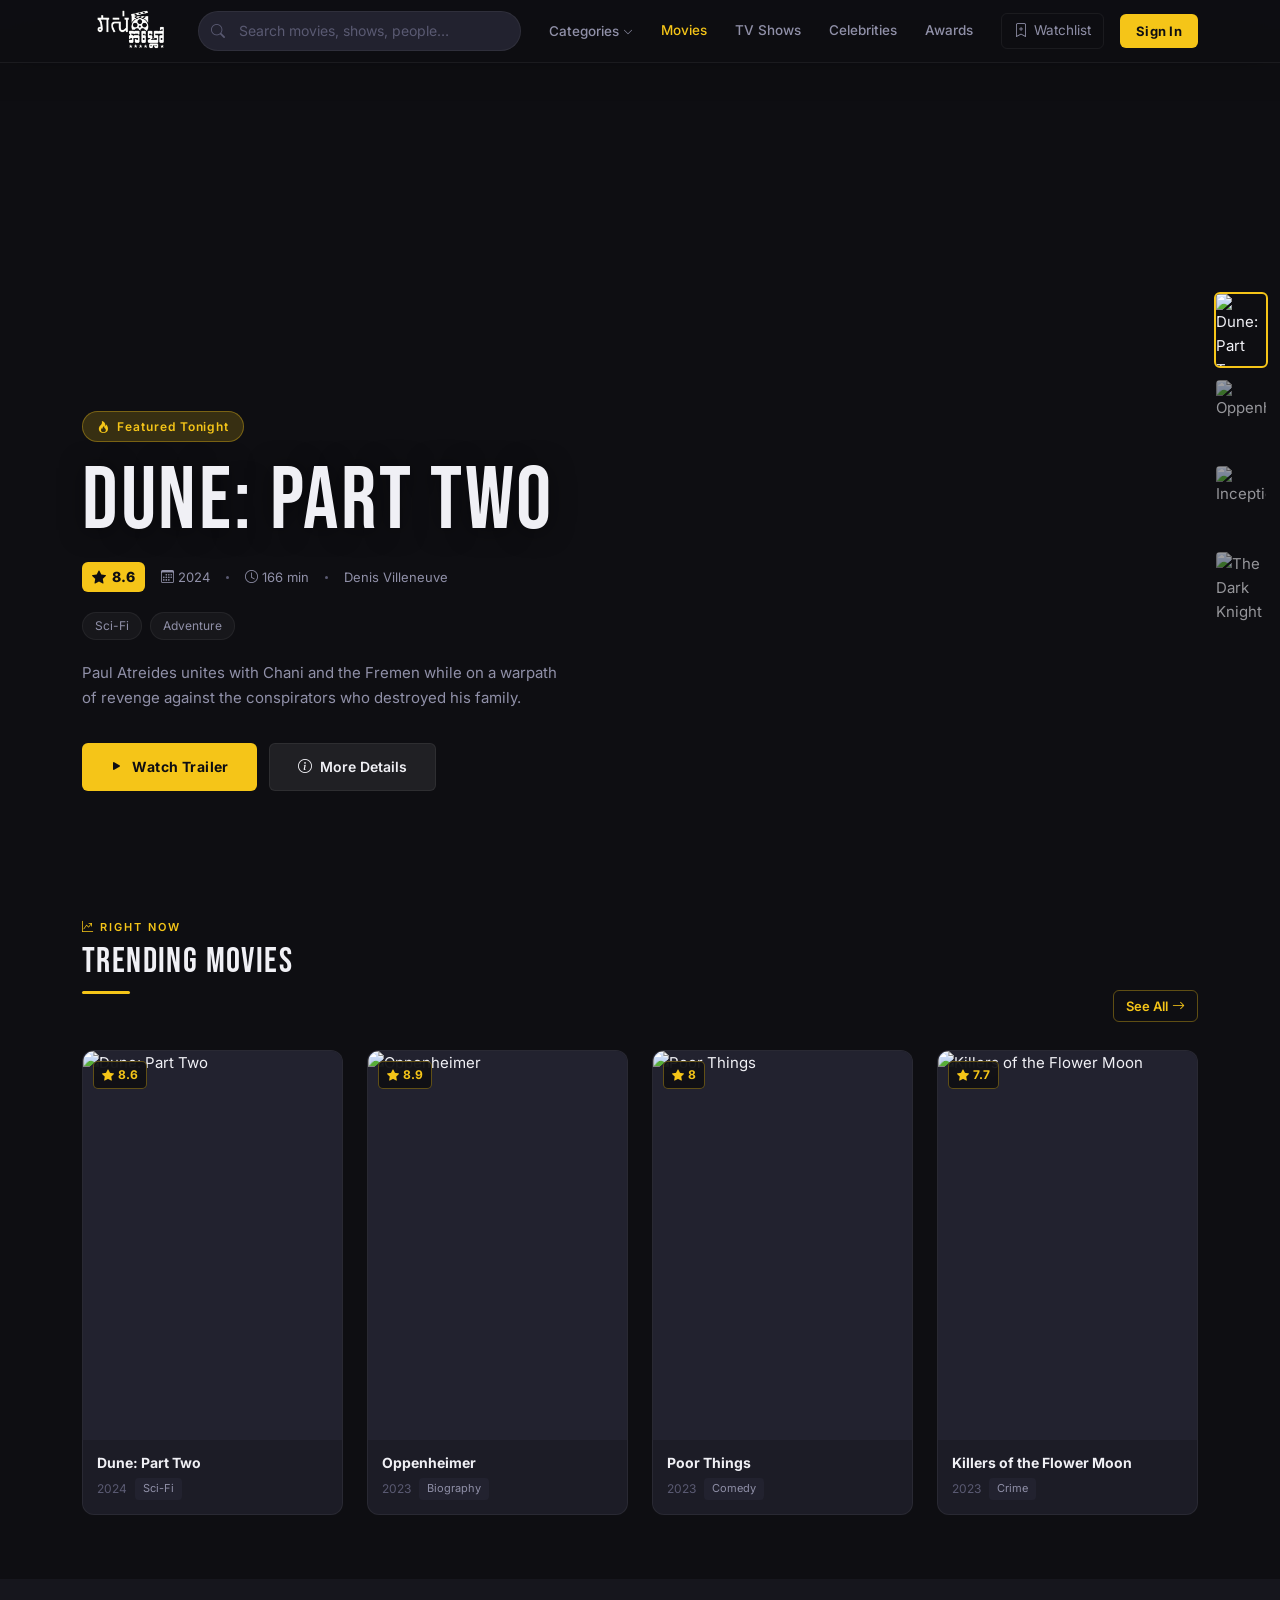
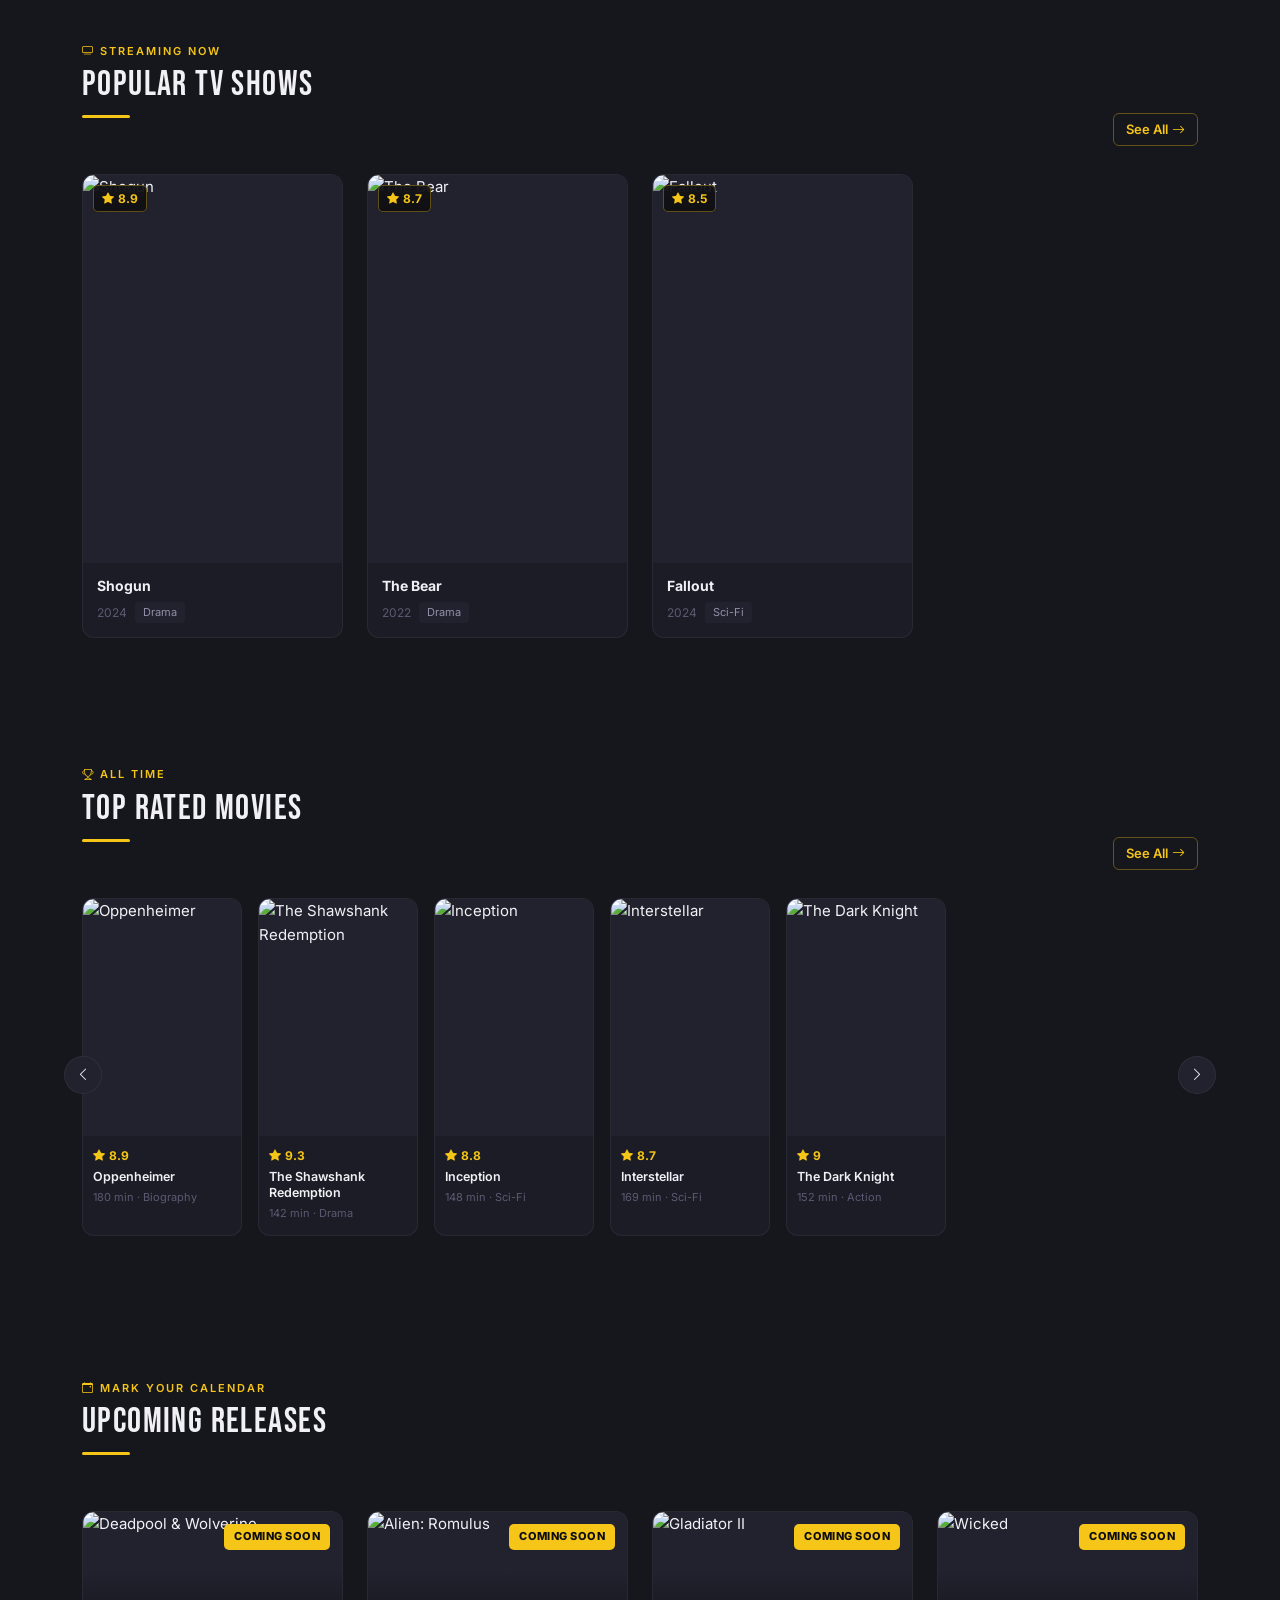
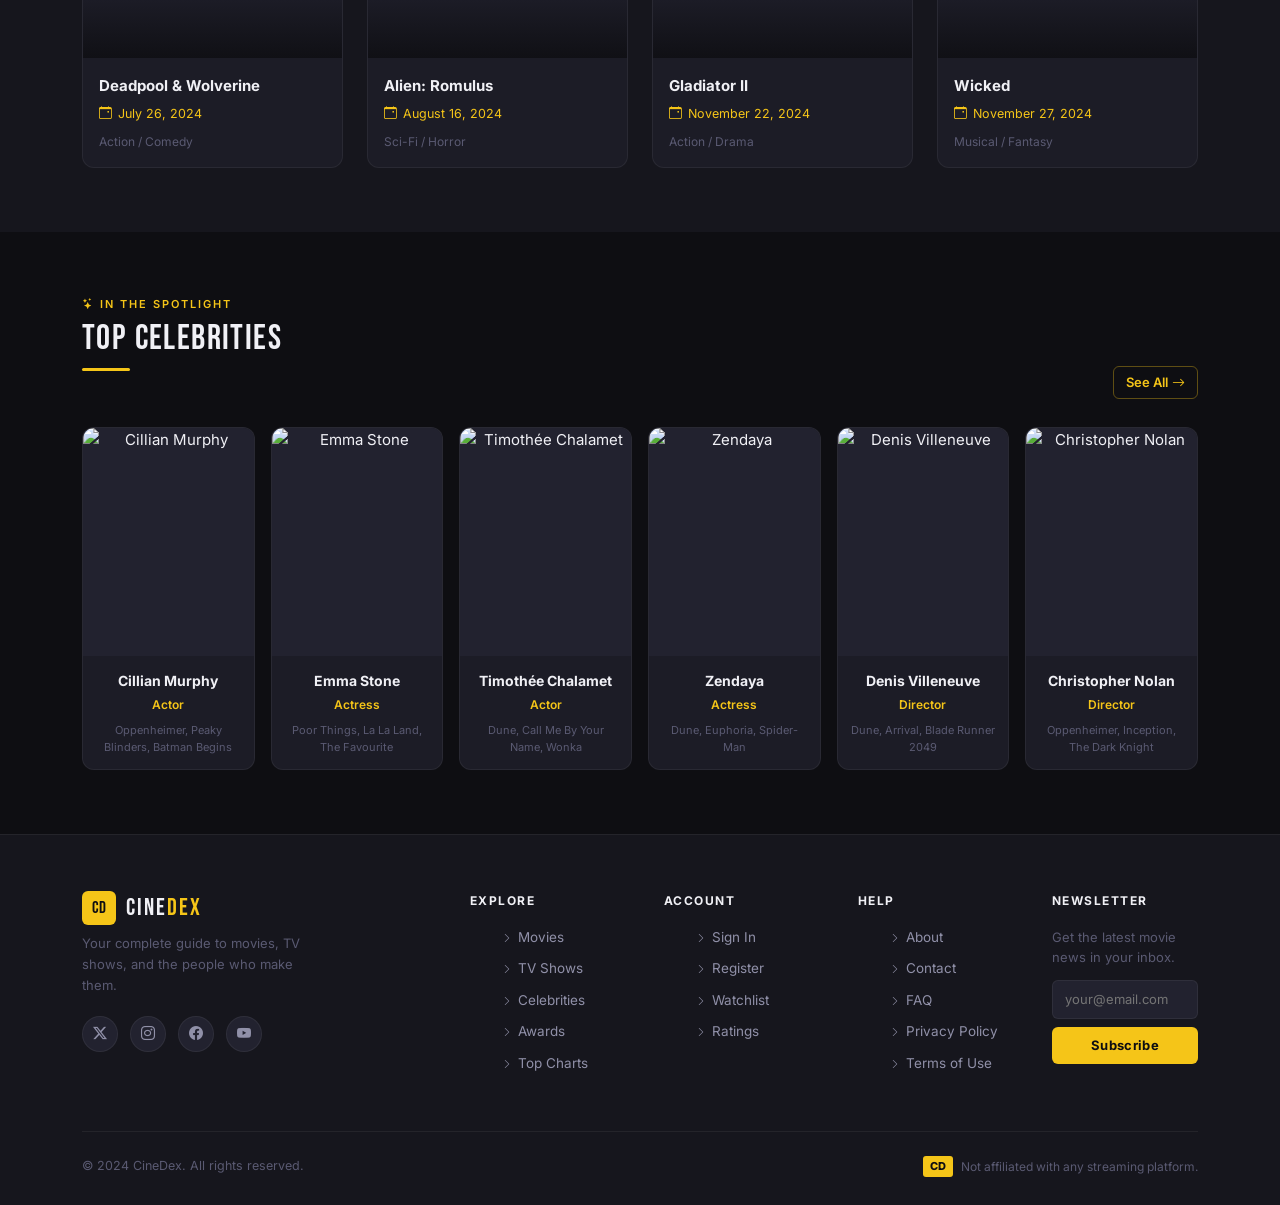
==== index.html @ daff3425 "Add files via upload" ====
<!DOCTYPE html>
<html lang="en">
<head>
  <meta charset="UTF-8" />
  <meta name="viewport" content="width=device-width, initial-scale=1.0" />
  <title>CineDex — Your Movie Universe</title>
  <meta name="description" content="CineDex: Discover movies, TV shows, ratings, and celebrities." />

  <!-- Bootstrap 5 -->
  <link rel="stylesheet" href="https://cdn.jsdelivr.net/npm/bootstrap@5.3.2/dist/css/bootstrap.min.css" />
  <!-- Bootstrap Icons -->
  <link rel="stylesheet" href="https://cdn.jsdelivr.net/npm/bootstrap-icons@1.11.3/font/bootstrap-icons.min.css" />
  <!-- Google Fonts -->
  <link rel="preconnect" href="https://fonts.googleapis.com" />
  <link rel="preconnect" href="https://fonts.gstatic.com" crossorigin />
  <link href="https://fonts.googleapis.com/css2?family=Bebas+Neue&family=Inter:wght@400;500;600;700;800&display=swap" rel="stylesheet" />
  <!-- Custom CSS -->
  <link rel="stylesheet" href="style.css" />
</head>
<body>

<!-- ══════════════════════════════════════════════
     PAGE LOADER
══════════════════════════════════════════════ -->
<div id="pageLoader" class="page-loader">
  <div class="loader-spinner"></div>
</div>

<!-- ══════════════════════════════════════════════
     NAVIGATION
══════════════════════════════════════════════ -->
<nav class="cinedex-nav" role="navigation" aria-label="Main navigation">
  <div class="container">
    <div class="nav-inner">

      <!-- Logo -->
      <a href="index.html" class="cinedex-logo" aria-label="CineDex Home">
        <img src="logo.jpeg" alt="" width="100">
      </a>

      <!-- Search -->
      <div class="nav-search" role="search">
        <i class="bi bi-search nav-search-icon" aria-hidden="true"></i>
        <input
          type="search"
          id="searchInput"
          placeholder="Search movies, shows, people…"
          autocomplete="off"
          aria-label="Search movies and shows"
        />
        <div id="searchDropdown" class="search-results-dropdown" role="listbox"></div>
      </div>

      <!-- Desktop Nav Links -->
      <div class="nav-links" role="menubar">

        <!-- Categories dropdown -->
        <div class="nav-dropdown" role="menuitem">
          <span class="nav-link-item">Categories <i class="bi bi-chevron-down" style="font-size:10px"></i></span>
          <div class="nav-dropdown-menu">
            <a href="#">Action</a>
            <a href="#">Drama</a>
            <a href="#">Sci-Fi</a>
            <a href="#">Comedy</a>
            <a href="#">Horror</a>
            <a href="#">Thriller</a>
            <a href="#">Animation</a>
          </div>
        </div>

        <span class="nav-link-item active">Movies</span>
        <span class="nav-link-item">TV Shows</span>
        <span class="nav-link-item">Celebrities</span>
        <span class="nav-link-item">Awards</span>
      </div>

      <!-- Watchlist -->
      <button class="nav-watchlist" data-watchlist aria-label="My Watchlist">
        <i class="bi bi-bookmark-plus"></i> Watchlist
      </button>

      <!-- Sign In -->
      <button class="btn-signin">Sign In</button>

      <!-- Hamburger (mobile) -->
      <button class="nav-hamburger" id="navHamburger" aria-label="Open menu" aria-expanded="false">
        <i class="bi bi-list"></i>
      </button>

    </div>
  </div>
</nav>

<!-- Mobile Drawer -->
<div class="mobile-nav-drawer" id="mobileDrawer" role="dialog" aria-label="Mobile navigation">
  <a href="#">Movies</a>
  <a href="#">TV Shows</a>
  <a href="#">Celebrities</a>
  <a href="#">Awards</a>
  <a href="#">Watchlist</a>
  <a href="#">Sign In</a>
</div>

<!-- ══════════════════════════════════════════════
     HERO SECTION
══════════════════════════════════════════════ -->
<section class="hero-section" aria-label="Featured movie">

  <!-- Background image (set by JS) -->
  <div class="hero-bg" id="heroBg"></div>

  <!-- Thumbnail sidebar -->
  <div class="hero-thumbs" id="heroThumbs" aria-label="Featured movie selector"></div>

  <div class="container position-relative" style="z-index:2">
    <div class="hero-content">
      <div class="hero-badge">
        <i class="bi bi-fire"></i> Featured Tonight
      </div>
      <h1 class="hero-title" id="heroTitle">Loading…</h1>
      <div class="hero-meta" id="heroMeta"></div>
      <div class="hero-genres" id="heroGenres"></div>
      <p class="hero-description" id="heroDesc"></p>
      <div class="hero-actions">
        <button class="btn-primary-cta" id="heroWatchBtn">
          <i class="bi bi-play-fill"></i> Watch Trailer
        </button>
        <button class="btn-secondary-cta" id="heroDetailBtn">
          <i class="bi bi-info-circle"></i> More Details
        </button>
      </div>
    </div>
  </div>
</section>

<!-- ══════════════════════════════════════════════
     TRENDING MOVIES
══════════════════════════════════════════════ -->
<section class="section-gap" aria-labelledby="trendingHeading">
  <div class="container">
    <div class="section-header">
      <div>
        <p class="section-label"><i class="bi bi-graph-up-arrow"></i> Right Now</p>
        <h2 class="section-title" id="trendingHeading">Trending Movies</h2>
        <div class="divider-line"></div>
      </div>
      <a href="#" class="see-all-link">See All <i class="bi bi-arrow-right"></i></a>
    </div>
    <div class="row g-3 g-md-4" id="trendingGrid">
      <!-- Skeleton placeholders while JS loads -->
      <div class="col-6 col-sm-4 col-lg-3"><div class="skeleton" style="aspect-ratio:2/3;border-radius:12px"></div></div>
      <div class="col-6 col-sm-4 col-lg-3"><div class="skeleton" style="aspect-ratio:2/3;border-radius:12px"></div></div>
      <div class="col-6 col-sm-4 col-lg-3 d-none d-sm-block"><div class="skeleton" style="aspect-ratio:2/3;border-radius:12px"></div></div>
      <div class="col-6 col-sm-4 col-lg-3 d-none d-lg-block"><div class="skeleton" style="aspect-ratio:2/3;border-radius:12px"></div></div>
    </div>
  </div>
</section>

<!-- ══════════════════════════════════════════════
     POPULAR TV SHOWS
══════════════════════════════════════════════ -->
<section class="section-gap" style="background:var(--bg-secondary)" aria-labelledby="tvHeading">
  <div class="container">
    <div class="section-header">
      <div>
        <p class="section-label"><i class="bi bi-tv"></i> Streaming Now</p>
        <h2 class="section-title" id="tvHeading">Popular TV Shows</h2>
        <div class="divider-line"></div>
      </div>
      <a href="#" class="see-all-link">See All <i class="bi bi-arrow-right"></i></a>
    </div>
    <div class="row g-3 g-md-4" id="tvGrid">
      <div class="col-6 col-sm-4 col-lg-3"><div class="skeleton" style="aspect-ratio:2/3;border-radius:12px"></div></div>
      <div class="col-6 col-sm-4 col-lg-3"><div class="skeleton" style="aspect-ratio:2/3;border-radius:12px"></div></div>
      <div class="col-6 col-sm-4 col-lg-3 d-none d-sm-block"><div class="skeleton" style="aspect-ratio:2/3;border-radius:12px"></div></div>
      <div class="col-6 col-sm-4 col-lg-3 d-none d-lg-block"><div class="skeleton" style="aspect-ratio:2/3;border-radius:12px"></div></div>
    </div>
  </div>
</section>

<!-- ══════════════════════════════════════════════
     TOP RATED — HORIZONTAL SCROLL
══════════════════════════════════════════════ -->
<section class="section-gap top-rated-section" aria-labelledby="topRatedHeading">
  <div class="container">
    <div class="section-header">
      <div>
        <p class="section-label"><i class="bi bi-trophy"></i> All Time</p>
        <h2 class="section-title" id="topRatedHeading">Top Rated Movies</h2>
        <div class="divider-line"></div>
      </div>
      <a href="#" class="see-all-link">See All <i class="bi bi-arrow-right"></i></a>
    </div>

    <div class="scroll-strip-wrapper">
      <button class="scroll-strip-arrow left" aria-label="Scroll left"><i class="bi bi-chevron-left"></i></button>
      <div class="scroll-strip" id="topRatedStrip" role="list"></div>
      <button class="scroll-strip-arrow right" aria-label="Scroll right"><i class="bi bi-chevron-right"></i></button>
    </div>
  </div>
</section>

<!-- ══════════════════════════════════════════════
     UPCOMING RELEASES
══════════════════════════════════════════════ -->
<section class="section-gap" style="background:var(--bg-secondary)" aria-labelledby="upcomingHeading">
  <div class="container">
    <div class="section-header">
      <div>
        <p class="section-label"><i class="bi bi-calendar-event"></i> Mark Your Calendar</p>
        <h2 class="section-title" id="upcomingHeading">Upcoming Releases</h2>
        <div class="divider-line"></div>
      </div>
    </div>
    <div class="row g-3 g-md-4" id="upcomingGrid"></div>
  </div>
</section>

<!-- ══════════════════════════════════════════════
     CELEBRITY SPOTLIGHT
══════════════════════════════════════════════ -->
<section class="section-gap" aria-labelledby="celebHeading">
  <div class="container">
    <div class="section-header">
      <div>
        <p class="section-label"><i class="bi bi-stars"></i> In the Spotlight</p>
        <h2 class="section-title" id="celebHeading">Top Celebrities</h2>
        <div class="divider-line"></div>
      </div>
      <a href="#" class="see-all-link">See All <i class="bi bi-arrow-right"></i></a>
    </div>
    <div class="row g-3" id="celebGrid"></div>
  </div>
</section>

<!-- ══════════════════════════════════════════════
     FOOTER
══════════════════════════════════════════════ -->
<footer class="site-footer" role="contentinfo">
  <div class="container">
    <div class="row g-5">

      <!-- Brand column -->
      <div class="col-12 col-md-4">
        <div class="footer-logo-block">
          <a href="index.html" class="cinedex-logo">
            <div class="logo-mark">CD</div>
            <span class="logo-text">CINE<span>DEX</span></span>
          </a>
          <p class="footer-tagline">Your complete guide to movies, TV shows, and the people who make them.</p>
        </div>
        <div class="footer-social">
          <a href="#" class="footer-social-icon" aria-label="Twitter"><i class="bi bi-twitter-x"></i></a>
          <a href="#" class="footer-social-icon" aria-label="Instagram"><i class="bi bi-instagram"></i></a>
          <a href="#" class="footer-social-icon" aria-label="Facebook"><i class="bi bi-facebook"></i></a>
          <a href="#" class="footer-social-icon" aria-label="YouTube"><i class="bi bi-youtube"></i></a>
        </div>
      </div>

      <!-- Explore -->
      <div class="col-6 col-md-2">
        <div class="footer-col-title">Explore</div>
        <ul class="footer-links">
          <li><a href="#"><i class="bi bi-chevron-right" style="font-size:10px"></i> Movies</a></li>
          <li><a href="#"><i class="bi bi-chevron-right" style="font-size:10px"></i> TV Shows</a></li>
          <li><a href="#"><i class="bi bi-chevron-right" style="font-size:10px"></i> Celebrities</a></li>
          <li><a href="#"><i class="bi bi-chevron-right" style="font-size:10px"></i> Awards</a></li>
          <li><a href="#"><i class="bi bi-chevron-right" style="font-size:10px"></i> Top Charts</a></li>
        </ul>
      </div>

      <!-- Account -->
      <div class="col-6 col-md-2">
        <div class="footer-col-title">Account</div>
        <ul class="footer-links">
          <li><a href="#"><i class="bi bi-chevron-right" style="font-size:10px"></i> Sign In</a></li>
          <li><a href="#"><i class="bi bi-chevron-right" style="font-size:10px"></i> Register</a></li>
          <li><a href="#"><i class="bi bi-chevron-right" style="font-size:10px"></i> Watchlist</a></li>
          <li><a href="#"><i class="bi bi-chevron-right" style="font-size:10px"></i> Ratings</a></li>
        </ul>
      </div>

      <!-- Help -->
      <div class="col-6 col-md-2">
        <div class="footer-col-title">Help</div>
        <ul class="footer-links">
          <li><a href="#"><i class="bi bi-chevron-right" style="font-size:10px"></i> About</a></li>
          <li><a href="#"><i class="bi bi-chevron-right" style="font-size:10px"></i> Contact</a></li>
          <li><a href="#"><i class="bi bi-chevron-right" style="font-size:10px"></i> FAQ</a></li>
          <li><a href="#"><i class="bi bi-chevron-right" style="font-size:10px"></i> Privacy Policy</a></li>
          <li><a href="#"><i class="bi bi-chevron-right" style="font-size:10px"></i> Terms of Use</a></li>
        </ul>
      </div>

      <!-- Newsletter -->
      <div class="col-6 col-md-2">
        <div class="footer-col-title">Newsletter</div>
        <p style="font-size:13px;color:var(--text-muted);margin-bottom:12px">Get the latest movie news in your inbox.</p>
        <div style="display:flex;flex-direction:column;gap:8px">
          <input type="email" placeholder="your@email.com" style="background:var(--bg-elevated);border:1px solid var(--border-subtle);border-radius:6px;padding:8px 12px;color:var(--text-primary);font-size:13px;outline:none;width:100%" aria-label="Email for newsletter" />
          <button class="btn-primary-cta" style="padding:8px 14px;font-size:13px;justify-content:center">Subscribe</button>
        </div>
      </div>

    </div>

    <!-- Bottom bar -->
    <div class="footer-bottom">
      <span class="footer-bottom-text">© 2024 CineDex. All rights reserved.</span>
      <div class="footer-rating-badge">
        <span class="footer-rating-mark">CD</span>
        <span>Not affiliated with any streaming platform.</span>
      </div>
    </div>
  </div>
</footer>

<!-- ══════════════════════════════════════════════
     SCROLL TO TOP
══════════════════════════════════════════════ -->
<button id="scrollTopBtn" aria-label="Scroll to top">
  <i class="bi bi-chevron-up"></i>
</button>

<!-- ══════════════════════════════════════════════
     TOAST NOTIFICATION
══════════════════════════════════════════════ -->
<div id="toastNotification" class="toast-custom" role="status" aria-live="polite"></div>

<!-- Bootstrap 5 JS -->
<script src="https://cdn.jsdelivr.net/npm/bootstrap@5.3.2/dist/js/bootstrap.bundle.min.js"></script>
<!-- CineDex Script -->
<script src="script.js"></script>
</body>
</html>
---- style.css ----
/* ============================================================
   CineDex — Movie Database Website
   style.css — Master Stylesheet
   ============================================================ */

/* ── 1. CSS Custom Properties (Design Tokens) ─────────────── */
:root {
  --bg-primary:     #0e0e12;
  --bg-secondary:   #16161d;
  --bg-card:        #1c1c26;
  --bg-elevated:    #22222f;
  --accent:         #f5c518;
  --accent-dim:     #c9a010;
  --accent-glow:    rgba(245, 197, 24, 0.18);
  --text-primary:   #f0f0f5;
  --text-secondary: #9090a8;
  --text-muted:     #5a5a72;
  --border-subtle:  rgba(255,255,255,0.06);
  --border-accent:  rgba(245, 197, 24, 0.35);
  --radius-sm:      6px;
  --radius-md:      12px;
  --radius-lg:      18px;
  --transition:     0.25s cubic-bezier(0.4, 0, 0.2, 1);
  --shadow-card:    0 4px 24px rgba(0,0,0,0.45);
  --shadow-hover:   0 12px 40px rgba(0,0,0,0.65);
  --font-display:   'Bebas Neue', 'Impact', sans-serif;
  --font-body:      'Inter', 'Segoe UI', sans-serif;
}

/* ── 2. Base Reset & Typography ───────────────────────────── */
*, *::before, *::after { box-sizing: border-box; margin: 0; padding: 0; }

html { scroll-behavior: smooth; }

body {
  background-color: var(--bg-primary);
  color: var(--text-primary);
  font-family: var(--font-body);
  font-size: 15px;
  line-height: 1.6;
  -webkit-font-smoothing: antialiased;
}

a { color: inherit; text-decoration: none; transition: color var(--transition); }
a:hover { color: var(--accent); }

img { max-width: 100%; display: block; }

/* ── 3. Scrollbar ─────────────────────────────────────────── */
::-webkit-scrollbar { width: 6px; height: 6px; }
::-webkit-scrollbar-track { background: var(--bg-primary); }
::-webkit-scrollbar-thumb { background: var(--bg-elevated); border-radius: 99px; }
::-webkit-scrollbar-thumb:hover { background: var(--accent-dim); }

/* ── 4. Utility Classes ───────────────────────────────────── */
.text-accent    { color: var(--accent); }
.text-muted-alt { color: var(--text-secondary); }
.bg-card-custom { background: var(--bg-card); }
.section-gap    { padding: 64px 0; }
.section-gap-sm { padding: 40px 0; }

.section-label {
  font-size: 11px;
  letter-spacing: 0.18em;
  text-transform: uppercase;
  color: var(--accent);
  font-weight: 600;
  margin-bottom: 6px;
}

.section-title {
  font-family: var(--font-display);
  font-size: clamp(1.6rem, 3vw, 2.2rem);
  letter-spacing: 0.04em;
  color: var(--text-primary);
  line-height: 1.1;
}

.divider-line {
  width: 48px; height: 3px;
  background: var(--accent);
  border-radius: 2px;
  margin: 10px 0 28px;
}

/* ── 5. Navigation ────────────────────────────────────────── */
.cinedex-nav {
  background: rgba(14, 14, 18, 0.96);
  backdrop-filter: blur(18px);
  -webkit-backdrop-filter: blur(18px);
  border-bottom: 1px solid var(--border-subtle);
  position: sticky;
  top: 0;
  z-index: 1000;
  padding: 0;
}

.nav-inner {
  display: flex;
  align-items: center;
  gap: 16px;
  height: 62px;
}

/* Logo */
.cinedex-logo {
  display: flex;
  align-items: center;
  gap: 10px;
  flex-shrink: 0;
  text-decoration: none;
}

.logo-mark {
  width: 34px; height: 34px;
  background: var(--accent);
  border-radius: var(--radius-sm);
  display: flex; align-items: center; justify-content: center;
  font-family: var(--font-display);
  font-size: 17px;
  color: #0e0e12;
  letter-spacing: 0.02em;
  flex-shrink: 0;
}

.logo-text {
  font-family: var(--font-display);
  font-size: 1.5rem;
  letter-spacing: 0.08em;
  color: var(--text-primary);
  line-height: 1;
}

.logo-text span { color: var(--accent); }

/* Search bar */
.nav-search {
  flex: 1;
  max-width: 380px;
  position: relative;
}

.nav-search input {
  width: 100%;
  background: var(--bg-elevated);
  border: 1px solid var(--border-subtle);
  border-radius: 40px;
  color: var(--text-primary);
  padding: 8px 16px 8px 40px;
  font-size: 14px;
  font-family: var(--font-body);
  transition: border-color var(--transition), box-shadow var(--transition);
  outline: none;
}

.nav-search input::placeholder { color: var(--text-muted); }
.nav-search input:focus {
  border-color: var(--border-accent);
  box-shadow: 0 0 0 3px var(--accent-glow);
}

.nav-search-icon {
  position: absolute;
  left: 13px; top: 50%;
  transform: translateY(-50%);
  color: var(--text-muted);
  font-size: 14px;
  pointer-events: none;
}

/* Search results dropdown */
.search-results-dropdown {
  position: absolute;
  top: calc(100% + 6px);
  left: 0; right: 0;
  background: var(--bg-elevated);
  border: 1px solid var(--border-subtle);
  border-radius: var(--radius-md);
  overflow: hidden;
  box-shadow: var(--shadow-hover);
  z-index: 2000;
  display: none;
  max-height: 420px;
  overflow-y: auto;
}

.search-results-dropdown.show { display: block; }

.search-result-item {
  display: flex;
  align-items: center;
  gap: 12px;
  padding: 10px 14px;
  cursor: pointer;
  transition: background var(--transition);
  border-bottom: 1px solid var(--border-subtle);
}

.search-result-item:last-child { border-bottom: none; }
.search-result-item:hover { background: var(--bg-card); }

.search-result-item img {
  width: 38px; height: 54px;
  object-fit: cover;
  border-radius: 4px;
  flex-shrink: 0;
}

.search-result-info strong { display: block; font-size: 13px; }
.search-result-info span   { font-size: 12px; color: var(--text-secondary); }

/* Nav links */
.nav-links {
  display: flex;
  align-items: center;
  gap: 4px;
  flex-shrink: 0;
}

.nav-link-item {
  padding: 6px 12px;
  border-radius: var(--radius-sm);
  font-size: 13.5px;
  font-weight: 500;
  color: var(--text-secondary);
  transition: color var(--transition), background var(--transition);
  white-space: nowrap;
  cursor: pointer;
}

.nav-link-item:hover { color: var(--text-primary); background: var(--bg-elevated); }
.nav-link-item.active { color: var(--accent); }

/* Nav dropdown */
.nav-dropdown { position: relative; }

.nav-dropdown-menu {
  position: absolute;
  top: calc(100% + 8px);
  left: 0;
  background: var(--bg-elevated);
  border: 1px solid var(--border-subtle);
  border-radius: var(--radius-md);
  min-width: 160px;
  box-shadow: var(--shadow-hover);
  opacity: 0;
  transform: translateY(-8px);
  pointer-events: none;
  transition: opacity var(--transition), transform var(--transition);
  z-index: 500;
}

.nav-dropdown:hover .nav-dropdown-menu {
  opacity: 1; transform: translateY(0); pointer-events: all;
}

.nav-dropdown-menu a {
  display: block;
  padding: 10px 16px;
  font-size: 13px;
  color: var(--text-secondary);
  transition: color var(--transition), background var(--transition);
}

.nav-dropdown-menu a:hover { color: var(--text-primary); background: var(--bg-card); }

/* Watchlist + Sign In */
.nav-watchlist {
  padding: 6px 12px;
  border: 1px solid var(--border-subtle);
  border-radius: var(--radius-sm);
  font-size: 13.5px;
  color: var(--text-secondary);
  cursor: pointer;
  transition: all var(--transition);
  display: flex; align-items: center; gap: 6px;
  white-space: nowrap;
  background: transparent;
}

.nav-watchlist:hover { border-color: var(--border-accent); color: var(--accent); }

.btn-signin {
  padding: 7px 16px;
  background: var(--accent);
  color: #0e0e12;
  border-radius: var(--radius-sm);
  font-size: 13px;
  font-weight: 700;
  cursor: pointer;
  border: none;
  transition: background var(--transition), transform var(--transition);
  white-space: nowrap;
  letter-spacing: 0.02em;
}

.btn-signin:hover { background: var(--accent-dim); transform: translateY(-1px); }

/* Mobile hamburger */
.nav-hamburger {
  display: none;
  background: none; border: none;
  color: var(--text-primary);
  font-size: 20px; cursor: pointer;
  padding: 4px;
  margin-left: auto;
}

/* ── 6. Hero Section ──────────────────────────────────────── */
.hero-section {
  position: relative;
  min-height: 88vh;
  display: flex;
  align-items: flex-end;
  overflow: hidden;
}

.hero-bg {
  position: absolute;
  inset: 0;
  background-size: cover;
  background-position: center 20%;
  transition: background-image 0.8s ease;
}

.hero-bg::after {
  content: '';
  position: absolute;
  inset: 0;
  background: linear-gradient(
    105deg,
    rgba(14,14,18,0.97) 0%,
    rgba(14,14,18,0.82) 40%,
    rgba(14,14,18,0.25) 70%,
    transparent 100%
  ),
  linear-gradient(to top, rgba(14,14,18,1) 0%, transparent 40%);
}

.hero-content {
  position: relative;
  z-index: 2;
  padding: 80px 0 64px;
  max-width: 600px;
}

.hero-badge {
  display: inline-flex; align-items: center; gap: 7px;
  background: var(--accent-glow);
  border: 1px solid var(--border-accent);
  border-radius: 40px;
  padding: 5px 14px;
  font-size: 12px;
  color: var(--accent);
  font-weight: 600;
  letter-spacing: 0.08em;
  margin-bottom: 18px;
}

.hero-title {
  font-family: var(--font-display);
  font-size: clamp(3rem, 7vw, 5.5rem);
  line-height: 0.95;
  letter-spacing: 0.03em;
  color: var(--text-primary);
  margin-bottom: 18px;
  text-shadow: 0 2px 24px rgba(0,0,0,0.5);
}

.hero-meta {
  display: flex;
  align-items: center;
  gap: 16px;
  flex-wrap: wrap;
  margin-bottom: 20px;
}

.hero-rating {
  display: flex; align-items: center; gap: 6px;
  background: var(--accent);
  color: #0e0e12;
  padding: 4px 10px;
  border-radius: var(--radius-sm);
  font-weight: 800;
  font-size: 14px;
}

.hero-meta-tag {
  font-size: 13px;
  color: var(--text-secondary);
  display: flex; align-items: center; gap: 4px;
}

.hero-meta-dot {
  width: 3px; height: 3px;
  background: var(--text-muted);
  border-radius: 50%;
}

.hero-genres {
  display: flex; gap: 8px; flex-wrap: wrap;
  margin-bottom: 20px;
}

.genre-pill {
  padding: 3px 12px;
  border: 1px solid var(--border-subtle);
  border-radius: 40px;
  font-size: 12px;
  color: var(--text-secondary);
  background: rgba(255,255,255,0.04);
}

.hero-description {
  font-size: 15px;
  color: var(--text-secondary);
  line-height: 1.7;
  max-width: 480px;
  margin-bottom: 32px;
}

.hero-actions { display: flex; gap: 12px; flex-wrap: wrap; }

.btn-primary-cta {
  display: inline-flex; align-items: center; gap: 8px;
  padding: 12px 28px;
  background: var(--accent);
  color: #0e0e12;
  border-radius: var(--radius-sm);
  font-weight: 700; font-size: 14px;
  border: none; cursor: pointer;
  transition: background var(--transition), transform var(--transition), box-shadow var(--transition);
  letter-spacing: 0.03em;
}

.btn-primary-cta:hover {
  background: var(--accent-dim);
  transform: translateY(-2px);
  box-shadow: 0 8px 24px rgba(245,197,24,0.3);
  color: #0e0e12;
}

.btn-secondary-cta {
  display: inline-flex; align-items: center; gap: 8px;
  padding: 12px 28px;
  background: rgba(255,255,255,0.08);
  color: var(--text-primary);
  border-radius: var(--radius-sm);
  font-weight: 600; font-size: 14px;
  border: 1px solid var(--border-subtle);
  cursor: pointer;
  transition: background var(--transition), border-color var(--transition), transform var(--transition);
}

.btn-secondary-cta:hover {
  background: rgba(255,255,255,0.13);
  border-color: rgba(255,255,255,0.2);
  transform: translateY(-2px);
  color: var(--text-primary);
}

/* Hero thumbnails */
.hero-thumbs {
  position: absolute;
  right: 0; top: 50%;
  transform: translateY(-50%);
  display: flex; flex-direction: column; gap: 10px;
  padding-right: 12px;
  z-index: 3;
}

.hero-thumb {
  width: 54px; height: 76px;
  border-radius: 6px;
  overflow: hidden;
  cursor: pointer;
  border: 2px solid transparent;
  transition: border-color var(--transition), transform var(--transition);
  flex-shrink: 0;
}

.hero-thumb.active { border-color: var(--accent); }
.hero-thumb:hover   { transform: scale(1.06); }

.hero-thumb img {
  width: 100%; height: 100%;
  object-fit: cover;
  opacity: 0.6;
  transition: opacity var(--transition);
}

.hero-thumb.active img,
.hero-thumb:hover  img { opacity: 1; }

/* ── 7. Movie Cards ───────────────────────────────────────── */
.movie-card {
  background: var(--bg-card);
  border-radius: var(--radius-md);
  overflow: hidden;
  transition: transform var(--transition), box-shadow var(--transition);
  cursor: pointer;
  border: 1px solid var(--border-subtle);
  height: 100%;
  display: flex; flex-direction: column;
}

.movie-card:hover {
  transform: translateY(-6px);
  box-shadow: var(--shadow-hover);
  border-color: rgba(245,197,24,0.2);
}

.movie-card-poster {
  position: relative;
  aspect-ratio: 2/3;
  overflow: hidden;
  background: var(--bg-elevated);
}

.movie-card-poster img {
  width: 100%; height: 100%;
  object-fit: cover;
  transition: transform 0.4s ease;
}

.movie-card:hover .movie-card-poster img { transform: scale(1.05); }

.movie-card-rating {
  position: absolute;
  top: 10px; left: 10px;
  background: rgba(14,14,18,0.88);
  border: 1px solid var(--border-accent);
  border-radius: 5px;
  padding: 3px 8px;
  display: flex; align-items: center; gap: 4px;
  font-size: 12px; font-weight: 700;
  color: var(--accent);
  backdrop-filter: blur(8px);
}

.movie-card-overlay {
  position: absolute;
  inset: 0;
  background: linear-gradient(to top, rgba(14,14,18,0.95) 0%, transparent 55%);
  opacity: 0;
  transition: opacity var(--transition);
  display: flex; align-items: flex-end; justify-content: center;
  padding: 16px;
}

.movie-card:hover .movie-card-overlay { opacity: 1; }

.movie-card-overlay-btn {
  width: 100%;
  padding: 9px;
  background: var(--accent);
  color: #0e0e12;
  border: none;
  border-radius: var(--radius-sm);
  font-weight: 700; font-size: 13px;
  cursor: pointer;
  transition: background var(--transition);
  display: flex; align-items: center; justify-content: center; gap: 6px;
}

.movie-card-overlay-btn:hover { background: var(--accent-dim); }

.movie-card-body {
  padding: 14px;
  flex: 1;
  display: flex; flex-direction: column; gap: 6px;
}

.movie-card-title {
  font-size: 14px; font-weight: 700;
  color: var(--text-primary);
  line-height: 1.3;
  display: -webkit-box;
  -webkit-line-clamp: 2;
  -webkit-box-orient: vertical;
  overflow: hidden;
}

.movie-card-sub {
  display: flex; align-items: center; gap: 8px; flex-wrap: wrap;
  font-size: 12px; color: var(--text-secondary);
  margin-top: auto;
}

.movie-card-year { color: var(--text-muted); }
.movie-card-genre {
  background: var(--bg-elevated);
  padding: 2px 8px;
  border-radius: 4px;
  font-size: 11px;
  color: var(--text-secondary);
}

/* ── 8. Section Header row ────────────────────────────────── */
.section-header {
  display: flex;
  align-items: flex-end;
  justify-content: space-between;
  margin-bottom: 28px;
}

.see-all-link {
  font-size: 13px;
  color: var(--accent);
  font-weight: 600;
  display: flex; align-items: center; gap: 4px;
  padding: 5px 12px;
  border: 1px solid var(--border-accent);
  border-radius: var(--radius-sm);
  transition: background var(--transition), transform var(--transition);
  white-space: nowrap;
}

.see-all-link:hover { background: var(--accent-glow); transform: translateX(2px); color: var(--accent); }

/* ── 9. Horizontal Scroll Strip (Top Rated) ───────────────── */
.scroll-strip-wrapper {
  position: relative;
}

.scroll-strip {
  display: flex;
  gap: 16px;
  overflow-x: auto;
  padding-bottom: 16px;
  scroll-snap-type: x mandatory;
  -ms-overflow-style: none;
  scrollbar-width: none;
}

.scroll-strip::-webkit-scrollbar { display: none; }

.scroll-strip-arrow {
  position: absolute;
  top: 50%; transform: translateY(-50%);
  width: 38px; height: 38px;
  background: var(--bg-elevated);
  border: 1px solid var(--border-subtle);
  border-radius: 50%;
  display: flex; align-items: center; justify-content: center;
  cursor: pointer;
  z-index: 10;
  transition: background var(--transition), border-color var(--transition);
  color: var(--text-primary);
  font-size: 14px;
}

.scroll-strip-arrow:hover { background: var(--accent); color: #0e0e12; border-color: var(--accent); }
.scroll-strip-arrow.left  { left: -18px; }
.scroll-strip-arrow.right { right: -18px; }

/* Horizontal card (Top Rated) */
.h-movie-card {
  flex-shrink: 0;
  width: 160px;
  scroll-snap-align: start;
  background: var(--bg-card);
  border-radius: var(--radius-md);
  overflow: hidden;
  border: 1px solid var(--border-subtle);
  cursor: pointer;
  transition: transform var(--transition), box-shadow var(--transition);
}

.h-movie-card:hover {
  transform: translateY(-4px);
  box-shadow: var(--shadow-hover);
  border-color: rgba(245,197,24,0.2);
}

.h-movie-poster {
  width: 100%;
  aspect-ratio: 2/3;
  object-fit: cover;
  background: var(--bg-elevated);
}

.h-movie-info {
  padding: 10px 10px 12px;
}

.h-movie-rating {
  display: flex; align-items: center; gap: 4px;
  color: var(--accent);
  font-size: 12px; font-weight: 700;
  margin-bottom: 4px;
}

.h-movie-title {
  font-size: 12.5px; font-weight: 600;
  color: var(--text-primary);
  line-height: 1.3;
  display: -webkit-box;
  -webkit-line-clamp: 2;
  -webkit-box-orient: vertical;
  overflow: hidden;
  margin-bottom: 4px;
}

.h-movie-meta { font-size: 11px; color: var(--text-muted); }

/* ── 10. Upcoming Releases ────────────────────────────────── */
.upcoming-card {
  background: var(--bg-card);
  border-radius: var(--radius-md);
  overflow: hidden;
  border: 1px solid var(--border-subtle);
  transition: transform var(--transition), box-shadow var(--transition);
  cursor: pointer;
  height: 100%;
}

.upcoming-card:hover {
  transform: translateY(-5px);
  box-shadow: var(--shadow-hover);
  border-color: rgba(245,197,24,0.2);
}

.upcoming-poster {
  position: relative;
  aspect-ratio: 16/9;
  overflow: hidden;
  background: var(--bg-elevated);
}

.upcoming-poster img {
  width: 100%; height: 100%;
  object-fit: cover;
  transition: transform 0.4s ease;
}

.upcoming-card:hover .upcoming-poster img { transform: scale(1.04); }

.upcoming-poster-overlay {
  position: absolute; inset: 0;
  background: linear-gradient(to top, rgba(14,14,18,0.9) 0%, transparent 60%);
}

.upcoming-badge {
  position: absolute;
  top: 12px; right: 12px;
  background: var(--accent);
  color: #0e0e12;
  padding: 4px 10px;
  border-radius: 5px;
  font-size: 11px; font-weight: 800;
  letter-spacing: 0.04em;
}

.upcoming-play-btn {
  position: absolute;
  bottom: 16px; left: 50%;
  transform: translateX(-50%);
  width: 44px; height: 44px;
  background: rgba(245,197,24,0.9);
  border-radius: 50%;
  display: flex; align-items: center; justify-content: center;
  color: #0e0e12;
  font-size: 16px;
  opacity: 0;
  transition: opacity var(--transition), transform var(--transition);
}

.upcoming-card:hover .upcoming-play-btn { opacity: 1; transform: translateX(-50%) scale(1.1); }

.upcoming-body { padding: 16px; }

.upcoming-title {
  font-size: 15px; font-weight: 700;
  color: var(--text-primary);
  margin-bottom: 6px;
}

.upcoming-date {
  font-size: 12.5px;
  color: var(--accent);
  display: flex; align-items: center; gap: 6px;
  margin-bottom: 8px;
}

.upcoming-genre { font-size: 12px; color: var(--text-muted); }

/* ── 11. Celebrity Cards ──────────────────────────────────── */
.celeb-card {
  background: var(--bg-card);
  border-radius: var(--radius-md);
  overflow: hidden;
  border: 1px solid var(--border-subtle);
  transition: transform var(--transition), box-shadow var(--transition);
  cursor: pointer;
  text-align: center;
  height: 100%;
}

.celeb-card:hover {
  transform: translateY(-5px);
  box-shadow: var(--shadow-hover);
  border-color: rgba(245,197,24,0.2);
}

.celeb-photo {
  aspect-ratio: 3/4;
  overflow: hidden;
  background: var(--bg-elevated);
}

.celeb-photo img {
  width: 100%; height: 100%;
  object-fit: cover;
  transition: transform 0.4s ease;
}

.celeb-card:hover .celeb-photo img { transform: scale(1.05); }

.celeb-body { padding: 14px 12px; }

.celeb-name {
  font-size: 14px; font-weight: 700;
  color: var(--text-primary);
  margin-bottom: 3px;
}

.celeb-role {
  font-size: 12px;
  color: var(--accent);
  margin-bottom: 8px;
  font-weight: 600;
}

.celeb-films {
  font-size: 11px;
  color: var(--text-muted);
  line-height: 1.5;
}

/* ── 12. Top Rated Banner Strip ───────────────────────────── */
.top-rated-section { background: var(--bg-secondary); }

/* ── 13. Footer ───────────────────────────────────────────── */
.site-footer {
  background: var(--bg-secondary);
  border-top: 1px solid var(--border-subtle);
  padding: 56px 0 28px;
}

.footer-logo-block { margin-bottom: 20px; }

.footer-tagline {
  font-size: 13px;
  color: var(--text-muted);
  max-width: 240px;
  line-height: 1.6;
  margin-top: 8px;
}

.footer-social { display: flex; gap: 12px; margin-top: 18px; }

.footer-social-icon {
  width: 36px; height: 36px;
  background: var(--bg-elevated);
  border: 1px solid var(--border-subtle);
  border-radius: 50%;
  display: flex; align-items: center; justify-content: center;
  color: var(--text-secondary);
  font-size: 14px;
  transition: background var(--transition), color var(--transition), border-color var(--transition);
}

.footer-social-icon:hover {
  background: var(--accent);
  color: #0e0e12;
  border-color: var(--accent);
}

.footer-col-title {
  font-size: 12px;
  font-weight: 700;
  letter-spacing: 0.12em;
  text-transform: uppercase;
  color: var(--text-primary);
  margin-bottom: 16px;
}

.footer-links { list-style: none; display: flex; flex-direction: column; gap: 10px; }

.footer-links li a {
  font-size: 13.5px;
  color: var(--text-secondary);
  transition: color var(--transition);
  display: flex; align-items: center; gap: 6px;
}

.footer-links li a:hover { color: var(--accent); }

.footer-bottom {
  border-top: 1px solid var(--border-subtle);
  padding-top: 24px;
  margin-top: 40px;
  display: flex;
  align-items: center;
  justify-content: space-between;
  flex-wrap: wrap;
  gap: 12px;
}

.footer-bottom-text {
  font-size: 12.5px;
  color: var(--text-muted);
}

.footer-rating-badge {
  display: flex; align-items: center; gap: 8px;
  font-size: 12px; color: var(--text-muted);
}

.footer-rating-mark {
  background: var(--accent);
  color: #0e0e12;
  padding: 2px 7px;
  border-radius: 3px;
  font-size: 11px; font-weight: 800;
}

/* ── 14. Movie Detail Page ────────────────────────────────── */
.detail-hero {
  position: relative;
  min-height: 60vh;
  display: flex;
  align-items: flex-end;
  overflow: hidden;
}

.detail-hero-bg {
  position: absolute; inset: 0;
  background-size: cover;
  background-position: center 25%;
  filter: blur(3px) brightness(0.35);
  transform: scale(1.06);
}

.detail-hero-content {
  position: relative; z-index: 2;
  padding: 60px 0 48px;
  display: flex; gap: 36px; align-items: flex-end;
}

.detail-poster {
  width: 200px; flex-shrink: 0;
  border-radius: var(--radius-md);
  overflow: hidden;
  box-shadow: 0 16px 48px rgba(0,0,0,0.7);
  border: 2px solid var(--border-subtle);
}

.detail-poster img { width: 100%; display: block; }

.detail-info { flex: 1; }

.detail-title {
  font-family: var(--font-display);
  font-size: clamp(2rem, 5vw, 3.5rem);
  letter-spacing: 0.04em;
  line-height: 1;
  color: var(--text-primary);
  margin-bottom: 14px;
}

.detail-rating-row {
  display: flex; align-items: center; gap: 16px;
  flex-wrap: wrap;
  margin-bottom: 16px;
}

.detail-imdb-rating {
  display: flex; align-items: center; gap: 8px;
  background: var(--accent);
  color: #0e0e12;
  padding: 6px 14px;
  border-radius: var(--radius-sm);
  font-weight: 800; font-size: 18px;
  line-height: 1;
}

.detail-imdb-rating small { font-size: 12px; opacity: 0.7; font-weight: 500; }

.detail-stat {
  font-size: 13px; color: var(--text-secondary);
  display: flex; align-items: center; gap: 5px;
}

.detail-body { padding: 48px 0; }

.detail-section-title {
  font-family: var(--font-display);
  font-size: 1.3rem;
  letter-spacing: 0.05em;
  color: var(--text-primary);
  margin-bottom: 14px;
  display: flex; align-items: center; gap: 10px;
}

.detail-section-title::after {
  content: '';
  flex: 1;
  height: 1px;
  background: var(--border-subtle);
}

.detail-storyline {
  font-size: 15px;
  color: var(--text-secondary);
  line-height: 1.8;
  margin-bottom: 32px;
}

.detail-meta-grid {
  display: grid;
  grid-template-columns: repeat(auto-fill, minmax(200px, 1fr));
  gap: 16px;
  margin-bottom: 36px;
}

.detail-meta-item { background: var(--bg-card); border-radius: var(--radius-sm); padding: 14px 16px; }
.detail-meta-label { font-size: 11px; letter-spacing: 0.1em; text-transform: uppercase; color: var(--text-muted); margin-bottom: 5px; }
.detail-meta-value { font-size: 14px; font-weight: 600; color: var(--text-primary); }

/* Cast row */
.cast-row { display: flex; gap: 14px; overflow-x: auto; padding-bottom: 12px; scrollbar-width: none; }
.cast-row::-webkit-scrollbar { display: none; }

.cast-item {
  flex-shrink: 0;
  width: 100px;
  text-align: center;
}

.cast-photo {
  width: 80px; height: 80px;
  border-radius: 50%;
  overflow: hidden;
  margin: 0 auto 8px;
  background: var(--bg-elevated);
  border: 2px solid var(--border-subtle);
}

.cast-photo img { width: 100%; height: 100%; object-fit: cover; }
.cast-actor { font-size: 12px; font-weight: 600; color: var(--text-primary); }
.cast-char  { font-size: 11px; color: var(--text-muted); }

/* Gallery */
.gallery-grid {
  display: grid;
  grid-template-columns: repeat(auto-fill, minmax(180px, 1fr));
  gap: 10px;
  margin-bottom: 36px;
}

.gallery-item {
  aspect-ratio: 16/9;
  border-radius: var(--radius-sm);
  overflow: hidden;
  cursor: pointer;
  background: var(--bg-elevated);
}

.gallery-item img {
  width: 100%; height: 100%;
  object-fit: cover;
  transition: transform 0.4s ease, opacity 0.3s ease;
}

.gallery-item:hover img { transform: scale(1.06); opacity: 0.85; }

/* Trailer embed */
.trailer-wrapper {
  aspect-ratio: 16/9;
  border-radius: var(--radius-md);
  overflow: hidden;
  background: var(--bg-card);
  margin-bottom: 36px;
}

.trailer-wrapper iframe { width: 100%; height: 100%; border: none; }

/* ── 15. Skeleton loaders ─────────────────────────────────── */
.skeleton {
  background: linear-gradient(90deg, var(--bg-elevated) 25%, var(--bg-card) 50%, var(--bg-elevated) 75%);
  background-size: 200% 100%;
  animation: shimmer 1.6s infinite;
  border-radius: var(--radius-sm);
}

@keyframes shimmer {
  0%   { background-position: -200% 0; }
  100% { background-position:  200% 0; }
}

/* ── 16. Modal ────────────────────────────────────────────── */
.modal-content {
  background: var(--bg-secondary);
  border: 1px solid var(--border-subtle);
  border-radius: var(--radius-lg);
  color: var(--text-primary);
}

.modal-header { border-bottom: 1px solid var(--border-subtle); padding: 20px 24px; }
.modal-footer { border-top: 1px solid var(--border-subtle); padding: 16px 24px; }
.modal-title  { font-family: var(--font-display); letter-spacing: 0.06em; }
.btn-close-white { filter: invert(1); }

/* ── 17. Toast Notification ───────────────────────────────── */
.toast-custom {
  position: fixed;
  bottom: 24px; right: 24px;
  background: var(--bg-elevated);
  border: 1px solid var(--border-accent);
  border-radius: var(--radius-md);
  padding: 14px 20px;
  display: flex; align-items: center; gap: 10px;
  color: var(--text-primary);
  font-size: 14px;
  z-index: 9999;
  transform: translateY(20px);
  opacity: 0;
  transition: opacity 0.3s, transform 0.3s;
  box-shadow: var(--shadow-hover);
  max-width: 320px;
}

.toast-custom.show { opacity: 1; transform: translateY(0); }
.toast-custom i { color: var(--accent); font-size: 18px; }

/* ── 18. Scroll to top ────────────────────────────────────── */
#scrollTopBtn {
  position: fixed;
  bottom: 24px; left: 24px;
  width: 42px; height: 42px;
  background: var(--accent);
  color: #0e0e12;
  border: none;
  border-radius: 50%;
  display: flex; align-items: center; justify-content: center;
  font-size: 16px;
  cursor: pointer;
  z-index: 999;
  opacity: 0; transform: translateY(20px);
  transition: opacity 0.3s, transform 0.3s, background 0.2s;
  box-shadow: 0 4px 16px rgba(245,197,24,0.3);
}

#scrollTopBtn.visible { opacity: 1; transform: translateY(0); }
#scrollTopBtn:hover   { background: var(--accent-dim); }

/* ── 19. Back to top / page transition ───────────────────── */
.page-loader {
  position: fixed; inset: 0;
  background: var(--bg-primary);
  z-index: 99999;
  display: flex; align-items: center; justify-content: center;
  transition: opacity 0.4s ease, visibility 0.4s ease;
}

.page-loader.hidden { opacity: 0; visibility: hidden; }

.loader-spinner {
  width: 48px; height: 48px;
  border: 3px solid var(--bg-elevated);
  border-top-color: var(--accent);
  border-radius: 50%;
  animation: spin 0.8s linear infinite;
}

@keyframes spin { to { transform: rotate(360deg); } }

/* ── 20. Responsive ───────────────────────────────────────── */
@media (max-width: 991px) {
  .hero-thumbs { display: none; }
  .detail-hero-content { flex-direction: column; align-items: flex-start; gap: 20px; }
  .detail-poster { width: 140px; }
  .nav-links, .nav-watchlist, .btn-signin { display: none; }
  .nav-hamburger { display: flex; }
  .nav-search { max-width: 220px; }
}

@media (max-width: 767px) {
  .hero-content { padding: 60px 0 48px; }
  .hero-title { font-size: clamp(2.2rem, 8vw, 3.2rem); }
  .section-gap { padding: 44px 0; }
  .detail-hero-content { padding: 40px 0 32px; }
  .footer-bottom { flex-direction: column; text-align: center; }
  .nav-search { max-width: 160px; }
}

/* Mobile nav drawer */
.mobile-nav-drawer {
  position: fixed;
  top: 62px; left: 0; right: 0;
  background: var(--bg-secondary);
  border-bottom: 1px solid var(--border-subtle);
  padding: 16px 20px;
  z-index: 999;
  transform: translateY(-110%);
  transition: transform var(--transition);
  box-shadow: var(--shadow-hover);
}

.mobile-nav-drawer.open { transform: translateY(0); }

.mobile-nav-drawer a {
  display: block;
  padding: 12px 0;
  border-bottom: 1px solid var(--border-subtle);
  color: var(--text-secondary);
  font-size: 15px;
  transition: color var(--transition);
}

.mobile-nav-drawer a:last-child { border-bottom: none; }
.mobile-nav-drawer a:hover { color: var(--accent); }
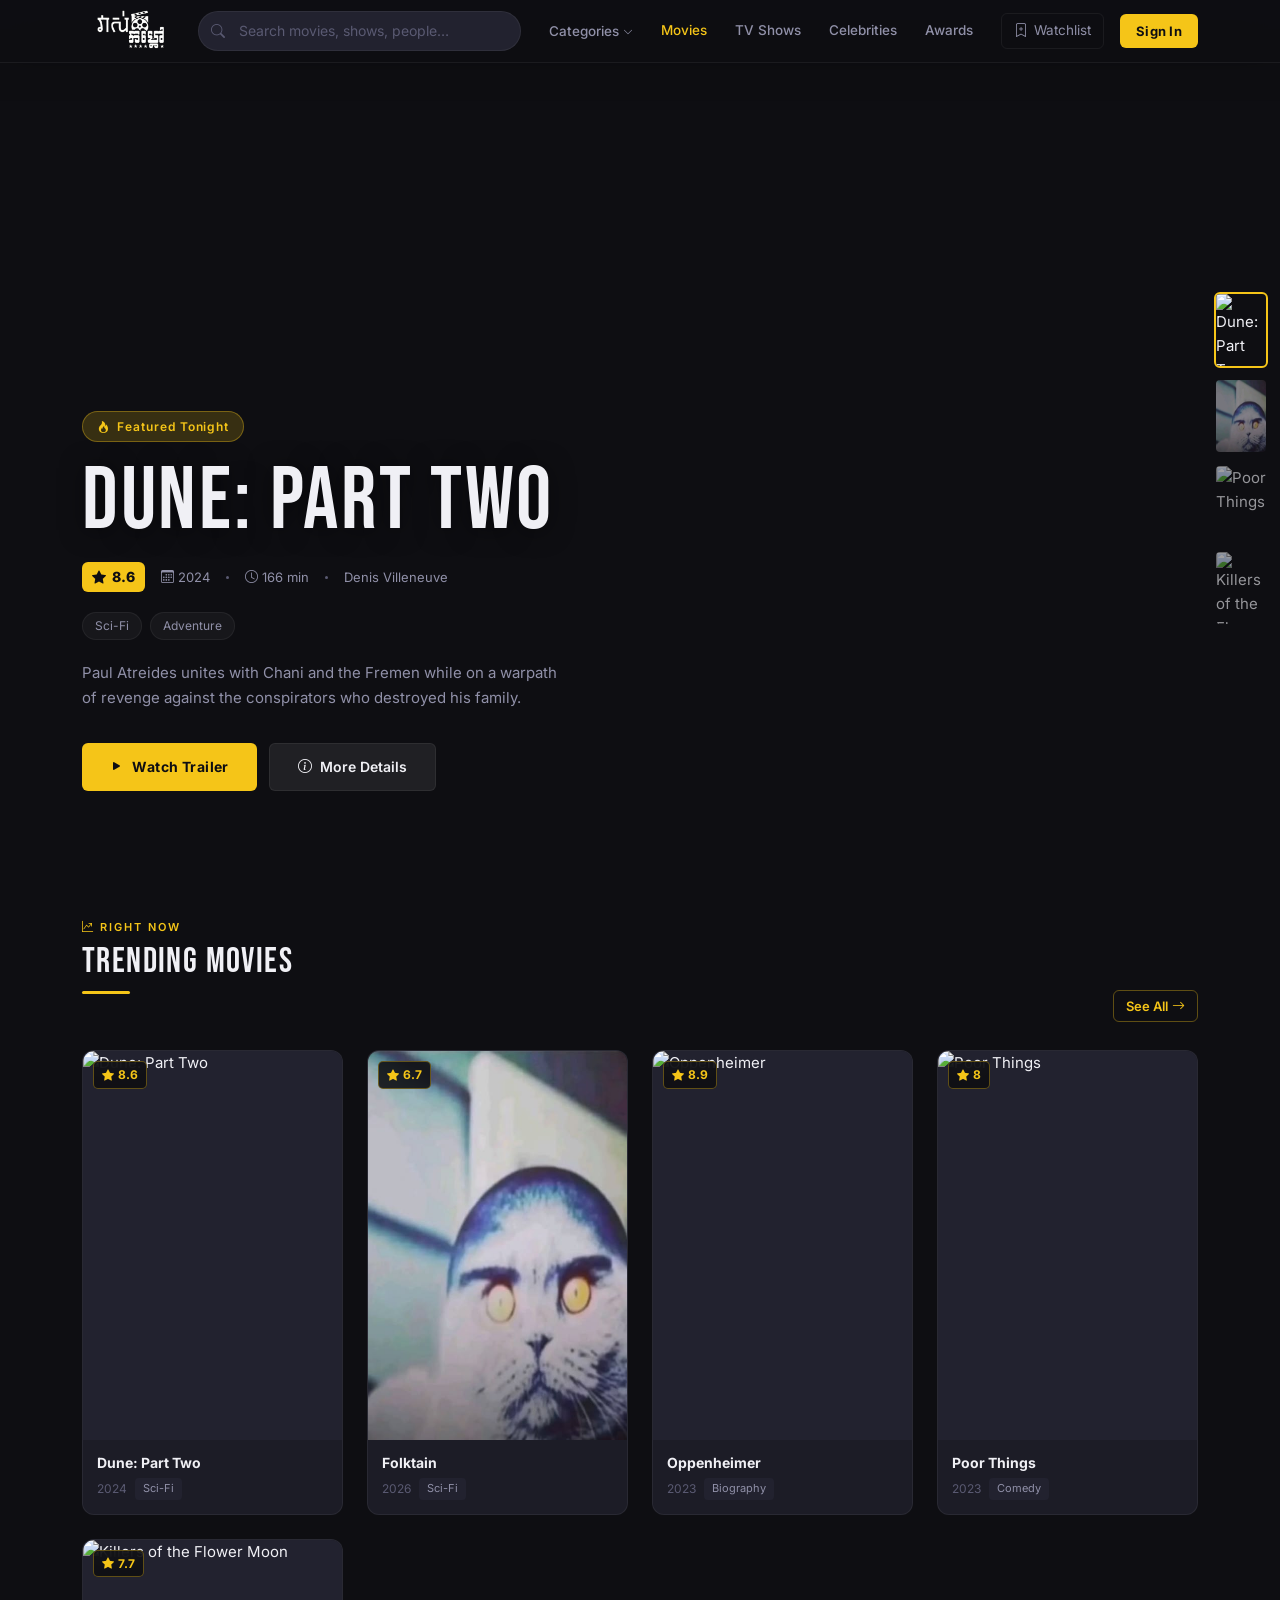
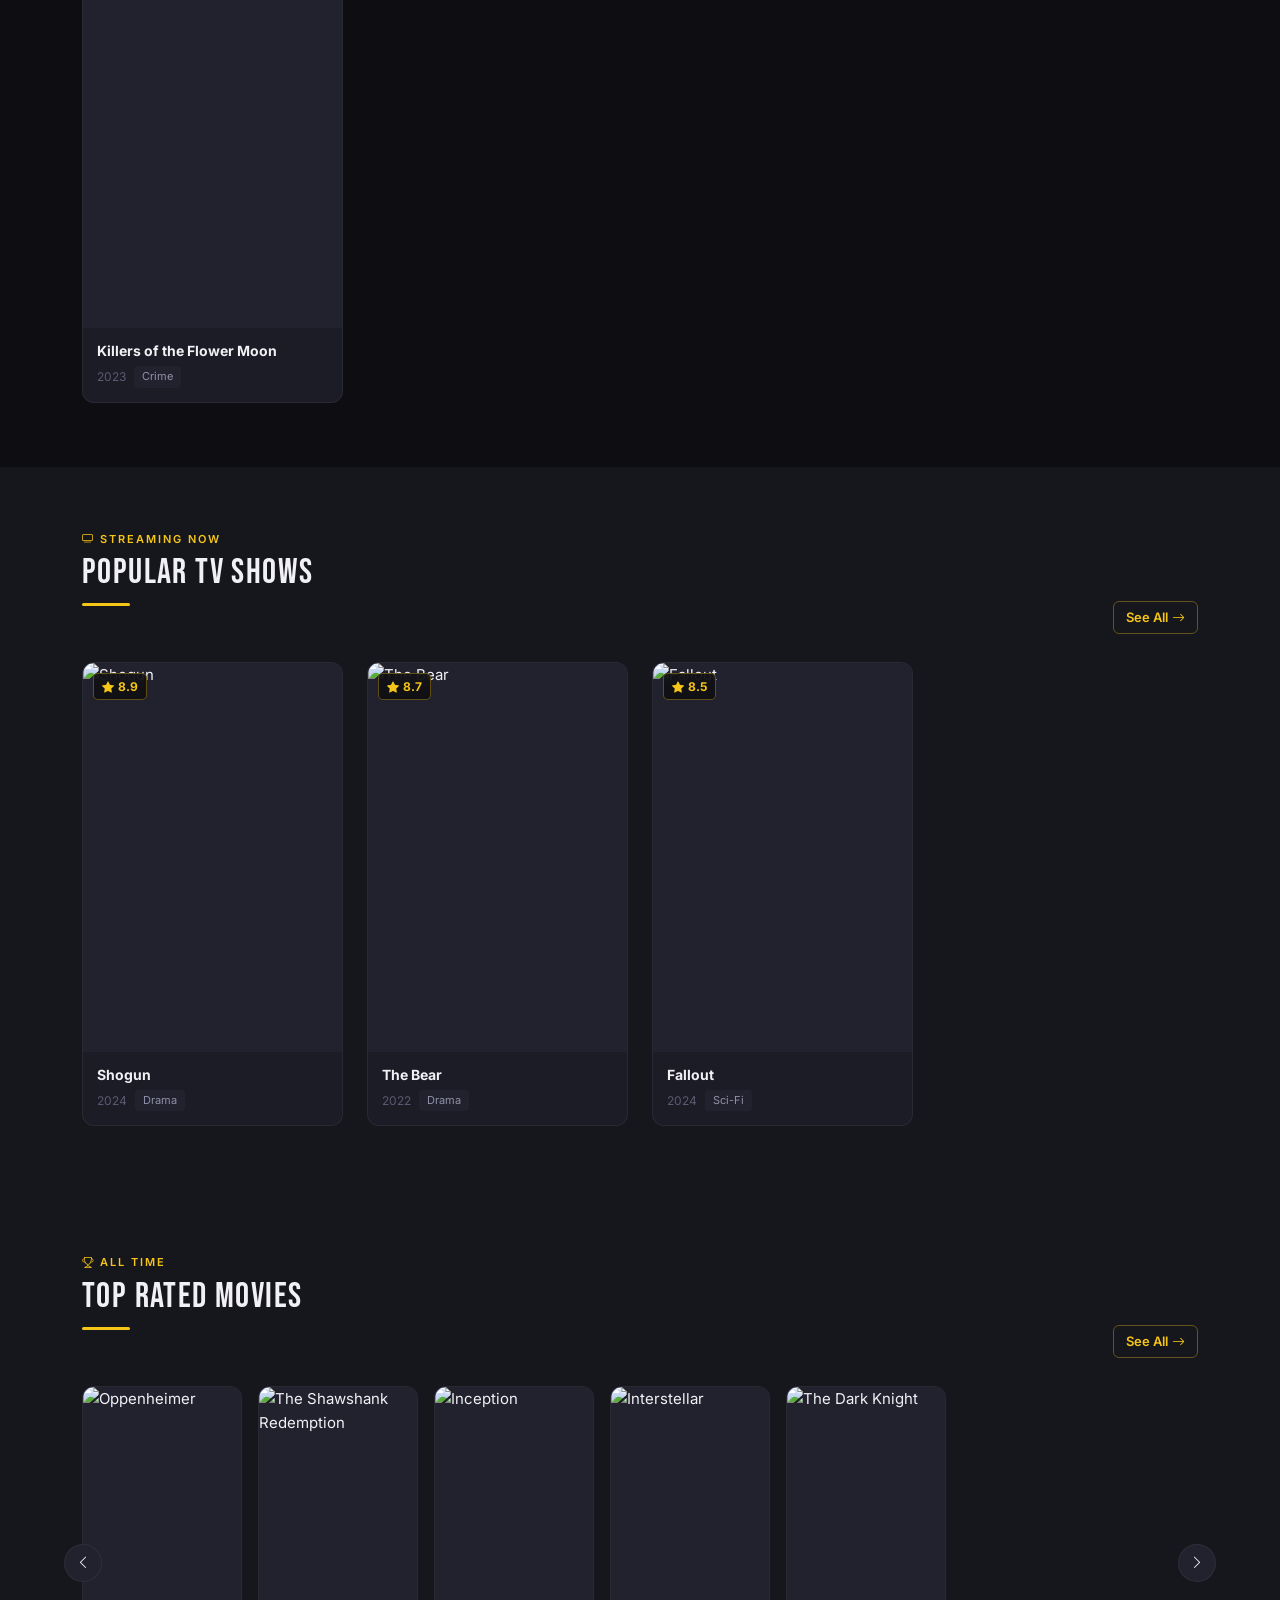
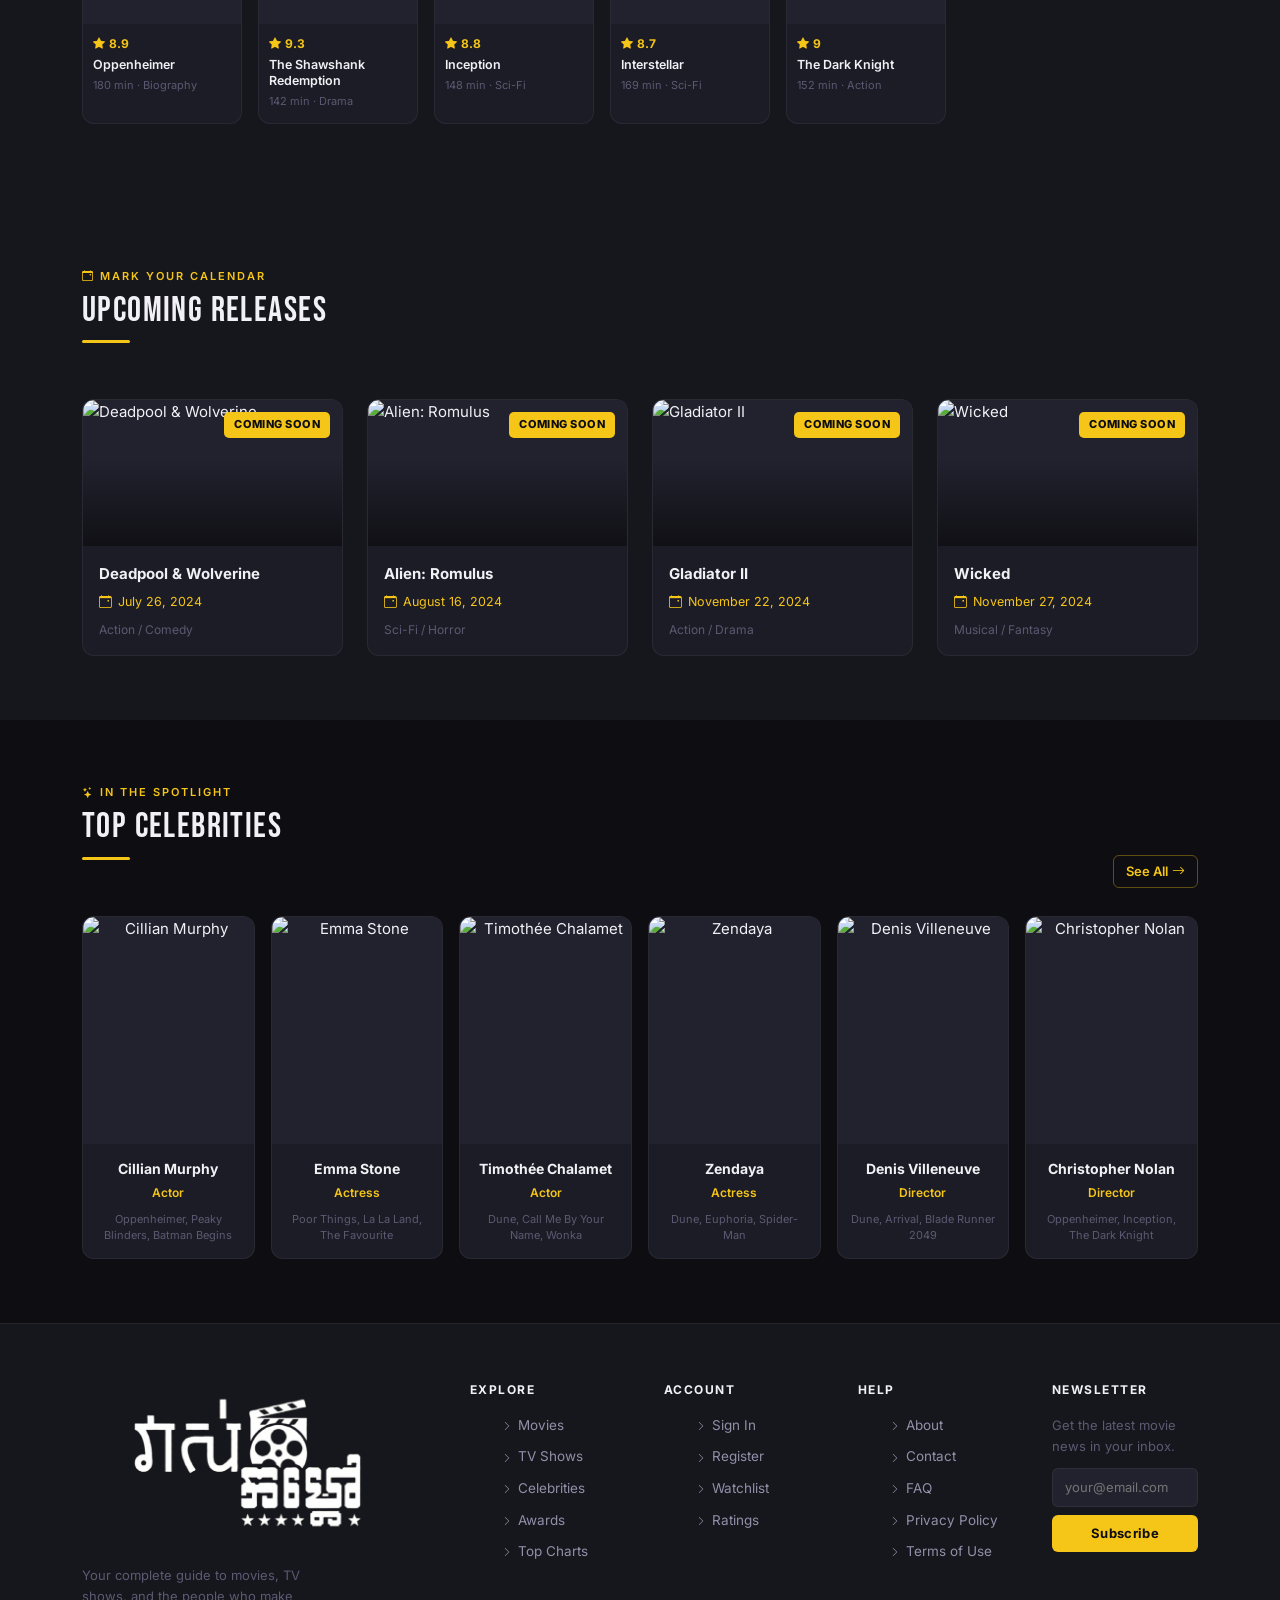
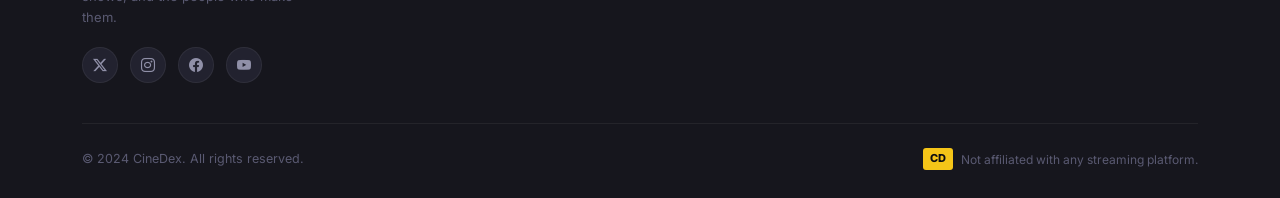
==== commit 17571396: "Add files via upload" ====
--- a/index.html
+++ b/index.html
@@ -80,7 +80,9 @@
       </button>
 
       <!-- Sign In -->
-      <button class="btn-signin">Sign In</button>
+      <button class="btn-signin">Sign In
+        <a href=""></a>
+      </button>
 
       <!-- Hamburger (mobile) -->
       <button class="nav-hamburger" id="navHamburger" aria-label="Open menu" aria-expanded="false">
@@ -244,8 +246,8 @@
       <div class="col-12 col-md-4">
         <div class="footer-logo-block">
           <a href="index.html" class="cinedex-logo">
-            <div class="logo-mark">CD</div>
-            <span class="logo-text">CINE<span>DEX</span></span>
+            <img src="logo.jpeg" alt="" >
+            
           </a>
           <p class="footer-tagline">Your complete guide to movies, TV shows, and the people who make them.</p>
         </div>
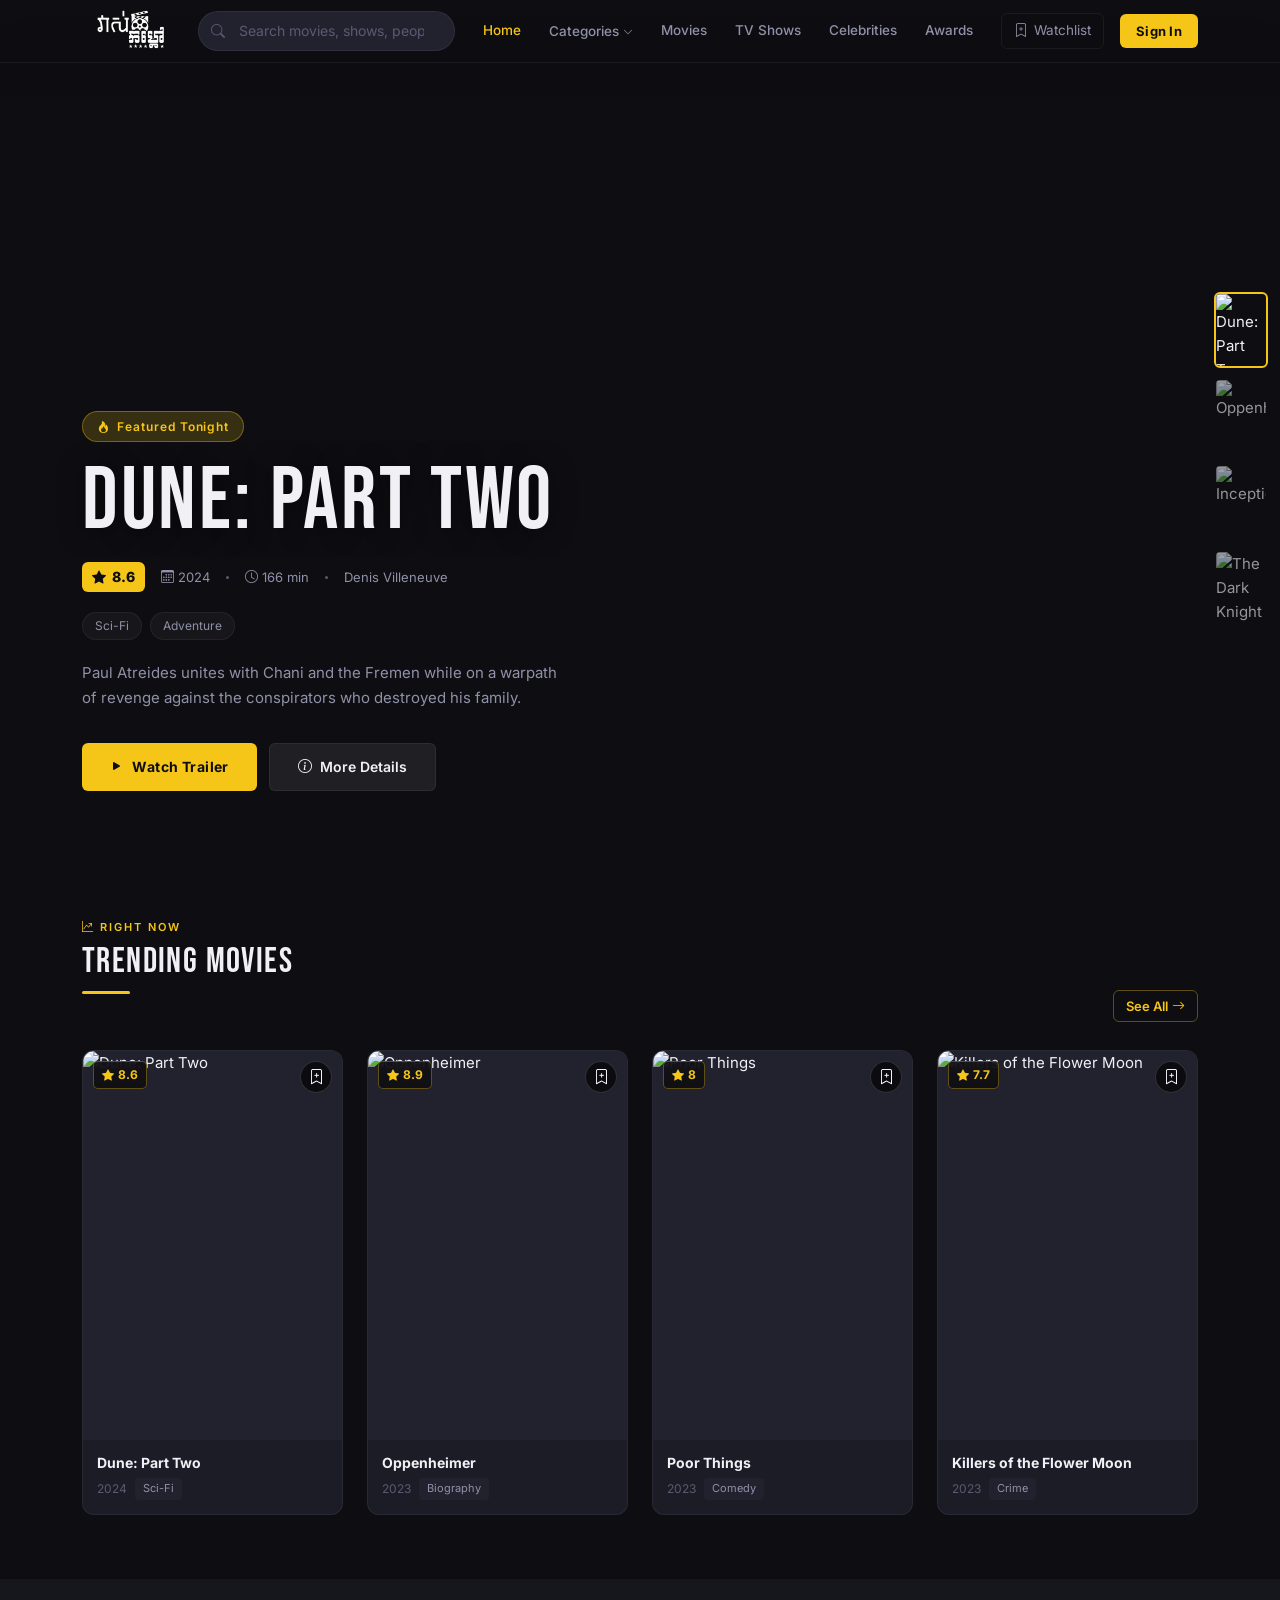
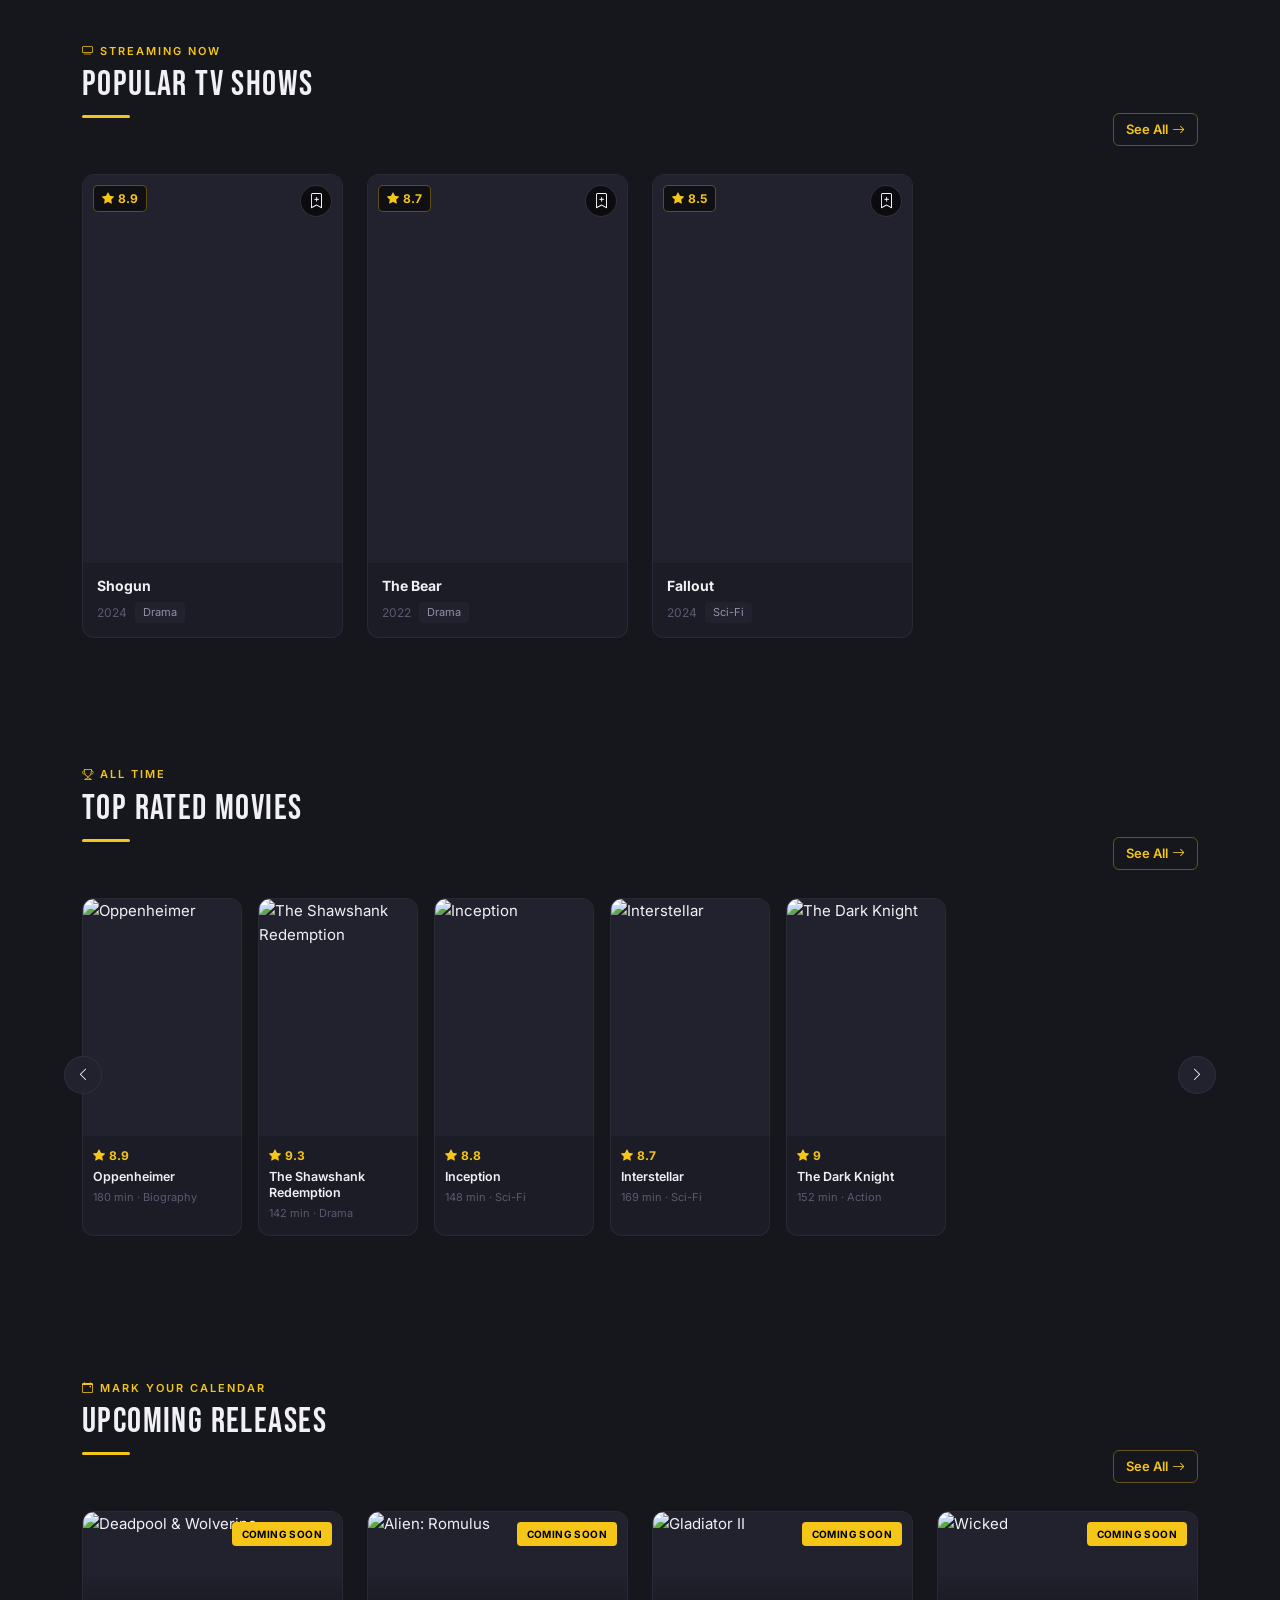
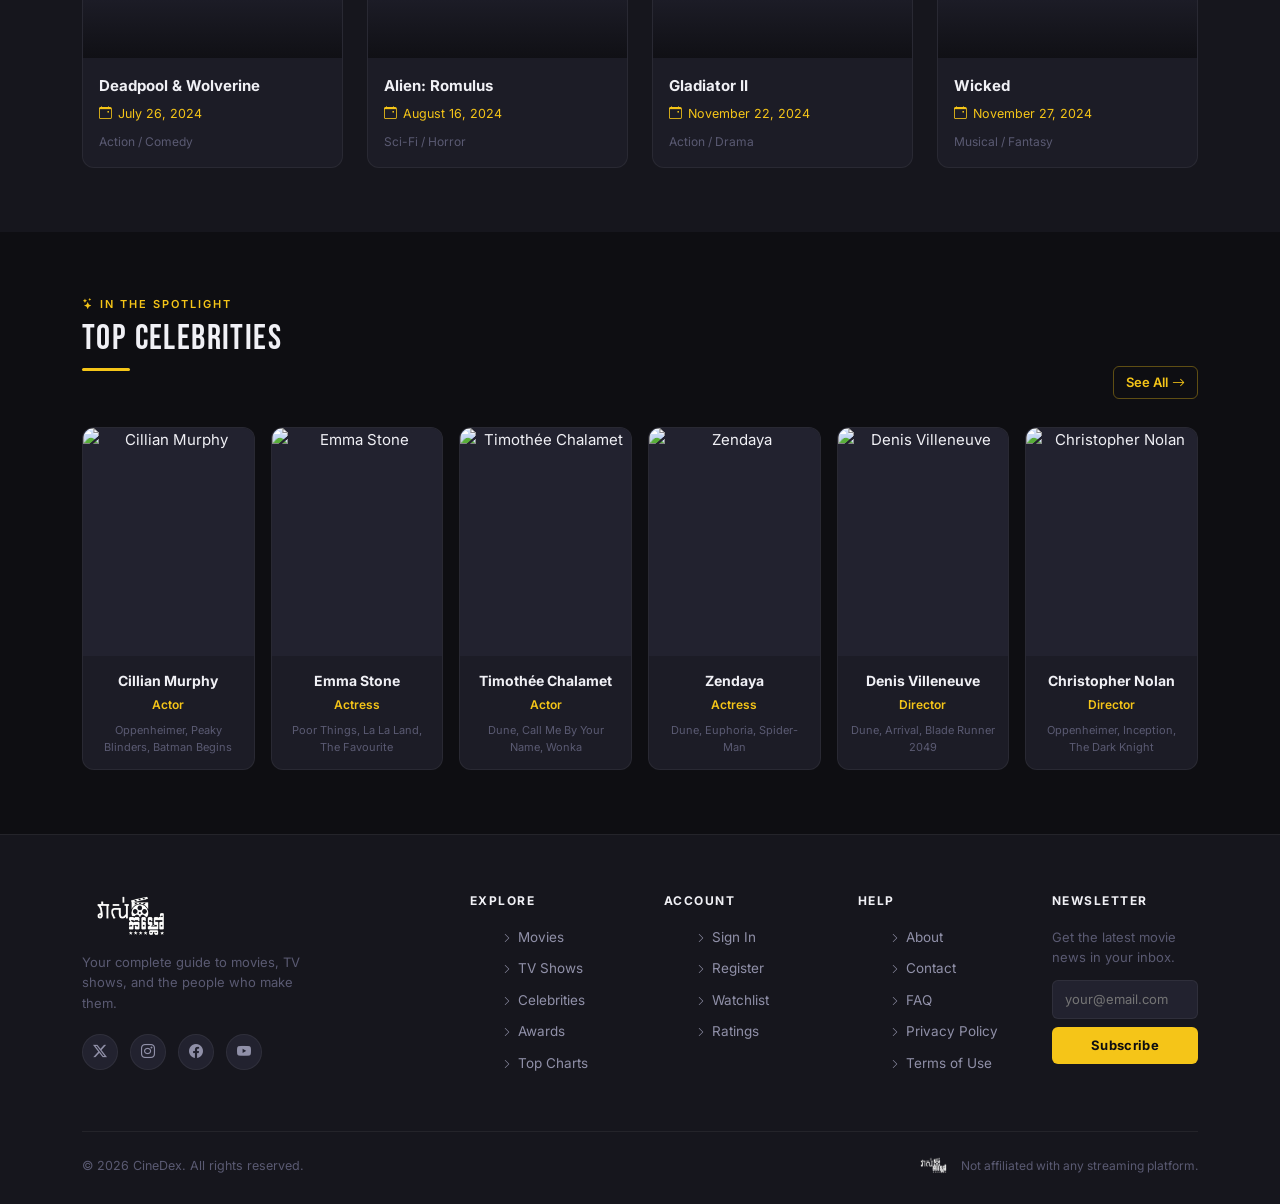
==== commit ed70208c: "Add files via upload it's already bru just add  image or more movie for anything else  just do it  ." ====
--- a/index.html
+++ b/index.html
@@ -54,35 +54,38 @@
       <!-- Desktop Nav Links -->
       <div class="nav-links" role="menubar">
 
+        <span class="nav-link-item active" onclick="window.location.href='index.html'">Home</span>
+
         <!-- Categories dropdown -->
-        <div class="nav-dropdown" role="menuitem">
-          <span class="nav-link-item">Categories <i class="bi bi-chevron-down" style="font-size:10px"></i></span>
+        <div class="nav-dropdown" role="menuitem" id="categoriesDropdown">
+          <span class="nav-link-item" onclick="toggleCategoriesDropdown(event)">Categories <i class="bi bi-chevron-down" style="font-size:10px"></i></span>
           <div class="nav-dropdown-menu">
-            <a href="#">Action</a>
-            <a href="#">Drama</a>
-            <a href="#">Sci-Fi</a>
-            <a href="#">Comedy</a>
-            <a href="#">Horror</a>
-            <a href="#">Thriller</a>
-            <a href="#">Animation</a>
+            <div class="nav-dropdown-menu-inner">
+              <a href="viewall.html?genre=Action">Action</a>
+              <a href="viewall.html?genre=Drama">Drama</a>
+              <a href="viewall.html?genre=Sci-Fi">Sci-Fi</a>
+              <a href="viewall.html?genre=Comedy">Comedy</a>
+              <a href="viewall.html?genre=Horror">Horror</a>
+              <a href="viewall.html?genre=Thriller">Thriller</a>
+              <a href="viewall.html?genre=Animation">Animation</a>
+            </div>
           </div>
         </div>
 
-        <span class="nav-link-item active">Movies</span>
-        <span class="nav-link-item">TV Shows</span>
-        <span class="nav-link-item">Celebrities</span>
-        <span class="nav-link-item">Awards</span>
+        <span class="nav-link-item" onclick="window.location.href='viewall.html?section=allmovies'">Movies</span>
+        <span class="nav-link-item" onclick="window.location.href='viewall.html?section=alltv'">TV Shows</span>
+        <span class="nav-link-item" onclick="window.location.href='viewall.html?section=celebs'">Celebrities</span>
+        <span class="nav-link-item" onclick="window.location.href='viewall.html?section=awards'">Awards</span>
       </div>
 
       <!-- Watchlist -->
       <button class="nav-watchlist" data-watchlist aria-label="My Watchlist">
         <i class="bi bi-bookmark-plus"></i> Watchlist
+        <span data-watchlist-count style="display:none;background:var(--accent);color:#000;font-size:11px;font-weight:700;padding:1px 6px;border-radius:50px;margin-left:6px;">0</span>
       </button>
 
       <!-- Sign In -->
-      <button class="btn-signin">Sign In
-        <a href=""></a>
-      </button>
+      <button class="btn-signin">Sign In</button>
 
       <!-- Hamburger (mobile) -->
       <button class="nav-hamburger" id="navHamburger" aria-label="Open menu" aria-expanded="false">
@@ -95,11 +98,12 @@
 
 <!-- Mobile Drawer -->
 <div class="mobile-nav-drawer" id="mobileDrawer" role="dialog" aria-label="Mobile navigation">
-  <a href="#">Movies</a>
-  <a href="#">TV Shows</a>
-  <a href="#">Celebrities</a>
-  <a href="#">Awards</a>
-  <a href="#">Watchlist</a>
+  <a href="index.html">Home</a>
+  <a href="viewall.html?section=allmovies">Movies</a>
+  <a href="viewall.html?section=alltv">TV Shows</a>
+  <a href="viewall.html?section=celebs">Celebrities</a>
+  <a href="viewall.html?section=awards">Awards</a>
+  <a href="viewall.html?section=watchlist">Watchlist</a>
   <a href="#">Sign In</a>
 </div>
 
@@ -146,7 +150,7 @@
         <h2 class="section-title" id="trendingHeading">Trending Movies</h2>
         <div class="divider-line"></div>
       </div>
-      <a href="#" class="see-all-link">See All <i class="bi bi-arrow-right"></i></a>
+      <a href="viewall.html?section=trending" class="see-all-link">See All <i class="bi bi-arrow-right"></i></a>
     </div>
     <div class="row g-3 g-md-4" id="trendingGrid">
       <!-- Skeleton placeholders while JS loads -->
@@ -169,7 +173,7 @@
         <h2 class="section-title" id="tvHeading">Popular TV Shows</h2>
         <div class="divider-line"></div>
       </div>
-      <a href="#" class="see-all-link">See All <i class="bi bi-arrow-right"></i></a>
+      <a href="viewall.html?section=tv" class="see-all-link">See All <i class="bi bi-arrow-right"></i></a>
     </div>
     <div class="row g-3 g-md-4" id="tvGrid">
       <div class="col-6 col-sm-4 col-lg-3"><div class="skeleton" style="aspect-ratio:2/3;border-radius:12px"></div></div>
@@ -191,7 +195,7 @@
         <h2 class="section-title" id="topRatedHeading">Top Rated Movies</h2>
         <div class="divider-line"></div>
       </div>
-      <a href="#" class="see-all-link">See All <i class="bi bi-arrow-right"></i></a>
+      <a href="viewall.html?section=toprated" class="see-all-link">See All <i class="bi bi-arrow-right"></i></a>
     </div>
 
     <div class="scroll-strip-wrapper">
@@ -213,6 +217,7 @@
         <h2 class="section-title" id="upcomingHeading">Upcoming Releases</h2>
         <div class="divider-line"></div>
       </div>
+      <a href="viewall.html?section=upcoming" class="see-all-link">See All <i class="bi bi-arrow-right"></i></a>
     </div>
     <div class="row g-3 g-md-4" id="upcomingGrid"></div>
   </div>
@@ -229,7 +234,7 @@
         <h2 class="section-title" id="celebHeading">Top Celebrities</h2>
         <div class="divider-line"></div>
       </div>
-      <a href="#" class="see-all-link">See All <i class="bi bi-arrow-right"></i></a>
+      <a href="viewall.html?section=celebs" class="see-all-link">See All <i class="bi bi-arrow-right"></i></a>
     </div>
     <div class="row g-3" id="celebGrid"></div>
   </div>
@@ -246,8 +251,7 @@
       <div class="col-12 col-md-4">
         <div class="footer-logo-block">
           <a href="index.html" class="cinedex-logo">
-            <img src="logo.jpeg" alt="" >
-            
+            <img src="logo.jpeg" alt="CineDex" width="100">
           </a>
           <p class="footer-tagline">Your complete guide to movies, TV shows, and the people who make them.</p>
         </div>
@@ -308,9 +312,9 @@
 
     <!-- Bottom bar -->
     <div class="footer-bottom">
-      <span class="footer-bottom-text">© 2024 CineDex. All rights reserved.</span>
+      <span class="footer-bottom-text">© 2026 CineDex. All rights reserved.</span>
       <div class="footer-rating-badge">
-        <span class="footer-rating-mark">CD</span>
+        <img src="logo.jpeg" alt="CineDex" style="height:20px;width:auto;border-radius:4px;">
         <span>Not affiliated with any streaming platform.</span>
       </div>
     </div>
@@ -323,6 +327,46 @@
 <button id="scrollTopBtn" aria-label="Scroll to top">
   <i class="bi bi-chevron-up"></i>
 </button>
+
+<!-- ══════════════════════════════════════════════
+     SIGN IN MODAL
+══════════════════════════════════════════════ -->
+<div class="modal fade" id="signInModal" tabindex="-1" aria-labelledby="signInModalLabel" aria-hidden="true">
+  <div class="modal-dialog modal-dialog-centered">
+    <div class="modal-content">
+      <div class="modal-header border-0 pb-0">
+        <button type="button" class="btn-close btn-close-white" data-bs-dismiss="modal" aria-label="Close"></button>
+      </div>
+      <div class="modal-body text-center px-5 pb-5">
+        <h2 class="modal-title mb-3" id="signInModalLabel" style="color:white; display:flex; align-items:center; justify-content:center; gap:10px;">
+          Welcome to <img src="logo.jpeg" alt="CineDex Logo" width="140" style="vertical-align:middle;">
+        </h2>
+        <p class="text-muted mb-4" style="font-size:14px; color:white;">
+          Sign in to save your watchlist and ratings
+        </p>
+
+        <button class="signin-social-btn mb-3">
+          <img src="https://www.svgrepo.com/show/475656/google-color.svg" width="20" alt="Google"> Continue with Google
+        </button>
+        <button class="signin-social-btn mb-3">
+          <img src="https://www.svgrepo.com/show/475647/facebook-color.svg" width="20" alt="Facebook"> Continue with Facebook
+        </button>
+        <button class="signin-social-btn mb-4">
+          <svg width="20" height="20" viewBox="0 0 24 24" fill="white"><path d="M12 2C6.48 2 2 6.48 2 12s4.48 10 10 10 10-4.48 10-10S17.52 2 12 2zm-1 14H9V8h2v8zm4 0h-2V8h2v8z"/></svg> Continue with Apple
+        </button>
+
+        <div class="signin-divider mb-3"><span>Or</span></div>
+
+        <p style="font-size:14px; color:white;">
+          <a href="#" class="text-accent">Sign up</a> or <a href="#" class="text-accent">log in</a> with email
+        </p>
+        <p class="text-muted mt-3" style="font-size:12px; color:white;">
+          By continuing, you agree to our <a href="#" class="text-accent">Terms</a> and <a href="#" class="text-accent">Privacy Policy</a>.
+        </p>
+      </div>
+    </div>
+  </div>
+</div>
 
 <!-- ══════════════════════════════════════════════
      TOAST NOTIFICATION
--- a/style.css
+++ b/style.css
@@ -236,13 +236,11 @@
 
 .nav-dropdown-menu {
   position: absolute;
-  top: calc(100% + 8px);
+  top: 100%;
   left: 0;
-  background: var(--bg-elevated);
-  border: 1px solid var(--border-subtle);
-  border-radius: var(--radius-md);
-  min-width: 160px;
-  box-shadow: var(--shadow-hover);
+  padding-top: 10px; /* keeps the visual gap without creating a hover dead-zone */
+  margin-top: -2px;
+  background: transparent;
   opacity: 0;
   transform: translateY(-8px);
   pointer-events: none;
@@ -250,19 +248,41 @@
   z-index: 500;
 }
 
-.nav-dropdown:hover .nav-dropdown-menu {
+.nav-dropdown-menu-inner {
+  background: var(--bg-elevated);
+  border: 1px solid var(--border-subtle);
+  border-radius: var(--radius-md);
+  min-width: 160px;
+  box-shadow: var(--shadow-hover);
+  overflow: hidden;
+}
+
+.nav-dropdown:hover .nav-dropdown-menu,
+.nav-dropdown.open .nav-dropdown-menu {
   opacity: 1; transform: translateY(0); pointer-events: all;
+}
+
+.nav-dropdown:hover > .nav-link-item,
+.nav-dropdown.open > .nav-link-item {
+  color: var(--accent);
 }
 
 .nav-dropdown-menu a {
   display: block;
-  padding: 10px 16px;
+  padding: 10px 16px 10px 14px;
   font-size: 13px;
   color: var(--text-secondary);
-  transition: color var(--transition), background var(--transition);
-}
-
-.nav-dropdown-menu a:hover { color: var(--text-primary); background: var(--bg-card); }
+  border-left: 3px solid transparent;
+  transition: color 0.15s, background 0.15s, border-color 0.15s, padding-left 0.15s;
+}
+
+.nav-dropdown-menu a:hover {
+  color: var(--accent);
+  background: var(--bg-card);
+  border-left-color: var(--accent);
+  padding-left: 20px;
+  font-weight: 600;
+}
 
 /* Watchlist + Sign In */
 .nav-watchlist {
@@ -1221,4 +1241,105 @@
 }
 
 .mobile-nav-drawer a:last-child { border-bottom: none; }
-.mobile-nav-drawer a:hover { color: var(--accent); }+.mobile-nav-drawer a:hover { color: var(--accent); }
+/* Watchlist Bookmark Button on Cards */
+.card-bookmark-btn {
+  position: absolute;
+  top: 10px;
+  right: 10px;
+  width: 32px;
+  height: 32px;
+  border-radius: 50%;
+  background: rgba(0,0,0,0.65);
+  border: 1px solid rgba(255,255,255,0.15);
+  color: #fff;
+  font-size: 15px;
+  display: flex;
+  align-items: center;
+  justify-content: center;
+  cursor: pointer;
+  backdrop-filter: blur(4px);
+  transition: background 0.2s, transform 0.2s, color 0.2s;
+  z-index: 5;
+}
+.card-bookmark-btn:hover { transform: scale(1.1); background: rgba(0,0,0,0.85); }
+.card-bookmark-btn.active { color: var(--accent); border-color: var(--accent); }
+
+/* Detail page bookmark button */
+.detail-bookmark-btn {
+  display: inline-flex;
+  align-items: center;
+  gap: 8px;
+  background: transparent;
+  border: 1px solid var(--border-subtle);
+  color: var(--text-primary);
+  padding: 10px 20px;
+  border-radius: 50px;
+  font-size: 14px;
+  font-weight: 600;
+  cursor: pointer;
+  transition: all 0.2s;
+}
+.detail-bookmark-btn:hover { border-color: var(--accent); color: var(--accent); }
+.detail-bookmark-btn.active { background: var(--accent); color: #000; border-color: var(--accent); }
+
+/* Reposition TV type badge so it doesn't collide with bookmark button */
+.va-card-type { top: 48px !important; }
+
+/* ══════════════════════════════════════════════
+   SIGN IN MODAL
+══════════════════════════════════════════════ */
+.signin-social-btn {
+  display: flex;
+  align-items: center;
+  justify-content: center;
+  gap: 12px;
+  width: 100%;
+  padding: 12px;
+  background: transparent;
+  border: 1px solid var(--border-subtle);
+  border-radius: 50px;
+  color: var(--text-primary);
+  font-size: 15px;
+  font-weight: 500;
+  cursor: pointer;
+  transition: background 0.2s;
+}
+.signin-social-btn:hover { background: rgba(255,255,255,0.07); }
+
+.signin-divider {
+  display: flex;
+  align-items: center;
+  gap: 12px;
+  color: var(--text-muted);
+  font-size: 13px;
+}
+.signin-divider::before,
+.signin-divider::after {
+  content: '';
+  flex: 1;
+  height: 1px;
+  background: var(--border-subtle);
+}
+
+#signInModal .modal-content {
+  background: var(--bg-elevated);
+  border: 1px solid var(--border-subtle);
+}
+
+#signInModal .text-muted { color: #fff !important; }
+
+/* Upcoming Releases badge in viewall.html */
+.upcoming-badge {
+  position: absolute;
+  top: 10px;
+  right: 10px;
+  background: var(--accent);
+  color: #000;
+  font-size: 10px;
+  font-weight: 700;
+  padding: 4px 10px;
+  border-radius: 4px;
+  text-transform: uppercase;
+  letter-spacing: 0.04em;
+}
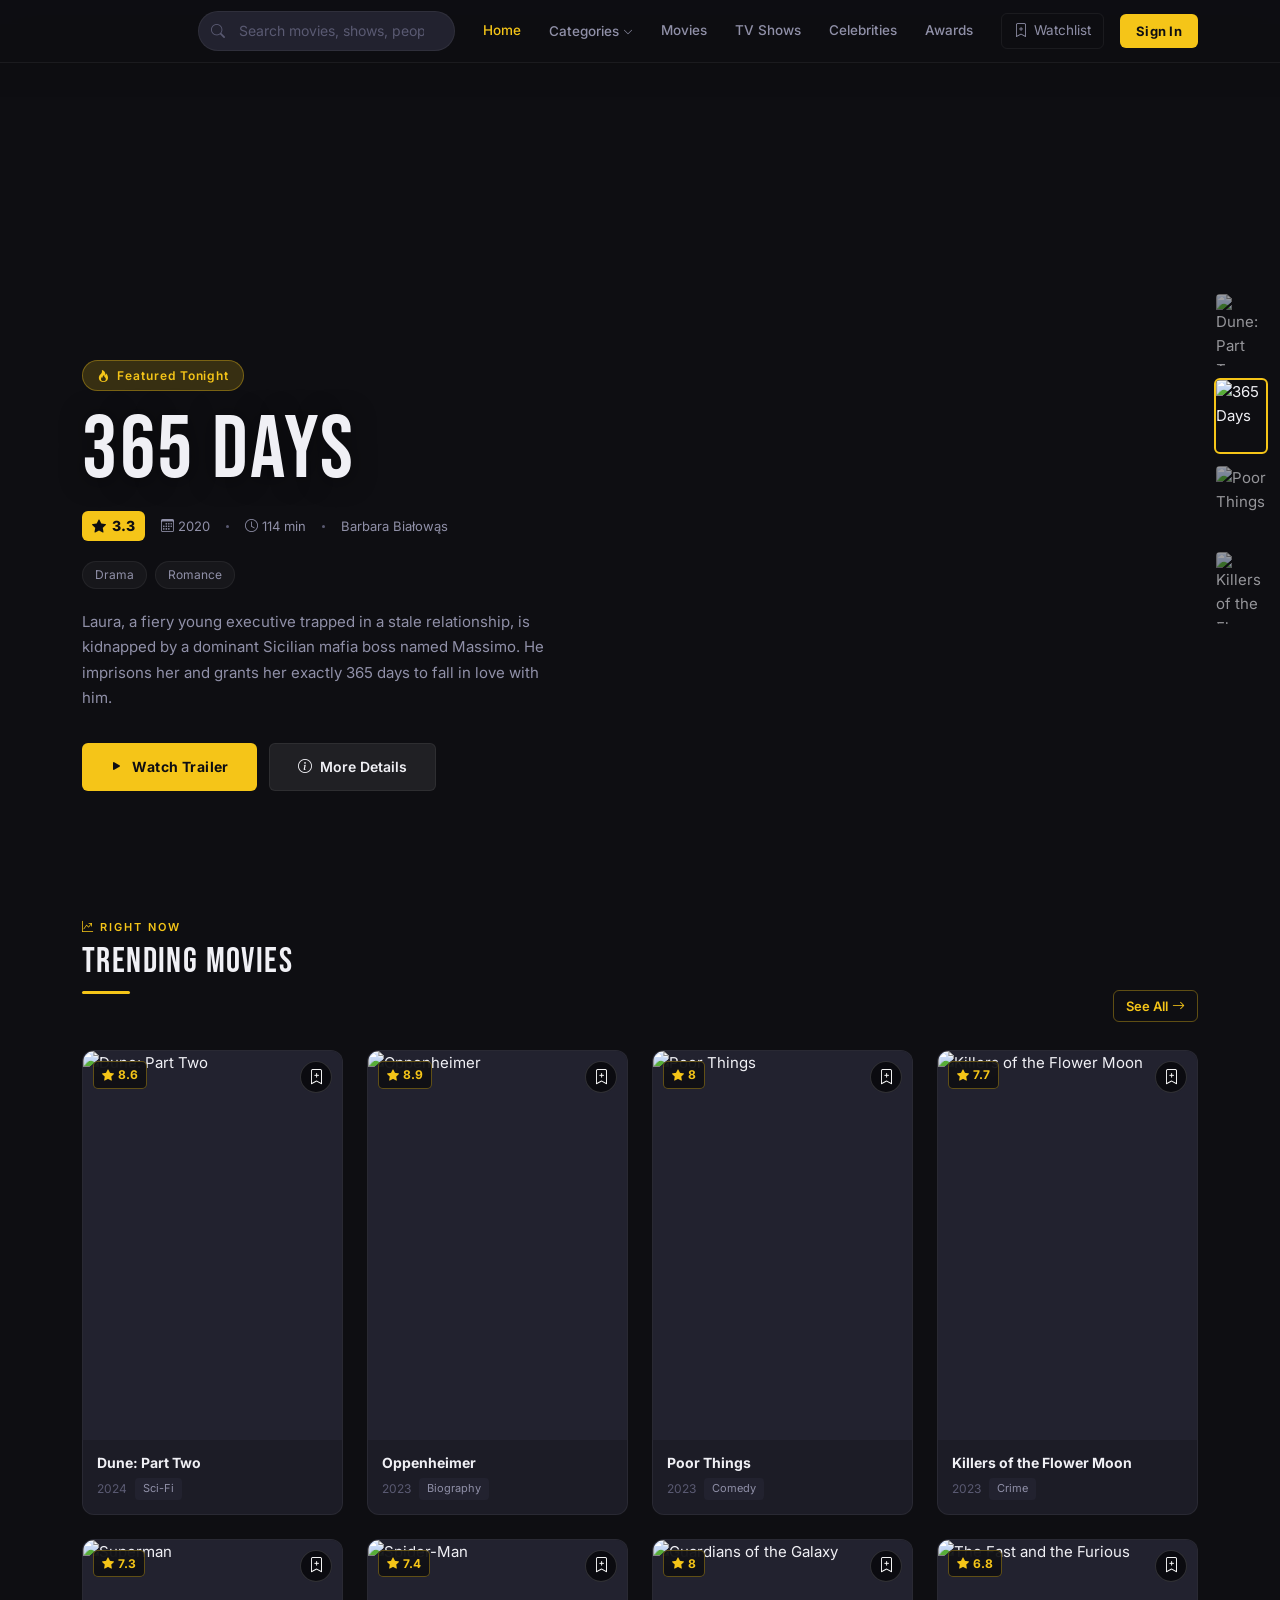
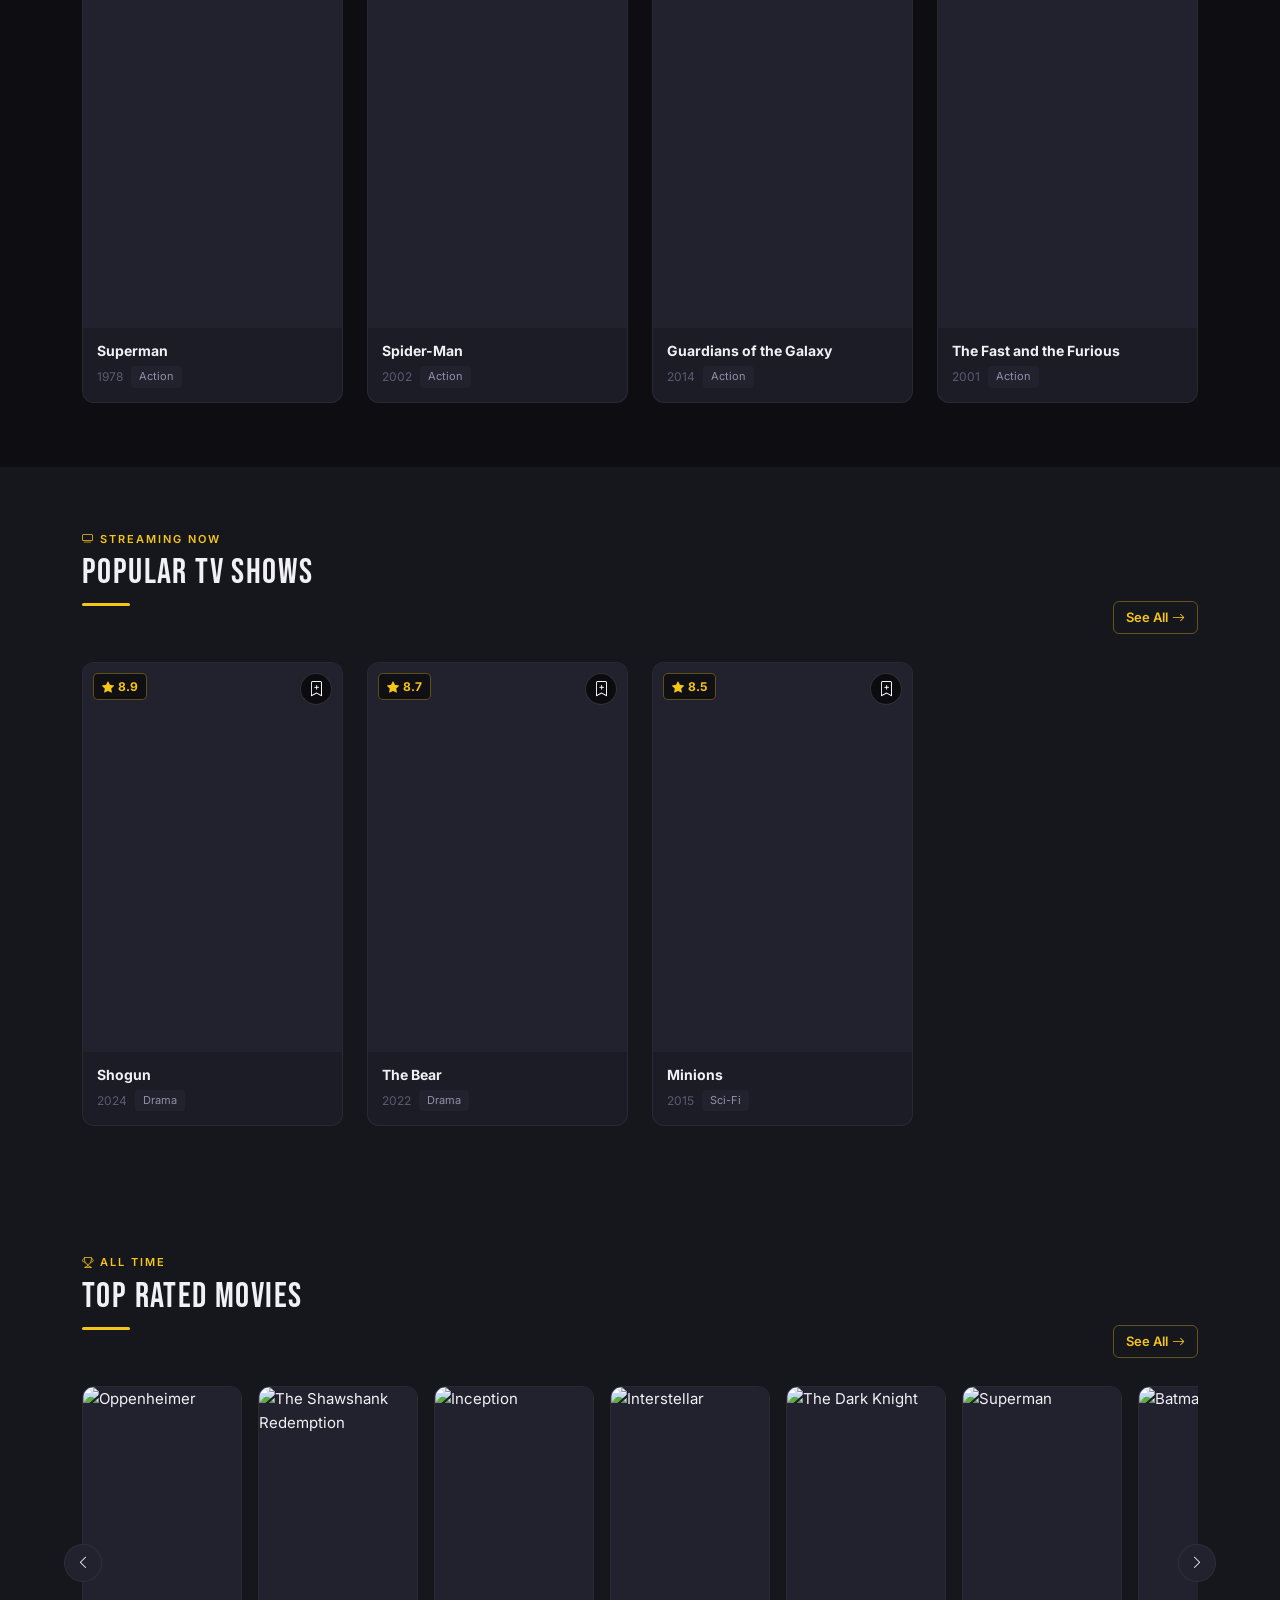
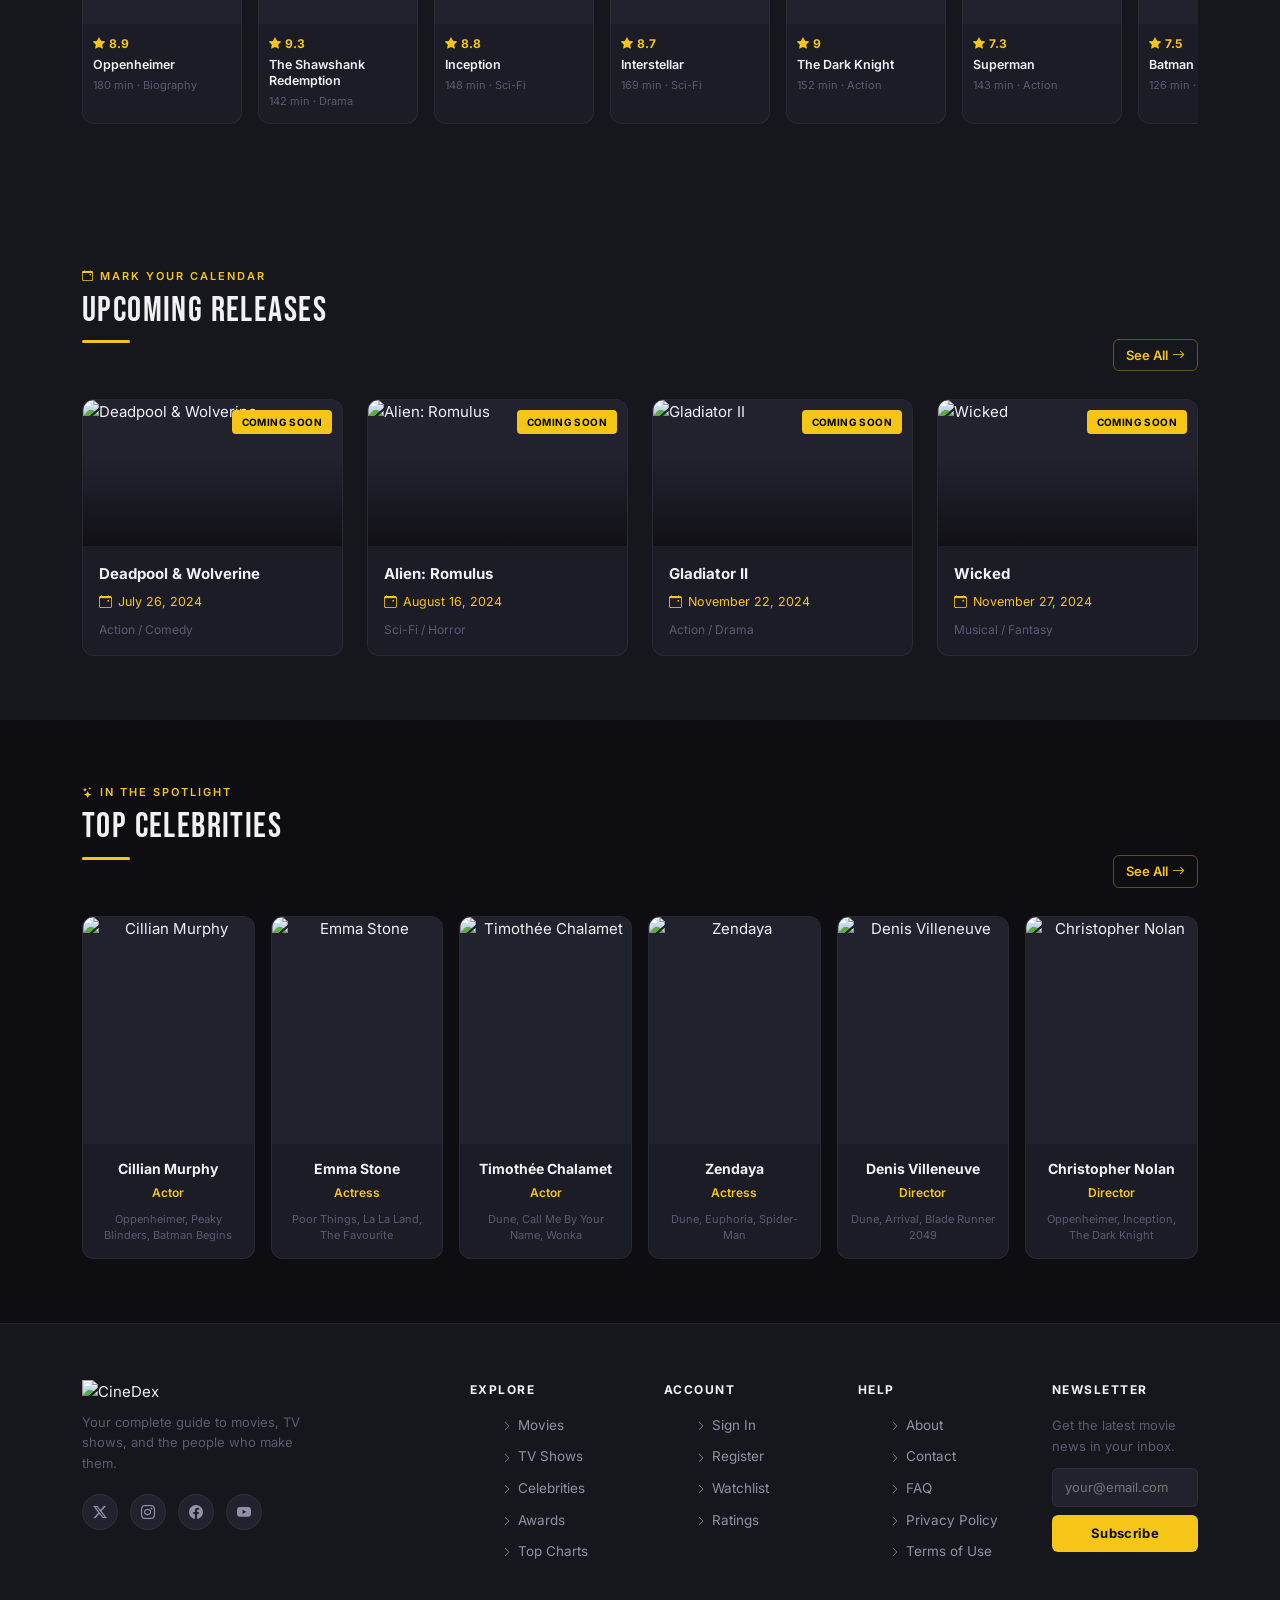
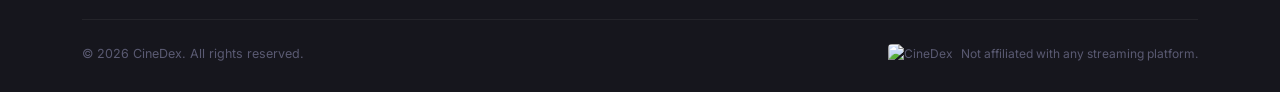
==== commit bd81d73d: "Add files via upload" ====
--- a/index.html
+++ b/index.html
@@ -1,381 +1,381 @@
-<!DOCTYPE html>
-<html lang="en">
-<head>
-  <meta charset="UTF-8" />
-  <meta name="viewport" content="width=device-width, initial-scale=1.0" />
-  <title>CineDex — Your Movie Universe</title>
-  <meta name="description" content="CineDex: Discover movies, TV shows, ratings, and celebrities." />
-
-  <!-- Bootstrap 5 -->
-  <link rel="stylesheet" href="https://cdn.jsdelivr.net/npm/bootstrap@5.3.2/dist/css/bootstrap.min.css" />
-  <!-- Bootstrap Icons -->
-  <link rel="stylesheet" href="https://cdn.jsdelivr.net/npm/bootstrap-icons@1.11.3/font/bootstrap-icons.min.css" />
-  <!-- Google Fonts -->
-  <link rel="preconnect" href="https://fonts.googleapis.com" />
-  <link rel="preconnect" href="https://fonts.gstatic.com" crossorigin />
-  <link href="https://fonts.googleapis.com/css2?family=Bebas+Neue&family=Inter:wght@400;500;600;700;800&display=swap" rel="stylesheet" />
-  <!-- Custom CSS -->
-  <link rel="stylesheet" href="style.css" />
-</head>
-<body>
-
-<!-- ══════════════════════════════════════════════
-     PAGE LOADER
-══════════════════════════════════════════════ -->
-<div id="pageLoader" class="page-loader">
-  <div class="loader-spinner"></div>
-</div>
-
-<!-- ══════════════════════════════════════════════
-     NAVIGATION
-══════════════════════════════════════════════ -->
-<nav class="cinedex-nav" role="navigation" aria-label="Main navigation">
-  <div class="container">
-    <div class="nav-inner">
-
-      <!-- Logo -->
-      <a href="index.html" class="cinedex-logo" aria-label="CineDex Home">
-        <img src="logo.jpeg" alt="" width="100">
-      </a>
-
-      <!-- Search -->
-      <div class="nav-search" role="search">
-        <i class="bi bi-search nav-search-icon" aria-hidden="true"></i>
-        <input
-          type="search"
-          id="searchInput"
-          placeholder="Search movies, shows, people…"
-          autocomplete="off"
-          aria-label="Search movies and shows"
-        />
-        <div id="searchDropdown" class="search-results-dropdown" role="listbox"></div>
-      </div>
-
-      <!-- Desktop Nav Links -->
-      <div class="nav-links" role="menubar">
-
-        <span class="nav-link-item active" onclick="window.location.href='index.html'">Home</span>
-
-        <!-- Categories dropdown -->
-        <div class="nav-dropdown" role="menuitem" id="categoriesDropdown">
-          <span class="nav-link-item" onclick="toggleCategoriesDropdown(event)">Categories <i class="bi bi-chevron-down" style="font-size:10px"></i></span>
-          <div class="nav-dropdown-menu">
-            <div class="nav-dropdown-menu-inner">
-              <a href="viewall.html?genre=Action">Action</a>
-              <a href="viewall.html?genre=Drama">Drama</a>
-              <a href="viewall.html?genre=Sci-Fi">Sci-Fi</a>
-              <a href="viewall.html?genre=Comedy">Comedy</a>
-              <a href="viewall.html?genre=Horror">Horror</a>
-              <a href="viewall.html?genre=Thriller">Thriller</a>
-              <a href="viewall.html?genre=Animation">Animation</a>
-            </div>
-          </div>
-        </div>
-
-        <span class="nav-link-item" onclick="window.location.href='viewall.html?section=allmovies'">Movies</span>
-        <span class="nav-link-item" onclick="window.location.href='viewall.html?section=alltv'">TV Shows</span>
-        <span class="nav-link-item" onclick="window.location.href='viewall.html?section=celebs'">Celebrities</span>
-        <span class="nav-link-item" onclick="window.location.href='viewall.html?section=awards'">Awards</span>
-      </div>
-
-      <!-- Watchlist -->
-      <button class="nav-watchlist" data-watchlist aria-label="My Watchlist">
-        <i class="bi bi-bookmark-plus"></i> Watchlist
-        <span data-watchlist-count style="display:none;background:var(--accent);color:#000;font-size:11px;font-weight:700;padding:1px 6px;border-radius:50px;margin-left:6px;">0</span>
-      </button>
-
-      <!-- Sign In -->
-      <button class="btn-signin">Sign In</button>
-
-      <!-- Hamburger (mobile) -->
-      <button class="nav-hamburger" id="navHamburger" aria-label="Open menu" aria-expanded="false">
-        <i class="bi bi-list"></i>
-      </button>
-
-    </div>
-  </div>
-</nav>
-
-<!-- Mobile Drawer -->
-<div class="mobile-nav-drawer" id="mobileDrawer" role="dialog" aria-label="Mobile navigation">
-  <a href="index.html">Home</a>
-  <a href="viewall.html?section=allmovies">Movies</a>
-  <a href="viewall.html?section=alltv">TV Shows</a>
-  <a href="viewall.html?section=celebs">Celebrities</a>
-  <a href="viewall.html?section=awards">Awards</a>
-  <a href="viewall.html?section=watchlist">Watchlist</a>
-  <a href="#">Sign In</a>
-</div>
-
-<!-- ══════════════════════════════════════════════
-     HERO SECTION
-══════════════════════════════════════════════ -->
-<section class="hero-section" aria-label="Featured movie">
-
-  <!-- Background image (set by JS) -->
-  <div class="hero-bg" id="heroBg"></div>
-
-  <!-- Thumbnail sidebar -->
-  <div class="hero-thumbs" id="heroThumbs" aria-label="Featured movie selector"></div>
-
-  <div class="container position-relative" style="z-index:2">
-    <div class="hero-content">
-      <div class="hero-badge">
-        <i class="bi bi-fire"></i> Featured Tonight
-      </div>
-      <h1 class="hero-title" id="heroTitle">Loading…</h1>
-      <div class="hero-meta" id="heroMeta"></div>
-      <div class="hero-genres" id="heroGenres"></div>
-      <p class="hero-description" id="heroDesc"></p>
-      <div class="hero-actions">
-        <button class="btn-primary-cta" id="heroWatchBtn">
-          <i class="bi bi-play-fill"></i> Watch Trailer
-        </button>
-        <button class="btn-secondary-cta" id="heroDetailBtn">
-          <i class="bi bi-info-circle"></i> More Details
-        </button>
-      </div>
-    </div>
-  </div>
-</section>
-
-<!-- ══════════════════════════════════════════════
-     TRENDING MOVIES
-══════════════════════════════════════════════ -->
-<section class="section-gap" aria-labelledby="trendingHeading">
-  <div class="container">
-    <div class="section-header">
-      <div>
-        <p class="section-label"><i class="bi bi-graph-up-arrow"></i> Right Now</p>
-        <h2 class="section-title" id="trendingHeading">Trending Movies</h2>
-        <div class="divider-line"></div>
-      </div>
-      <a href="viewall.html?section=trending" class="see-all-link">See All <i class="bi bi-arrow-right"></i></a>
-    </div>
-    <div class="row g-3 g-md-4" id="trendingGrid">
-      <!-- Skeleton placeholders while JS loads -->
-      <div class="col-6 col-sm-4 col-lg-3"><div class="skeleton" style="aspect-ratio:2/3;border-radius:12px"></div></div>
-      <div class="col-6 col-sm-4 col-lg-3"><div class="skeleton" style="aspect-ratio:2/3;border-radius:12px"></div></div>
-      <div class="col-6 col-sm-4 col-lg-3 d-none d-sm-block"><div class="skeleton" style="aspect-ratio:2/3;border-radius:12px"></div></div>
-      <div class="col-6 col-sm-4 col-lg-3 d-none d-lg-block"><div class="skeleton" style="aspect-ratio:2/3;border-radius:12px"></div></div>
-    </div>
-  </div>
-</section>
-
-<!-- ══════════════════════════════════════════════
-     POPULAR TV SHOWS
-══════════════════════════════════════════════ -->
-<section class="section-gap" style="background:var(--bg-secondary)" aria-labelledby="tvHeading">
-  <div class="container">
-    <div class="section-header">
-      <div>
-        <p class="section-label"><i class="bi bi-tv"></i> Streaming Now</p>
-        <h2 class="section-title" id="tvHeading">Popular TV Shows</h2>
-        <div class="divider-line"></div>
-      </div>
-      <a href="viewall.html?section=tv" class="see-all-link">See All <i class="bi bi-arrow-right"></i></a>
-    </div>
-    <div class="row g-3 g-md-4" id="tvGrid">
-      <div class="col-6 col-sm-4 col-lg-3"><div class="skeleton" style="aspect-ratio:2/3;border-radius:12px"></div></div>
-      <div class="col-6 col-sm-4 col-lg-3"><div class="skeleton" style="aspect-ratio:2/3;border-radius:12px"></div></div>
-      <div class="col-6 col-sm-4 col-lg-3 d-none d-sm-block"><div class="skeleton" style="aspect-ratio:2/3;border-radius:12px"></div></div>
-      <div class="col-6 col-sm-4 col-lg-3 d-none d-lg-block"><div class="skeleton" style="aspect-ratio:2/3;border-radius:12px"></div></div>
-    </div>
-  </div>
-</section>
-
-<!-- ══════════════════════════════════════════════
-     TOP RATED — HORIZONTAL SCROLL
-══════════════════════════════════════════════ -->
-<section class="section-gap top-rated-section" aria-labelledby="topRatedHeading">
-  <div class="container">
-    <div class="section-header">
-      <div>
-        <p class="section-label"><i class="bi bi-trophy"></i> All Time</p>
-        <h2 class="section-title" id="topRatedHeading">Top Rated Movies</h2>
-        <div class="divider-line"></div>
-      </div>
-      <a href="viewall.html?section=toprated" class="see-all-link">See All <i class="bi bi-arrow-right"></i></a>
-    </div>
-
-    <div class="scroll-strip-wrapper">
-      <button class="scroll-strip-arrow left" aria-label="Scroll left"><i class="bi bi-chevron-left"></i></button>
-      <div class="scroll-strip" id="topRatedStrip" role="list"></div>
-      <button class="scroll-strip-arrow right" aria-label="Scroll right"><i class="bi bi-chevron-right"></i></button>
-    </div>
-  </div>
-</section>
-
-<!-- ══════════════════════════════════════════════
-     UPCOMING RELEASES
-══════════════════════════════════════════════ -->
-<section class="section-gap" style="background:var(--bg-secondary)" aria-labelledby="upcomingHeading">
-  <div class="container">
-    <div class="section-header">
-      <div>
-        <p class="section-label"><i class="bi bi-calendar-event"></i> Mark Your Calendar</p>
-        <h2 class="section-title" id="upcomingHeading">Upcoming Releases</h2>
-        <div class="divider-line"></div>
-      </div>
-      <a href="viewall.html?section=upcoming" class="see-all-link">See All <i class="bi bi-arrow-right"></i></a>
-    </div>
-    <div class="row g-3 g-md-4" id="upcomingGrid"></div>
-  </div>
-</section>
-
-<!-- ══════════════════════════════════════════════
-     CELEBRITY SPOTLIGHT
-══════════════════════════════════════════════ -->
-<section class="section-gap" aria-labelledby="celebHeading">
-  <div class="container">
-    <div class="section-header">
-      <div>
-        <p class="section-label"><i class="bi bi-stars"></i> In the Spotlight</p>
-        <h2 class="section-title" id="celebHeading">Top Celebrities</h2>
-        <div class="divider-line"></div>
-      </div>
-      <a href="viewall.html?section=celebs" class="see-all-link">See All <i class="bi bi-arrow-right"></i></a>
-    </div>
-    <div class="row g-3" id="celebGrid"></div>
-  </div>
-</section>
-
-<!-- ══════════════════════════════════════════════
-     FOOTER
-══════════════════════════════════════════════ -->
-<footer class="site-footer" role="contentinfo">
-  <div class="container">
-    <div class="row g-5">
-
-      <!-- Brand column -->
-      <div class="col-12 col-md-4">
-        <div class="footer-logo-block">
-          <a href="index.html" class="cinedex-logo">
-            <img src="logo.jpeg" alt="CineDex" width="100">
-          </a>
-          <p class="footer-tagline">Your complete guide to movies, TV shows, and the people who make them.</p>
-        </div>
-        <div class="footer-social">
-          <a href="#" class="footer-social-icon" aria-label="Twitter"><i class="bi bi-twitter-x"></i></a>
-          <a href="#" class="footer-social-icon" aria-label="Instagram"><i class="bi bi-instagram"></i></a>
-          <a href="#" class="footer-social-icon" aria-label="Facebook"><i class="bi bi-facebook"></i></a>
-          <a href="#" class="footer-social-icon" aria-label="YouTube"><i class="bi bi-youtube"></i></a>
-        </div>
-      </div>
-
-      <!-- Explore -->
-      <div class="col-6 col-md-2">
-        <div class="footer-col-title">Explore</div>
-        <ul class="footer-links">
-          <li><a href="#"><i class="bi bi-chevron-right" style="font-size:10px"></i> Movies</a></li>
-          <li><a href="#"><i class="bi bi-chevron-right" style="font-size:10px"></i> TV Shows</a></li>
-          <li><a href="#"><i class="bi bi-chevron-right" style="font-size:10px"></i> Celebrities</a></li>
-          <li><a href="#"><i class="bi bi-chevron-right" style="font-size:10px"></i> Awards</a></li>
-          <li><a href="#"><i class="bi bi-chevron-right" style="font-size:10px"></i> Top Charts</a></li>
-        </ul>
-      </div>
-
-      <!-- Account -->
-      <div class="col-6 col-md-2">
-        <div class="footer-col-title">Account</div>
-        <ul class="footer-links">
-          <li><a href="#"><i class="bi bi-chevron-right" style="font-size:10px"></i> Sign In</a></li>
-          <li><a href="#"><i class="bi bi-chevron-right" style="font-size:10px"></i> Register</a></li>
-          <li><a href="#"><i class="bi bi-chevron-right" style="font-size:10px"></i> Watchlist</a></li>
-          <li><a href="#"><i class="bi bi-chevron-right" style="font-size:10px"></i> Ratings</a></li>
-        </ul>
-      </div>
-
-      <!-- Help -->
-      <div class="col-6 col-md-2">
-        <div class="footer-col-title">Help</div>
-        <ul class="footer-links">
-          <li><a href="#"><i class="bi bi-chevron-right" style="font-size:10px"></i> About</a></li>
-          <li><a href="#"><i class="bi bi-chevron-right" style="font-size:10px"></i> Contact</a></li>
-          <li><a href="#"><i class="bi bi-chevron-right" style="font-size:10px"></i> FAQ</a></li>
-          <li><a href="#"><i class="bi bi-chevron-right" style="font-size:10px"></i> Privacy Policy</a></li>
-          <li><a href="#"><i class="bi bi-chevron-right" style="font-size:10px"></i> Terms of Use</a></li>
-        </ul>
-      </div>
-
-      <!-- Newsletter -->
-      <div class="col-6 col-md-2">
-        <div class="footer-col-title">Newsletter</div>
-        <p style="font-size:13px;color:var(--text-muted);margin-bottom:12px">Get the latest movie news in your inbox.</p>
-        <div style="display:flex;flex-direction:column;gap:8px">
-          <input type="email" placeholder="your@email.com" style="background:var(--bg-elevated);border:1px solid var(--border-subtle);border-radius:6px;padding:8px 12px;color:var(--text-primary);font-size:13px;outline:none;width:100%" aria-label="Email for newsletter" />
-          <button class="btn-primary-cta" style="padding:8px 14px;font-size:13px;justify-content:center">Subscribe</button>
-        </div>
-      </div>
-
-    </div>
-
-    <!-- Bottom bar -->
-    <div class="footer-bottom">
-      <span class="footer-bottom-text">© 2026 CineDex. All rights reserved.</span>
-      <div class="footer-rating-badge">
-        <img src="logo.jpeg" alt="CineDex" style="height:20px;width:auto;border-radius:4px;">
-        <span>Not affiliated with any streaming platform.</span>
-      </div>
-    </div>
-  </div>
-</footer>
-
-<!-- ══════════════════════════════════════════════
-     SCROLL TO TOP
-══════════════════════════════════════════════ -->
-<button id="scrollTopBtn" aria-label="Scroll to top">
-  <i class="bi bi-chevron-up"></i>
-</button>
-
-<!-- ══════════════════════════════════════════════
-     SIGN IN MODAL
-══════════════════════════════════════════════ -->
-<div class="modal fade" id="signInModal" tabindex="-1" aria-labelledby="signInModalLabel" aria-hidden="true">
-  <div class="modal-dialog modal-dialog-centered">
-    <div class="modal-content">
-      <div class="modal-header border-0 pb-0">
-        <button type="button" class="btn-close btn-close-white" data-bs-dismiss="modal" aria-label="Close"></button>
-      </div>
-      <div class="modal-body text-center px-5 pb-5">
-        <h2 class="modal-title mb-3" id="signInModalLabel" style="color:white; display:flex; align-items:center; justify-content:center; gap:10px;">
-          Welcome to <img src="logo.jpeg" alt="CineDex Logo" width="140" style="vertical-align:middle;">
-        </h2>
-        <p class="text-muted mb-4" style="font-size:14px; color:white;">
-          Sign in to save your watchlist and ratings
-        </p>
-
-        <button class="signin-social-btn mb-3">
-          <img src="https://www.svgrepo.com/show/475656/google-color.svg" width="20" alt="Google"> Continue with Google
-        </button>
-        <button class="signin-social-btn mb-3">
-          <img src="https://www.svgrepo.com/show/475647/facebook-color.svg" width="20" alt="Facebook"> Continue with Facebook
-        </button>
-        <button class="signin-social-btn mb-4">
-          <svg width="20" height="20" viewBox="0 0 24 24" fill="white"><path d="M12 2C6.48 2 2 6.48 2 12s4.48 10 10 10 10-4.48 10-10S17.52 2 12 2zm-1 14H9V8h2v8zm4 0h-2V8h2v8z"/></svg> Continue with Apple
-        </button>
-
-        <div class="signin-divider mb-3"><span>Or</span></div>
-
-        <p style="font-size:14px; color:white;">
-          <a href="#" class="text-accent">Sign up</a> or <a href="#" class="text-accent">log in</a> with email
-        </p>
-        <p class="text-muted mt-3" style="font-size:12px; color:white;">
-          By continuing, you agree to our <a href="#" class="text-accent">Terms</a> and <a href="#" class="text-accent">Privacy Policy</a>.
-        </p>
-      </div>
-    </div>
-  </div>
-</div>
-
-<!-- ══════════════════════════════════════════════
-     TOAST NOTIFICATION
-══════════════════════════════════════════════ -->
-<div id="toastNotification" class="toast-custom" role="status" aria-live="polite"></div>
-
-<!-- Bootstrap 5 JS -->
-<script src="https://cdn.jsdelivr.net/npm/bootstrap@5.3.2/dist/js/bootstrap.bundle.min.js"></script>
-<!-- CineDex Script -->
-<script src="script.js"></script>
-</body>
+<!DOCTYPE html>
+<html lang="en">
+<head>
+  <meta charset="UTF-8" />
+  <meta name="viewport" content="width=device-width, initial-scale=1.0" />
+  <title>CineDex — Your Movie Universe</title>
+  <meta name="description" content="CineDex: Discover movies, TV shows, ratings, and celebrities." />
+
+  <!-- Bootstrap 5 -->
+  <link rel="stylesheet" href="https://cdn.jsdelivr.net/npm/bootstrap@5.3.2/dist/css/bootstrap.min.css" />
+  <!-- Bootstrap Icons -->
+  <link rel="stylesheet" href="https://cdn.jsdelivr.net/npm/bootstrap-icons@1.11.3/font/bootstrap-icons.min.css" />
+  <!-- Google Fonts -->
+  <link rel="preconnect" href="https://fonts.googleapis.com" />
+  <link rel="preconnect" href="https://fonts.gstatic.com" crossorigin />
+  <link href="https://fonts.googleapis.com/css2?family=Bebas+Neue&family=Inter:wght@400;500;600;700;800&display=swap" rel="stylesheet" />
+  <!-- Custom CSS -->
+  <link rel="stylesheet" href="style.css" />
+</head>
+<body>
+
+<!-- ══════════════════════════════════════════════
+     PAGE LOADER
+══════════════════════════════════════════════ -->
+<div id="pageLoader" class="page-loader">
+  <div class="loader-spinner"></div>
+</div>
+
+<!-- ══════════════════════════════════════════════
+     NAVIGATION
+══════════════════════════════════════════════ -->
+<nav class="cinedex-nav" role="navigation" aria-label="Main navigation">
+  <div class="container">
+    <div class="nav-inner">
+
+      <!-- Logo -->
+      <a href="index.html" class="cinedex-logo" aria-label="CineDex Home">
+        <img src="image/logo.jpeg" alt="" width="100">
+      </a>
+
+      <!-- Search -->
+      <div class="nav-search" role="search">
+        <i class="bi bi-search nav-search-icon" aria-hidden="true"></i>
+        <input
+          type="search"
+          id="searchInput"
+          placeholder="Search movies, shows, people…"
+          autocomplete="off"
+          aria-label="Search movies and shows"
+        />
+        <div id="searchDropdown" class="search-results-dropdown" role="listbox"></div>
+      </div>
+
+      <!-- Desktop Nav Links -->
+      <div class="nav-links" role="menubar">
+
+        <span class="nav-link-item active" onclick="window.location.href='index.html'">Home</span>
+
+        <!-- Categories dropdown -->
+        <div class="nav-dropdown" role="menuitem" id="categoriesDropdown">
+          <span class="nav-link-item" onclick="toggleCategoriesDropdown(event)">Categories <i class="bi bi-chevron-down" style="font-size:10px"></i></span>
+          <div class="nav-dropdown-menu">
+            <div class="nav-dropdown-menu-inner">
+              <a href="viewall.html?genre=Action">Action</a>
+              <a href="viewall.html?genre=Drama">Drama</a>
+              <a href="viewall.html?genre=Sci-Fi">Sci-Fi</a>
+              <a href="viewall.html?genre=Comedy">Comedy</a>
+              <a href="viewall.html?genre=Horror">Horror</a>
+              <a href="viewall.html?genre=Thriller">Thriller</a>
+              <a href="viewall.html?genre=Animation">Animation</a>
+            </div>
+          </div>
+        </div>
+
+        <span class="nav-link-item" onclick="window.location.href='viewall.html?section=allmovies'">Movies</span>
+        <span class="nav-link-item" onclick="window.location.href='viewall.html?section=alltv'">TV Shows</span>
+        <span class="nav-link-item" onclick="window.location.href='viewall.html?section=celebs'">Celebrities</span>
+        <span class="nav-link-item" onclick="window.location.href='viewall.html?section=awards'">Awards</span>
+      </div>
+
+      <!-- Watchlist -->
+      <button class="nav-watchlist" data-watchlist aria-label="My Watchlist">
+        <i class="bi bi-bookmark-plus"></i> Watchlist
+        <span data-watchlist-count style="display:none;background:var(--accent);color:#000;font-size:11px;font-weight:700;padding:1px 6px;border-radius:50px;margin-left:6px;">0</span>
+      </button>
+
+      <!-- Sign In -->
+      <button class="btn-signin">Sign In</button>
+
+      <!-- Hamburger (mobile) -->
+      <button class="nav-hamburger" id="navHamburger" aria-label="Open menu" aria-expanded="false">
+        <i class="bi bi-list"></i>
+      </button>
+
+    </div>
+  </div>
+</nav>
+
+<!-- Mobile Drawer -->
+<div class="mobile-nav-drawer" id="mobileDrawer" role="dialog" aria-label="Mobile navigation">
+  <a href="index.html">Home</a>
+  <a href="viewall.html?section=allmovies">Movies</a>
+  <a href="viewall.html?section=alltv">TV Shows</a>
+  <a href="viewall.html?section=celebs">Celebrities</a>
+  <a href="viewall.html?section=awards">Awards</a>
+  <a href="viewall.html?section=watchlist">Watchlist</a>
+  <a href="#">Sign In</a>
+</div>
+
+<!-- ══════════════════════════════════════════════
+     HERO SECTION
+══════════════════════════════════════════════ -->
+<section class="hero-section" aria-label="Featured movie">
+
+  <!-- Background image (set by JS) -->
+  <div class="hero-bg" id="heroBg"></div>
+
+  <!-- Thumbnail sidebar -->
+  <div class="hero-thumbs" id="heroThumbs" aria-label="Featured movie selector"></div>
+
+  <div class="container position-relative" style="z-index:2">
+    <div class="hero-content">
+      <div class="hero-badge">
+        <i class="bi bi-fire"></i> Featured Tonight
+      </div>
+      <h1 class="hero-title" id="heroTitle">Loading…</h1>
+      <div class="hero-meta" id="heroMeta"></div>
+      <div class="hero-genres" id="heroGenres"></div>
+      <p class="hero-description" id="heroDesc"></p>
+      <div class="hero-actions">
+        <button class="btn-primary-cta" id="heroWatchBtn">
+          <i class="bi bi-play-fill"></i> Watch Trailer
+        </button>
+        <button class="btn-secondary-cta" id="heroDetailBtn">
+          <i class="bi bi-info-circle"></i> More Details
+        </button>
+      </div>
+    </div>
+  </div>
+</section>
+
+<!-- ══════════════════════════════════════════════
+     TRENDING MOVIES
+══════════════════════════════════════════════ -->
+<section class="section-gap" aria-labelledby="trendingHeading">
+  <div class="container">
+    <div class="section-header">
+      <div>
+        <p class="section-label"><i class="bi bi-graph-up-arrow"></i> Right Now</p>
+        <h2 class="section-title" id="trendingHeading">Trending Movies</h2>
+        <div class="divider-line"></div>
+      </div>
+      <a href="viewall.html?section=trending" class="see-all-link">See All <i class="bi bi-arrow-right"></i></a>
+    </div>
+    <div class="row g-3 g-md-4" id="trendingGrid">
+      <!-- Skeleton placeholders while JS loads -->
+      <div class="col-6 col-sm-4 col-lg-3"><div class="skeleton" style="aspect-ratio:2/3;border-radius:12px"></div></div>
+      <div class="col-6 col-sm-4 col-lg-3"><div class="skeleton" style="aspect-ratio:2/3;border-radius:12px"></div></div>
+      <div class="col-6 col-sm-4 col-lg-3 d-none d-sm-block"><div class="skeleton" style="aspect-ratio:2/3;border-radius:12px"></div></div>
+      <div class="col-6 col-sm-4 col-lg-3 d-none d-lg-block"><div class="skeleton" style="aspect-ratio:2/3;border-radius:12px"></div></div>
+    </div>
+  </div>
+</section>
+
+<!-- ══════════════════════════════════════════════
+     POPULAR TV SHOWS
+══════════════════════════════════════════════ -->
+<section class="section-gap" style="background:var(--bg-secondary)" aria-labelledby="tvHeading">
+  <div class="container">
+    <div class="section-header">
+      <div>
+        <p class="section-label"><i class="bi bi-tv"></i> Streaming Now</p>
+        <h2 class="section-title" id="tvHeading">Popular TV Shows</h2>
+        <div class="divider-line"></div>
+      </div>
+      <a href="viewall.html?section=tv" class="see-all-link">See All <i class="bi bi-arrow-right"></i></a>
+    </div>
+    <div class="row g-3 g-md-4" id="tvGrid">
+      <div class="col-6 col-sm-4 col-lg-3"><div class="skeleton" style="aspect-ratio:2/3;border-radius:12px"></div></div>
+      <div class="col-6 col-sm-4 col-lg-3"><div class="skeleton" style="aspect-ratio:2/3;border-radius:12px"></div></div>
+      <div class="col-6 col-sm-4 col-lg-3 d-none d-sm-block"><div class="skeleton" style="aspect-ratio:2/3;border-radius:12px"></div></div>
+      <div class="col-6 col-sm-4 col-lg-3 d-none d-lg-block"><div class="skeleton" style="aspect-ratio:2/3;border-radius:12px"></div></div>
+    </div>
+  </div>
+</section>
+
+<!-- ══════════════════════════════════════════════
+     TOP RATED — HORIZONTAL SCROLL
+══════════════════════════════════════════════ -->
+<section class="section-gap top-rated-section" aria-labelledby="topRatedHeading">
+  <div class="container">
+    <div class="section-header">
+      <div>
+        <p class="section-label"><i class="bi bi-trophy"></i> All Time</p>
+        <h2 class="section-title" id="topRatedHeading">Top Rated Movies</h2>
+        <div class="divider-line"></div>
+      </div>
+      <a href="viewall.html?section=toprated" class="see-all-link">See All <i class="bi bi-arrow-right"></i></a>
+    </div>
+
+    <div class="scroll-strip-wrapper">
+      <button class="scroll-strip-arrow left" aria-label="Scroll left"><i class="bi bi-chevron-left"></i></button>
+      <div class="scroll-strip" id="topRatedStrip" role="list"></div>
+      <button class="scroll-strip-arrow right" aria-label="Scroll right"><i class="bi bi-chevron-right"></i></button>
+    </div>
+  </div>
+</section>
+
+<!-- ══════════════════════════════════════════════
+     UPCOMING RELEASES
+══════════════════════════════════════════════ -->
+<section class="section-gap" style="background:var(--bg-secondary)" aria-labelledby="upcomingHeading">
+  <div class="container">
+    <div class="section-header">
+      <div>
+        <p class="section-label"><i class="bi bi-calendar-event"></i> Mark Your Calendar</p>
+        <h2 class="section-title" id="upcomingHeading">Upcoming Releases</h2>
+        <div class="divider-line"></div>
+      </div>
+      <a href="viewall.html?section=upcoming" class="see-all-link">See All <i class="bi bi-arrow-right"></i></a>
+    </div>
+    <div class="row g-3 g-md-4" id="upcomingGrid"></div>
+  </div>
+</section>
+
+<!-- ══════════════════════════════════════════════
+     CELEBRITY SPOTLIGHT
+══════════════════════════════════════════════ -->
+<section class="section-gap" aria-labelledby="celebHeading">
+  <div class="container">
+    <div class="section-header">
+      <div>
+        <p class="section-label"><i class="bi bi-stars"></i> In the Spotlight</p>
+        <h2 class="section-title" id="celebHeading">Top Celebrities</h2>
+        <div class="divider-line"></div>
+      </div>
+      <a href="viewall.html?section=celebs" class="see-all-link">See All <i class="bi bi-arrow-right"></i></a>
+    </div>
+    <div class="row g-3" id="celebGrid"></div>
+  </div>
+</section>
+
+<!-- ══════════════════════════════════════════════
+     FOOTER
+══════════════════════════════════════════════ -->
+<footer class="site-footer" role="contentinfo">
+  <div class="container">
+    <div class="row g-5">
+
+      <!-- Brand column -->
+      <div class="col-12 col-md-4">
+        <div class="footer-logo-block">
+          <a href="index.html" class="cinedex-logo">
+            <img src="image/logo.jpeg" alt="CineDex" width="100">
+          </a>
+          <p class="footer-tagline">Your complete guide to movies, TV shows, and the people who make them.</p>
+        </div>
+        <div class="footer-social">
+          <a href="#" class="footer-social-icon" aria-label="Twitter"><i class="bi bi-twitter-x"></i></a>
+          <a href="#" class="footer-social-icon" aria-label="Instagram"><i class="bi bi-instagram"></i></a>
+          <a href="#" class="footer-social-icon" aria-label="Facebook"><i class="bi bi-facebook"></i></a>
+          <a href="#" class="footer-social-icon" aria-label="YouTube"><i class="bi bi-youtube"></i></a>
+        </div>
+      </div>
+
+      <!-- Explore -->
+      <div class="col-6 col-md-2">
+        <div class="footer-col-title">Explore</div>
+        <ul class="footer-links">
+          <li><a href="#"><i class="bi bi-chevron-right" style="font-size:10px"></i> Movies</a></li>
+          <li><a href="#"><i class="bi bi-chevron-right" style="font-size:10px"></i> TV Shows</a></li>
+          <li><a href="#"><i class="bi bi-chevron-right" style="font-size:10px"></i> Celebrities</a></li>
+          <li><a href="#"><i class="bi bi-chevron-right" style="font-size:10px"></i> Awards</a></li>
+          <li><a href="#"><i class="bi bi-chevron-right" style="font-size:10px"></i> Top Charts</a></li>
+        </ul>
+      </div>
+
+      <!-- Account -->
+      <div class="col-6 col-md-2">
+        <div class="footer-col-title">Account</div>
+        <ul class="footer-links">
+          <li><a href="#"><i class="bi bi-chevron-right" style="font-size:10px"></i> Sign In</a></li>
+          <li><a href="#"><i class="bi bi-chevron-right" style="font-size:10px"></i> Register</a></li>
+          <li><a href="#"><i class="bi bi-chevron-right" style="font-size:10px"></i> Watchlist</a></li>
+          <li><a href="#"><i class="bi bi-chevron-right" style="font-size:10px"></i> Ratings</a></li>
+        </ul>
+      </div>
+
+      <!-- Help -->
+      <div class="col-6 col-md-2">
+        <div class="footer-col-title">Help</div>
+        <ul class="footer-links">
+          <li><a href="#"><i class="bi bi-chevron-right" style="font-size:10px"></i> About</a></li>
+          <li><a href="#"><i class="bi bi-chevron-right" style="font-size:10px"></i> Contact</a></li>
+          <li><a href="#"><i class="bi bi-chevron-right" style="font-size:10px"></i> FAQ</a></li>
+          <li><a href="#"><i class="bi bi-chevron-right" style="font-size:10px"></i> Privacy Policy</a></li>
+          <li><a href="#"><i class="bi bi-chevron-right" style="font-size:10px"></i> Terms of Use</a></li>
+        </ul>
+      </div>
+
+      <!-- Newsletter -->
+      <div class="col-6 col-md-2">
+        <div class="footer-col-title">Newsletter</div>
+        <p style="font-size:13px;color:var(--text-muted);margin-bottom:12px">Get the latest movie news in your inbox.</p>
+        <div style="display:flex;flex-direction:column;gap:8px">
+          <input type="email" placeholder="your@email.com" style="background:var(--bg-elevated);border:1px solid var(--border-subtle);border-radius:6px;padding:8px 12px;color:var(--text-primary);font-size:13px;outline:none;width:100%" aria-label="Email for newsletter" />
+          <button class="btn-primary-cta" style="padding:8px 14px;font-size:13px;justify-content:center">Subscribe</button>
+        </div>
+      </div>
+
+    </div>
+
+    <!-- Bottom bar -->
+    <div class="footer-bottom">
+      <span class="footer-bottom-text">© 2026 CineDex. All rights reserved.</span>
+      <div class="footer-rating-badge">
+        <img src="image/logo.jpeg" alt="CineDex" style="height:20px;width:auto;border-radius:4px;">
+        <span>Not affiliated with any streaming platform.</span>
+      </div>
+    </div>
+  </div>
+</footer>
+
+<!-- ══════════════════════════════════════════════
+     SCROLL TO TOP
+══════════════════════════════════════════════ -->
+<button id="scrollTopBtn" aria-label="Scroll to top">
+  <i class="bi bi-chevron-up"></i>
+</button>
+
+<!-- ══════════════════════════════════════════════
+     SIGN IN MODAL
+══════════════════════════════════════════════ -->
+<div class="modal fade" id="signInModal" tabindex="-1" aria-labelledby="signInModalLabel" aria-hidden="true">
+  <div class="modal-dialog modal-dialog-centered">
+    <div class="modal-content">
+      <div class="modal-header border-0 pb-0">
+        <button type="button" class="btn-close btn-close-white" data-bs-dismiss="modal" aria-label="Close"></button>
+      </div>
+      <div class="modal-body text-center px-5 pb-5">
+        <h2 class="modal-title mb-3" id="signInModalLabel" style="color:white; display:flex; align-items:center; justify-content:center; gap:10px;">
+          Welcome to <img src="image/logo.jpeg" alt="CineDex Logo" width="140" style="vertical-align:middle;">
+        </h2>
+        <p class="text-muted mb-4" style="font-size:14px; color:white;">
+          Sign in to save your watchlist and ratings
+        </p>
+
+        <button class="signin-social-btn mb-3">
+          <img src="https://www.svgrepo.com/show/475656/google-color.svg" width="20" alt="Google"> Continue with Google
+        </button>
+        <button class="signin-social-btn mb-3">
+          <img src="https://www.svgrepo.com/show/475647/facebook-color.svg" width="20" alt="Facebook"> Continue with Facebook
+        </button>
+        <button class="signin-social-btn mb-4">
+          <svg width="20" height="20" viewBox="0 0 24 24" fill="white"><path d="M12 2C6.48 2 2 6.48 2 12s4.48 10 10 10 10-4.48 10-10S17.52 2 12 2zm-1 14H9V8h2v8zm4 0h-2V8h2v8z"/></svg> Continue with Apple
+        </button>
+
+        <div class="signin-divider mb-3"><span>Or</span></div>
+
+        <p style="font-size:14px; color:white;">
+          <a href="#" class="text-accent">Sign up</a> or <a href="#" class="text-accent">log in</a> with email
+        </p>
+        <p class="text-muted mt-3" style="font-size:12px; color:white;">
+          By continuing, you agree to our <a href="#" class="text-accent">Terms</a> and <a href="#" class="text-accent">Privacy Policy</a>.
+        </p>
+      </div>
+    </div>
+  </div>
+</div>
+
+<!-- ══════════════════════════════════════════════
+     TOAST NOTIFICATION
+══════════════════════════════════════════════ -->
+<div id="toastNotification" class="toast-custom" role="status" aria-live="polite"></div>
+
+<!-- Bootstrap 5 JS -->
+<script src="https://cdn.jsdelivr.net/npm/bootstrap@5.3.2/dist/js/bootstrap.bundle.min.js"></script>
+<!-- CineDex Script -->
+<script src="script.js"></script>
+</body>
 </html>
--- a/style.css
+++ b/style.css
@@ -1,1345 +1,1345 @@
-/* ============================================================
-   CineDex — Movie Database Website
-   style.css — Master Stylesheet
-   ============================================================ */
-
-/* ── 1. CSS Custom Properties (Design Tokens) ─────────────── */
-:root {
-  --bg-primary:     #0e0e12;
-  --bg-secondary:   #16161d;
-  --bg-card:        #1c1c26;
-  --bg-elevated:    #22222f;
-  --accent:         #f5c518;
-  --accent-dim:     #c9a010;
-  --accent-glow:    rgba(245, 197, 24, 0.18);
-  --text-primary:   #f0f0f5;
-  --text-secondary: #9090a8;
-  --text-muted:     #5a5a72;
-  --border-subtle:  rgba(255,255,255,0.06);
-  --border-accent:  rgba(245, 197, 24, 0.35);
-  --radius-sm:      6px;
-  --radius-md:      12px;
-  --radius-lg:      18px;
-  --transition:     0.25s cubic-bezier(0.4, 0, 0.2, 1);
-  --shadow-card:    0 4px 24px rgba(0,0,0,0.45);
-  --shadow-hover:   0 12px 40px rgba(0,0,0,0.65);
-  --font-display:   'Bebas Neue', 'Impact', sans-serif;
-  --font-body:      'Inter', 'Segoe UI', sans-serif;
-}
-
-/* ── 2. Base Reset & Typography ───────────────────────────── */
-*, *::before, *::after { box-sizing: border-box; margin: 0; padding: 0; }
-
-html { scroll-behavior: smooth; }
-
-body {
-  background-color: var(--bg-primary);
-  color: var(--text-primary);
-  font-family: var(--font-body);
-  font-size: 15px;
-  line-height: 1.6;
-  -webkit-font-smoothing: antialiased;
-}
-
-a { color: inherit; text-decoration: none; transition: color var(--transition); }
-a:hover { color: var(--accent); }
-
-img { max-width: 100%; display: block; }
-
-/* ── 3. Scrollbar ─────────────────────────────────────────── */
-::-webkit-scrollbar { width: 6px; height: 6px; }
-::-webkit-scrollbar-track { background: var(--bg-primary); }
-::-webkit-scrollbar-thumb { background: var(--bg-elevated); border-radius: 99px; }
-::-webkit-scrollbar-thumb:hover { background: var(--accent-dim); }
-
-/* ── 4. Utility Classes ───────────────────────────────────── */
-.text-accent    { color: var(--accent); }
-.text-muted-alt { color: var(--text-secondary); }
-.bg-card-custom { background: var(--bg-card); }
-.section-gap    { padding: 64px 0; }
-.section-gap-sm { padding: 40px 0; }
-
-.section-label {
-  font-size: 11px;
-  letter-spacing: 0.18em;
-  text-transform: uppercase;
-  color: var(--accent);
-  font-weight: 600;
-  margin-bottom: 6px;
-}
-
-.section-title {
-  font-family: var(--font-display);
-  font-size: clamp(1.6rem, 3vw, 2.2rem);
-  letter-spacing: 0.04em;
-  color: var(--text-primary);
-  line-height: 1.1;
-}
-
-.divider-line {
-  width: 48px; height: 3px;
-  background: var(--accent);
-  border-radius: 2px;
-  margin: 10px 0 28px;
-}
-
-/* ── 5. Navigation ────────────────────────────────────────── */
-.cinedex-nav {
-  background: rgba(14, 14, 18, 0.96);
-  backdrop-filter: blur(18px);
-  -webkit-backdrop-filter: blur(18px);
-  border-bottom: 1px solid var(--border-subtle);
-  position: sticky;
-  top: 0;
-  z-index: 1000;
-  padding: 0;
-}
-
-.nav-inner {
-  display: flex;
-  align-items: center;
-  gap: 16px;
-  height: 62px;
-}
-
-/* Logo */
-.cinedex-logo {
-  display: flex;
-  align-items: center;
-  gap: 10px;
-  flex-shrink: 0;
-  text-decoration: none;
-}
-
-.logo-mark {
-  width: 34px; height: 34px;
-  background: var(--accent);
-  border-radius: var(--radius-sm);
-  display: flex; align-items: center; justify-content: center;
-  font-family: var(--font-display);
-  font-size: 17px;
-  color: #0e0e12;
-  letter-spacing: 0.02em;
-  flex-shrink: 0;
-}
-
-.logo-text {
-  font-family: var(--font-display);
-  font-size: 1.5rem;
-  letter-spacing: 0.08em;
-  color: var(--text-primary);
-  line-height: 1;
-}
-
-.logo-text span { color: var(--accent); }
-
-/* Search bar */
-.nav-search {
-  flex: 1;
-  max-width: 380px;
-  position: relative;
-}
-
-.nav-search input {
-  width: 100%;
-  background: var(--bg-elevated);
-  border: 1px solid var(--border-subtle);
-  border-radius: 40px;
-  color: var(--text-primary);
-  padding: 8px 16px 8px 40px;
-  font-size: 14px;
-  font-family: var(--font-body);
-  transition: border-color var(--transition), box-shadow var(--transition);
-  outline: none;
-}
-
-.nav-search input::placeholder { color: var(--text-muted); }
-.nav-search input:focus {
-  border-color: var(--border-accent);
-  box-shadow: 0 0 0 3px var(--accent-glow);
-}
-
-.nav-search-icon {
-  position: absolute;
-  left: 13px; top: 50%;
-  transform: translateY(-50%);
-  color: var(--text-muted);
-  font-size: 14px;
-  pointer-events: none;
-}
-
-/* Search results dropdown */
-.search-results-dropdown {
-  position: absolute;
-  top: calc(100% + 6px);
-  left: 0; right: 0;
-  background: var(--bg-elevated);
-  border: 1px solid var(--border-subtle);
-  border-radius: var(--radius-md);
-  overflow: hidden;
-  box-shadow: var(--shadow-hover);
-  z-index: 2000;
-  display: none;
-  max-height: 420px;
-  overflow-y: auto;
-}
-
-.search-results-dropdown.show { display: block; }
-
-.search-result-item {
-  display: flex;
-  align-items: center;
-  gap: 12px;
-  padding: 10px 14px;
-  cursor: pointer;
-  transition: background var(--transition);
-  border-bottom: 1px solid var(--border-subtle);
-}
-
-.search-result-item:last-child { border-bottom: none; }
-.search-result-item:hover { background: var(--bg-card); }
-
-.search-result-item img {
-  width: 38px; height: 54px;
-  object-fit: cover;
-  border-radius: 4px;
-  flex-shrink: 0;
-}
-
-.search-result-info strong { display: block; font-size: 13px; }
-.search-result-info span   { font-size: 12px; color: var(--text-secondary); }
-
-/* Nav links */
-.nav-links {
-  display: flex;
-  align-items: center;
-  gap: 4px;
-  flex-shrink: 0;
-}
-
-.nav-link-item {
-  padding: 6px 12px;
-  border-radius: var(--radius-sm);
-  font-size: 13.5px;
-  font-weight: 500;
-  color: var(--text-secondary);
-  transition: color var(--transition), background var(--transition);
-  white-space: nowrap;
-  cursor: pointer;
-}
-
-.nav-link-item:hover { color: var(--text-primary); background: var(--bg-elevated); }
-.nav-link-item.active { color: var(--accent); }
-
-/* Nav dropdown */
-.nav-dropdown { position: relative; }
-
-.nav-dropdown-menu {
-  position: absolute;
-  top: 100%;
-  left: 0;
-  padding-top: 10px; /* keeps the visual gap without creating a hover dead-zone */
-  margin-top: -2px;
-  background: transparent;
-  opacity: 0;
-  transform: translateY(-8px);
-  pointer-events: none;
-  transition: opacity var(--transition), transform var(--transition);
-  z-index: 500;
-}
-
-.nav-dropdown-menu-inner {
-  background: var(--bg-elevated);
-  border: 1px solid var(--border-subtle);
-  border-radius: var(--radius-md);
-  min-width: 160px;
-  box-shadow: var(--shadow-hover);
-  overflow: hidden;
-}
-
-.nav-dropdown:hover .nav-dropdown-menu,
-.nav-dropdown.open .nav-dropdown-menu {
-  opacity: 1; transform: translateY(0); pointer-events: all;
-}
-
-.nav-dropdown:hover > .nav-link-item,
-.nav-dropdown.open > .nav-link-item {
-  color: var(--accent);
-}
-
-.nav-dropdown-menu a {
-  display: block;
-  padding: 10px 16px 10px 14px;
-  font-size: 13px;
-  color: var(--text-secondary);
-  border-left: 3px solid transparent;
-  transition: color 0.15s, background 0.15s, border-color 0.15s, padding-left 0.15s;
-}
-
-.nav-dropdown-menu a:hover {
-  color: var(--accent);
-  background: var(--bg-card);
-  border-left-color: var(--accent);
-  padding-left: 20px;
-  font-weight: 600;
-}
-
-/* Watchlist + Sign In */
-.nav-watchlist {
-  padding: 6px 12px;
-  border: 1px solid var(--border-subtle);
-  border-radius: var(--radius-sm);
-  font-size: 13.5px;
-  color: var(--text-secondary);
-  cursor: pointer;
-  transition: all var(--transition);
-  display: flex; align-items: center; gap: 6px;
-  white-space: nowrap;
-  background: transparent;
-}
-
-.nav-watchlist:hover { border-color: var(--border-accent); color: var(--accent); }
-
-.btn-signin {
-  padding: 7px 16px;
-  background: var(--accent);
-  color: #0e0e12;
-  border-radius: var(--radius-sm);
-  font-size: 13px;
-  font-weight: 700;
-  cursor: pointer;
-  border: none;
-  transition: background var(--transition), transform var(--transition);
-  white-space: nowrap;
-  letter-spacing: 0.02em;
-}
-
-.btn-signin:hover { background: var(--accent-dim); transform: translateY(-1px); }
-
-/* Mobile hamburger */
-.nav-hamburger {
-  display: none;
-  background: none; border: none;
-  color: var(--text-primary);
-  font-size: 20px; cursor: pointer;
-  padding: 4px;
-  margin-left: auto;
-}
-
-/* ── 6. Hero Section ──────────────────────────────────────── */
-.hero-section {
-  position: relative;
-  min-height: 88vh;
-  display: flex;
-  align-items: flex-end;
-  overflow: hidden;
-}
-
-.hero-bg {
-  position: absolute;
-  inset: 0;
-  background-size: cover;
-  background-position: center 20%;
-  transition: background-image 0.8s ease;
-}
-
-.hero-bg::after {
-  content: '';
-  position: absolute;
-  inset: 0;
-  background: linear-gradient(
-    105deg,
-    rgba(14,14,18,0.97) 0%,
-    rgba(14,14,18,0.82) 40%,
-    rgba(14,14,18,0.25) 70%,
-    transparent 100%
-  ),
-  linear-gradient(to top, rgba(14,14,18,1) 0%, transparent 40%);
-}
-
-.hero-content {
-  position: relative;
-  z-index: 2;
-  padding: 80px 0 64px;
-  max-width: 600px;
-}
-
-.hero-badge {
-  display: inline-flex; align-items: center; gap: 7px;
-  background: var(--accent-glow);
-  border: 1px solid var(--border-accent);
-  border-radius: 40px;
-  padding: 5px 14px;
-  font-size: 12px;
-  color: var(--accent);
-  font-weight: 600;
-  letter-spacing: 0.08em;
-  margin-bottom: 18px;
-}
-
-.hero-title {
-  font-family: var(--font-display);
-  font-size: clamp(3rem, 7vw, 5.5rem);
-  line-height: 0.95;
-  letter-spacing: 0.03em;
-  color: var(--text-primary);
-  margin-bottom: 18px;
-  text-shadow: 0 2px 24px rgba(0,0,0,0.5);
-}
-
-.hero-meta {
-  display: flex;
-  align-items: center;
-  gap: 16px;
-  flex-wrap: wrap;
-  margin-bottom: 20px;
-}
-
-.hero-rating {
-  display: flex; align-items: center; gap: 6px;
-  background: var(--accent);
-  color: #0e0e12;
-  padding: 4px 10px;
-  border-radius: var(--radius-sm);
-  font-weight: 800;
-  font-size: 14px;
-}
-
-.hero-meta-tag {
-  font-size: 13px;
-  color: var(--text-secondary);
-  display: flex; align-items: center; gap: 4px;
-}
-
-.hero-meta-dot {
-  width: 3px; height: 3px;
-  background: var(--text-muted);
-  border-radius: 50%;
-}
-
-.hero-genres {
-  display: flex; gap: 8px; flex-wrap: wrap;
-  margin-bottom: 20px;
-}
-
-.genre-pill {
-  padding: 3px 12px;
-  border: 1px solid var(--border-subtle);
-  border-radius: 40px;
-  font-size: 12px;
-  color: var(--text-secondary);
-  background: rgba(255,255,255,0.04);
-}
-
-.hero-description {
-  font-size: 15px;
-  color: var(--text-secondary);
-  line-height: 1.7;
-  max-width: 480px;
-  margin-bottom: 32px;
-}
-
-.hero-actions { display: flex; gap: 12px; flex-wrap: wrap; }
-
-.btn-primary-cta {
-  display: inline-flex; align-items: center; gap: 8px;
-  padding: 12px 28px;
-  background: var(--accent);
-  color: #0e0e12;
-  border-radius: var(--radius-sm);
-  font-weight: 700; font-size: 14px;
-  border: none; cursor: pointer;
-  transition: background var(--transition), transform var(--transition), box-shadow var(--transition);
-  letter-spacing: 0.03em;
-}
-
-.btn-primary-cta:hover {
-  background: var(--accent-dim);
-  transform: translateY(-2px);
-  box-shadow: 0 8px 24px rgba(245,197,24,0.3);
-  color: #0e0e12;
-}
-
-.btn-secondary-cta {
-  display: inline-flex; align-items: center; gap: 8px;
-  padding: 12px 28px;
-  background: rgba(255,255,255,0.08);
-  color: var(--text-primary);
-  border-radius: var(--radius-sm);
-  font-weight: 600; font-size: 14px;
-  border: 1px solid var(--border-subtle);
-  cursor: pointer;
-  transition: background var(--transition), border-color var(--transition), transform var(--transition);
-}
-
-.btn-secondary-cta:hover {
-  background: rgba(255,255,255,0.13);
-  border-color: rgba(255,255,255,0.2);
-  transform: translateY(-2px);
-  color: var(--text-primary);
-}
-
-/* Hero thumbnails */
-.hero-thumbs {
-  position: absolute;
-  right: 0; top: 50%;
-  transform: translateY(-50%);
-  display: flex; flex-direction: column; gap: 10px;
-  padding-right: 12px;
-  z-index: 3;
-}
-
-.hero-thumb {
-  width: 54px; height: 76px;
-  border-radius: 6px;
-  overflow: hidden;
-  cursor: pointer;
-  border: 2px solid transparent;
-  transition: border-color var(--transition), transform var(--transition);
-  flex-shrink: 0;
-}
-
-.hero-thumb.active { border-color: var(--accent); }
-.hero-thumb:hover   { transform: scale(1.06); }
-
-.hero-thumb img {
-  width: 100%; height: 100%;
-  object-fit: cover;
-  opacity: 0.6;
-  transition: opacity var(--transition);
-}
-
-.hero-thumb.active img,
-.hero-thumb:hover  img { opacity: 1; }
-
-/* ── 7. Movie Cards ───────────────────────────────────────── */
-.movie-card {
-  background: var(--bg-card);
-  border-radius: var(--radius-md);
-  overflow: hidden;
-  transition: transform var(--transition), box-shadow var(--transition);
-  cursor: pointer;
-  border: 1px solid var(--border-subtle);
-  height: 100%;
-  display: flex; flex-direction: column;
-}
-
-.movie-card:hover {
-  transform: translateY(-6px);
-  box-shadow: var(--shadow-hover);
-  border-color: rgba(245,197,24,0.2);
-}
-
-.movie-card-poster {
-  position: relative;
-  aspect-ratio: 2/3;
-  overflow: hidden;
-  background: var(--bg-elevated);
-}
-
-.movie-card-poster img {
-  width: 100%; height: 100%;
-  object-fit: cover;
-  transition: transform 0.4s ease;
-}
-
-.movie-card:hover .movie-card-poster img { transform: scale(1.05); }
-
-.movie-card-rating {
-  position: absolute;
-  top: 10px; left: 10px;
-  background: rgba(14,14,18,0.88);
-  border: 1px solid var(--border-accent);
-  border-radius: 5px;
-  padding: 3px 8px;
-  display: flex; align-items: center; gap: 4px;
-  font-size: 12px; font-weight: 700;
-  color: var(--accent);
-  backdrop-filter: blur(8px);
-}
-
-.movie-card-overlay {
-  position: absolute;
-  inset: 0;
-  background: linear-gradient(to top, rgba(14,14,18,0.95) 0%, transparent 55%);
-  opacity: 0;
-  transition: opacity var(--transition);
-  display: flex; align-items: flex-end; justify-content: center;
-  padding: 16px;
-}
-
-.movie-card:hover .movie-card-overlay { opacity: 1; }
-
-.movie-card-overlay-btn {
-  width: 100%;
-  padding: 9px;
-  background: var(--accent);
-  color: #0e0e12;
-  border: none;
-  border-radius: var(--radius-sm);
-  font-weight: 700; font-size: 13px;
-  cursor: pointer;
-  transition: background var(--transition);
-  display: flex; align-items: center; justify-content: center; gap: 6px;
-}
-
-.movie-card-overlay-btn:hover { background: var(--accent-dim); }
-
-.movie-card-body {
-  padding: 14px;
-  flex: 1;
-  display: flex; flex-direction: column; gap: 6px;
-}
-
-.movie-card-title {
-  font-size: 14px; font-weight: 700;
-  color: var(--text-primary);
-  line-height: 1.3;
-  display: -webkit-box;
-  -webkit-line-clamp: 2;
-  -webkit-box-orient: vertical;
-  overflow: hidden;
-}
-
-.movie-card-sub {
-  display: flex; align-items: center; gap: 8px; flex-wrap: wrap;
-  font-size: 12px; color: var(--text-secondary);
-  margin-top: auto;
-}
-
-.movie-card-year { color: var(--text-muted); }
-.movie-card-genre {
-  background: var(--bg-elevated);
-  padding: 2px 8px;
-  border-radius: 4px;
-  font-size: 11px;
-  color: var(--text-secondary);
-}
-
-/* ── 8. Section Header row ────────────────────────────────── */
-.section-header {
-  display: flex;
-  align-items: flex-end;
-  justify-content: space-between;
-  margin-bottom: 28px;
-}
-
-.see-all-link {
-  font-size: 13px;
-  color: var(--accent);
-  font-weight: 600;
-  display: flex; align-items: center; gap: 4px;
-  padding: 5px 12px;
-  border: 1px solid var(--border-accent);
-  border-radius: var(--radius-sm);
-  transition: background var(--transition), transform var(--transition);
-  white-space: nowrap;
-}
-
-.see-all-link:hover { background: var(--accent-glow); transform: translateX(2px); color: var(--accent); }
-
-/* ── 9. Horizontal Scroll Strip (Top Rated) ───────────────── */
-.scroll-strip-wrapper {
-  position: relative;
-}
-
-.scroll-strip {
-  display: flex;
-  gap: 16px;
-  overflow-x: auto;
-  padding-bottom: 16px;
-  scroll-snap-type: x mandatory;
-  -ms-overflow-style: none;
-  scrollbar-width: none;
-}
-
-.scroll-strip::-webkit-scrollbar { display: none; }
-
-.scroll-strip-arrow {
-  position: absolute;
-  top: 50%; transform: translateY(-50%);
-  width: 38px; height: 38px;
-  background: var(--bg-elevated);
-  border: 1px solid var(--border-subtle);
-  border-radius: 50%;
-  display: flex; align-items: center; justify-content: center;
-  cursor: pointer;
-  z-index: 10;
-  transition: background var(--transition), border-color var(--transition);
-  color: var(--text-primary);
-  font-size: 14px;
-}
-
-.scroll-strip-arrow:hover { background: var(--accent); color: #0e0e12; border-color: var(--accent); }
-.scroll-strip-arrow.left  { left: -18px; }
-.scroll-strip-arrow.right { right: -18px; }
-
-/* Horizontal card (Top Rated) */
-.h-movie-card {
-  flex-shrink: 0;
-  width: 160px;
-  scroll-snap-align: start;
-  background: var(--bg-card);
-  border-radius: var(--radius-md);
-  overflow: hidden;
-  border: 1px solid var(--border-subtle);
-  cursor: pointer;
-  transition: transform var(--transition), box-shadow var(--transition);
-}
-
-.h-movie-card:hover {
-  transform: translateY(-4px);
-  box-shadow: var(--shadow-hover);
-  border-color: rgba(245,197,24,0.2);
-}
-
-.h-movie-poster {
-  width: 100%;
-  aspect-ratio: 2/3;
-  object-fit: cover;
-  background: var(--bg-elevated);
-}
-
-.h-movie-info {
-  padding: 10px 10px 12px;
-}
-
-.h-movie-rating {
-  display: flex; align-items: center; gap: 4px;
-  color: var(--accent);
-  font-size: 12px; font-weight: 700;
-  margin-bottom: 4px;
-}
-
-.h-movie-title {
-  font-size: 12.5px; font-weight: 600;
-  color: var(--text-primary);
-  line-height: 1.3;
-  display: -webkit-box;
-  -webkit-line-clamp: 2;
-  -webkit-box-orient: vertical;
-  overflow: hidden;
-  margin-bottom: 4px;
-}
-
-.h-movie-meta { font-size: 11px; color: var(--text-muted); }
-
-/* ── 10. Upcoming Releases ────────────────────────────────── */
-.upcoming-card {
-  background: var(--bg-card);
-  border-radius: var(--radius-md);
-  overflow: hidden;
-  border: 1px solid var(--border-subtle);
-  transition: transform var(--transition), box-shadow var(--transition);
-  cursor: pointer;
-  height: 100%;
-}
-
-.upcoming-card:hover {
-  transform: translateY(-5px);
-  box-shadow: var(--shadow-hover);
-  border-color: rgba(245,197,24,0.2);
-}
-
-.upcoming-poster {
-  position: relative;
-  aspect-ratio: 16/9;
-  overflow: hidden;
-  background: var(--bg-elevated);
-}
-
-.upcoming-poster img {
-  width: 100%; height: 100%;
-  object-fit: cover;
-  transition: transform 0.4s ease;
-}
-
-.upcoming-card:hover .upcoming-poster img { transform: scale(1.04); }
-
-.upcoming-poster-overlay {
-  position: absolute; inset: 0;
-  background: linear-gradient(to top, rgba(14,14,18,0.9) 0%, transparent 60%);
-}
-
-.upcoming-badge {
-  position: absolute;
-  top: 12px; right: 12px;
-  background: var(--accent);
-  color: #0e0e12;
-  padding: 4px 10px;
-  border-radius: 5px;
-  font-size: 11px; font-weight: 800;
-  letter-spacing: 0.04em;
-}
-
-.upcoming-play-btn {
-  position: absolute;
-  bottom: 16px; left: 50%;
-  transform: translateX(-50%);
-  width: 44px; height: 44px;
-  background: rgba(245,197,24,0.9);
-  border-radius: 50%;
-  display: flex; align-items: center; justify-content: center;
-  color: #0e0e12;
-  font-size: 16px;
-  opacity: 0;
-  transition: opacity var(--transition), transform var(--transition);
-}
-
-.upcoming-card:hover .upcoming-play-btn { opacity: 1; transform: translateX(-50%) scale(1.1); }
-
-.upcoming-body { padding: 16px; }
-
-.upcoming-title {
-  font-size: 15px; font-weight: 700;
-  color: var(--text-primary);
-  margin-bottom: 6px;
-}
-
-.upcoming-date {
-  font-size: 12.5px;
-  color: var(--accent);
-  display: flex; align-items: center; gap: 6px;
-  margin-bottom: 8px;
-}
-
-.upcoming-genre { font-size: 12px; color: var(--text-muted); }
-
-/* ── 11. Celebrity Cards ──────────────────────────────────── */
-.celeb-card {
-  background: var(--bg-card);
-  border-radius: var(--radius-md);
-  overflow: hidden;
-  border: 1px solid var(--border-subtle);
-  transition: transform var(--transition), box-shadow var(--transition);
-  cursor: pointer;
-  text-align: center;
-  height: 100%;
-}
-
-.celeb-card:hover {
-  transform: translateY(-5px);
-  box-shadow: var(--shadow-hover);
-  border-color: rgba(245,197,24,0.2);
-}
-
-.celeb-photo {
-  aspect-ratio: 3/4;
-  overflow: hidden;
-  background: var(--bg-elevated);
-}
-
-.celeb-photo img {
-  width: 100%; height: 100%;
-  object-fit: cover;
-  transition: transform 0.4s ease;
-}
-
-.celeb-card:hover .celeb-photo img { transform: scale(1.05); }
-
-.celeb-body { padding: 14px 12px; }
-
-.celeb-name {
-  font-size: 14px; font-weight: 700;
-  color: var(--text-primary);
-  margin-bottom: 3px;
-}
-
-.celeb-role {
-  font-size: 12px;
-  color: var(--accent);
-  margin-bottom: 8px;
-  font-weight: 600;
-}
-
-.celeb-films {
-  font-size: 11px;
-  color: var(--text-muted);
-  line-height: 1.5;
-}
-
-/* ── 12. Top Rated Banner Strip ───────────────────────────── */
-.top-rated-section { background: var(--bg-secondary); }
-
-/* ── 13. Footer ───────────────────────────────────────────── */
-.site-footer {
-  background: var(--bg-secondary);
-  border-top: 1px solid var(--border-subtle);
-  padding: 56px 0 28px;
-}
-
-.footer-logo-block { margin-bottom: 20px; }
-
-.footer-tagline {
-  font-size: 13px;
-  color: var(--text-muted);
-  max-width: 240px;
-  line-height: 1.6;
-  margin-top: 8px;
-}
-
-.footer-social { display: flex; gap: 12px; margin-top: 18px; }
-
-.footer-social-icon {
-  width: 36px; height: 36px;
-  background: var(--bg-elevated);
-  border: 1px solid var(--border-subtle);
-  border-radius: 50%;
-  display: flex; align-items: center; justify-content: center;
-  color: var(--text-secondary);
-  font-size: 14px;
-  transition: background var(--transition), color var(--transition), border-color var(--transition);
-}
-
-.footer-social-icon:hover {
-  background: var(--accent);
-  color: #0e0e12;
-  border-color: var(--accent);
-}
-
-.footer-col-title {
-  font-size: 12px;
-  font-weight: 700;
-  letter-spacing: 0.12em;
-  text-transform: uppercase;
-  color: var(--text-primary);
-  margin-bottom: 16px;
-}
-
-.footer-links { list-style: none; display: flex; flex-direction: column; gap: 10px; }
-
-.footer-links li a {
-  font-size: 13.5px;
-  color: var(--text-secondary);
-  transition: color var(--transition);
-  display: flex; align-items: center; gap: 6px;
-}
-
-.footer-links li a:hover { color: var(--accent); }
-
-.footer-bottom {
-  border-top: 1px solid var(--border-subtle);
-  padding-top: 24px;
-  margin-top: 40px;
-  display: flex;
-  align-items: center;
-  justify-content: space-between;
-  flex-wrap: wrap;
-  gap: 12px;
-}
-
-.footer-bottom-text {
-  font-size: 12.5px;
-  color: var(--text-muted);
-}
-
-.footer-rating-badge {
-  display: flex; align-items: center; gap: 8px;
-  font-size: 12px; color: var(--text-muted);
-}
-
-.footer-rating-mark {
-  background: var(--accent);
-  color: #0e0e12;
-  padding: 2px 7px;
-  border-radius: 3px;
-  font-size: 11px; font-weight: 800;
-}
-
-/* ── 14. Movie Detail Page ────────────────────────────────── */
-.detail-hero {
-  position: relative;
-  min-height: 60vh;
-  display: flex;
-  align-items: flex-end;
-  overflow: hidden;
-}
-
-.detail-hero-bg {
-  position: absolute; inset: 0;
-  background-size: cover;
-  background-position: center 25%;
-  filter: blur(3px) brightness(0.35);
-  transform: scale(1.06);
-}
-
-.detail-hero-content {
-  position: relative; z-index: 2;
-  padding: 60px 0 48px;
-  display: flex; gap: 36px; align-items: flex-end;
-}
-
-.detail-poster {
-  width: 200px; flex-shrink: 0;
-  border-radius: var(--radius-md);
-  overflow: hidden;
-  box-shadow: 0 16px 48px rgba(0,0,0,0.7);
-  border: 2px solid var(--border-subtle);
-}
-
-.detail-poster img { width: 100%; display: block; }
-
-.detail-info { flex: 1; }
-
-.detail-title {
-  font-family: var(--font-display);
-  font-size: clamp(2rem, 5vw, 3.5rem);
-  letter-spacing: 0.04em;
-  line-height: 1;
-  color: var(--text-primary);
-  margin-bottom: 14px;
-}
-
-.detail-rating-row {
-  display: flex; align-items: center; gap: 16px;
-  flex-wrap: wrap;
-  margin-bottom: 16px;
-}
-
-.detail-imdb-rating {
-  display: flex; align-items: center; gap: 8px;
-  background: var(--accent);
-  color: #0e0e12;
-  padding: 6px 14px;
-  border-radius: var(--radius-sm);
-  font-weight: 800; font-size: 18px;
-  line-height: 1;
-}
-
-.detail-imdb-rating small { font-size: 12px; opacity: 0.7; font-weight: 500; }
-
-.detail-stat {
-  font-size: 13px; color: var(--text-secondary);
-  display: flex; align-items: center; gap: 5px;
-}
-
-.detail-body { padding: 48px 0; }
-
-.detail-section-title {
-  font-family: var(--font-display);
-  font-size: 1.3rem;
-  letter-spacing: 0.05em;
-  color: var(--text-primary);
-  margin-bottom: 14px;
-  display: flex; align-items: center; gap: 10px;
-}
-
-.detail-section-title::after {
-  content: '';
-  flex: 1;
-  height: 1px;
-  background: var(--border-subtle);
-}
-
-.detail-storyline {
-  font-size: 15px;
-  color: var(--text-secondary);
-  line-height: 1.8;
-  margin-bottom: 32px;
-}
-
-.detail-meta-grid {
-  display: grid;
-  grid-template-columns: repeat(auto-fill, minmax(200px, 1fr));
-  gap: 16px;
-  margin-bottom: 36px;
-}
-
-.detail-meta-item { background: var(--bg-card); border-radius: var(--radius-sm); padding: 14px 16px; }
-.detail-meta-label { font-size: 11px; letter-spacing: 0.1em; text-transform: uppercase; color: var(--text-muted); margin-bottom: 5px; }
-.detail-meta-value { font-size: 14px; font-weight: 600; color: var(--text-primary); }
-
-/* Cast row */
-.cast-row { display: flex; gap: 14px; overflow-x: auto; padding-bottom: 12px; scrollbar-width: none; }
-.cast-row::-webkit-scrollbar { display: none; }
-
-.cast-item {
-  flex-shrink: 0;
-  width: 100px;
-  text-align: center;
-}
-
-.cast-photo {
-  width: 80px; height: 80px;
-  border-radius: 50%;
-  overflow: hidden;
-  margin: 0 auto 8px;
-  background: var(--bg-elevated);
-  border: 2px solid var(--border-subtle);
-}
-
-.cast-photo img { width: 100%; height: 100%; object-fit: cover; }
-.cast-actor { font-size: 12px; font-weight: 600; color: var(--text-primary); }
-.cast-char  { font-size: 11px; color: var(--text-muted); }
-
-/* Gallery */
-.gallery-grid {
-  display: grid;
-  grid-template-columns: repeat(auto-fill, minmax(180px, 1fr));
-  gap: 10px;
-  margin-bottom: 36px;
-}
-
-.gallery-item {
-  aspect-ratio: 16/9;
-  border-radius: var(--radius-sm);
-  overflow: hidden;
-  cursor: pointer;
-  background: var(--bg-elevated);
-}
-
-.gallery-item img {
-  width: 100%; height: 100%;
-  object-fit: cover;
-  transition: transform 0.4s ease, opacity 0.3s ease;
-}
-
-.gallery-item:hover img { transform: scale(1.06); opacity: 0.85; }
-
-/* Trailer embed */
-.trailer-wrapper {
-  aspect-ratio: 16/9;
-  border-radius: var(--radius-md);
-  overflow: hidden;
-  background: var(--bg-card);
-  margin-bottom: 36px;
-}
-
-.trailer-wrapper iframe { width: 100%; height: 100%; border: none; }
-
-/* ── 15. Skeleton loaders ─────────────────────────────────── */
-.skeleton {
-  background: linear-gradient(90deg, var(--bg-elevated) 25%, var(--bg-card) 50%, var(--bg-elevated) 75%);
-  background-size: 200% 100%;
-  animation: shimmer 1.6s infinite;
-  border-radius: var(--radius-sm);
-}
-
-@keyframes shimmer {
-  0%   { background-position: -200% 0; }
-  100% { background-position:  200% 0; }
-}
-
-/* ── 16. Modal ────────────────────────────────────────────── */
-.modal-content {
-  background: var(--bg-secondary);
-  border: 1px solid var(--border-subtle);
-  border-radius: var(--radius-lg);
-  color: var(--text-primary);
-}
-
-.modal-header { border-bottom: 1px solid var(--border-subtle); padding: 20px 24px; }
-.modal-footer { border-top: 1px solid var(--border-subtle); padding: 16px 24px; }
-.modal-title  { font-family: var(--font-display); letter-spacing: 0.06em; }
-.btn-close-white { filter: invert(1); }
-
-/* ── 17. Toast Notification ───────────────────────────────── */
-.toast-custom {
-  position: fixed;
-  bottom: 24px; right: 24px;
-  background: var(--bg-elevated);
-  border: 1px solid var(--border-accent);
-  border-radius: var(--radius-md);
-  padding: 14px 20px;
-  display: flex; align-items: center; gap: 10px;
-  color: var(--text-primary);
-  font-size: 14px;
-  z-index: 9999;
-  transform: translateY(20px);
-  opacity: 0;
-  transition: opacity 0.3s, transform 0.3s;
-  box-shadow: var(--shadow-hover);
-  max-width: 320px;
-}
-
-.toast-custom.show { opacity: 1; transform: translateY(0); }
-.toast-custom i { color: var(--accent); font-size: 18px; }
-
-/* ── 18. Scroll to top ────────────────────────────────────── */
-#scrollTopBtn {
-  position: fixed;
-  bottom: 24px; left: 24px;
-  width: 42px; height: 42px;
-  background: var(--accent);
-  color: #0e0e12;
-  border: none;
-  border-radius: 50%;
-  display: flex; align-items: center; justify-content: center;
-  font-size: 16px;
-  cursor: pointer;
-  z-index: 999;
-  opacity: 0; transform: translateY(20px);
-  transition: opacity 0.3s, transform 0.3s, background 0.2s;
-  box-shadow: 0 4px 16px rgba(245,197,24,0.3);
-}
-
-#scrollTopBtn.visible { opacity: 1; transform: translateY(0); }
-#scrollTopBtn:hover   { background: var(--accent-dim); }
-
-/* ── 19. Back to top / page transition ───────────────────── */
-.page-loader {
-  position: fixed; inset: 0;
-  background: var(--bg-primary);
-  z-index: 99999;
-  display: flex; align-items: center; justify-content: center;
-  transition: opacity 0.4s ease, visibility 0.4s ease;
-}
-
-.page-loader.hidden { opacity: 0; visibility: hidden; }
-
-.loader-spinner {
-  width: 48px; height: 48px;
-  border: 3px solid var(--bg-elevated);
-  border-top-color: var(--accent);
-  border-radius: 50%;
-  animation: spin 0.8s linear infinite;
-}
-
-@keyframes spin { to { transform: rotate(360deg); } }
-
-/* ── 20. Responsive ───────────────────────────────────────── */
-@media (max-width: 991px) {
-  .hero-thumbs { display: none; }
-  .detail-hero-content { flex-direction: column; align-items: flex-start; gap: 20px; }
-  .detail-poster { width: 140px; }
-  .nav-links, .nav-watchlist, .btn-signin { display: none; }
-  .nav-hamburger { display: flex; }
-  .nav-search { max-width: 220px; }
-}
-
-@media (max-width: 767px) {
-  .hero-content { padding: 60px 0 48px; }
-  .hero-title { font-size: clamp(2.2rem, 8vw, 3.2rem); }
-  .section-gap { padding: 44px 0; }
-  .detail-hero-content { padding: 40px 0 32px; }
-  .footer-bottom { flex-direction: column; text-align: center; }
-  .nav-search { max-width: 160px; }
-}
-
-/* Mobile nav drawer */
-.mobile-nav-drawer {
-  position: fixed;
-  top: 62px; left: 0; right: 0;
-  background: var(--bg-secondary);
-  border-bottom: 1px solid var(--border-subtle);
-  padding: 16px 20px;
-  z-index: 999;
-  transform: translateY(-110%);
-  transition: transform var(--transition);
-  box-shadow: var(--shadow-hover);
-}
-
-.mobile-nav-drawer.open { transform: translateY(0); }
-
-.mobile-nav-drawer a {
-  display: block;
-  padding: 12px 0;
-  border-bottom: 1px solid var(--border-subtle);
-  color: var(--text-secondary);
-  font-size: 15px;
-  transition: color var(--transition);
-}
-
-.mobile-nav-drawer a:last-child { border-bottom: none; }
-.mobile-nav-drawer a:hover { color: var(--accent); }
-/* Watchlist Bookmark Button on Cards */
-.card-bookmark-btn {
-  position: absolute;
-  top: 10px;
-  right: 10px;
-  width: 32px;
-  height: 32px;
-  border-radius: 50%;
-  background: rgba(0,0,0,0.65);
-  border: 1px solid rgba(255,255,255,0.15);
-  color: #fff;
-  font-size: 15px;
-  display: flex;
-  align-items: center;
-  justify-content: center;
-  cursor: pointer;
-  backdrop-filter: blur(4px);
-  transition: background 0.2s, transform 0.2s, color 0.2s;
-  z-index: 5;
-}
-.card-bookmark-btn:hover { transform: scale(1.1); background: rgba(0,0,0,0.85); }
-.card-bookmark-btn.active { color: var(--accent); border-color: var(--accent); }
-
-/* Detail page bookmark button */
-.detail-bookmark-btn {
-  display: inline-flex;
-  align-items: center;
-  gap: 8px;
-  background: transparent;
-  border: 1px solid var(--border-subtle);
-  color: var(--text-primary);
-  padding: 10px 20px;
-  border-radius: 50px;
-  font-size: 14px;
-  font-weight: 600;
-  cursor: pointer;
-  transition: all 0.2s;
-}
-.detail-bookmark-btn:hover { border-color: var(--accent); color: var(--accent); }
-.detail-bookmark-btn.active { background: var(--accent); color: #000; border-color: var(--accent); }
-
-/* Reposition TV type badge so it doesn't collide with bookmark button */
-.va-card-type { top: 48px !important; }
-
-/* ══════════════════════════════════════════════
-   SIGN IN MODAL
-══════════════════════════════════════════════ */
-.signin-social-btn {
-  display: flex;
-  align-items: center;
-  justify-content: center;
-  gap: 12px;
-  width: 100%;
-  padding: 12px;
-  background: transparent;
-  border: 1px solid var(--border-subtle);
-  border-radius: 50px;
-  color: var(--text-primary);
-  font-size: 15px;
-  font-weight: 500;
-  cursor: pointer;
-  transition: background 0.2s;
-}
-.signin-social-btn:hover { background: rgba(255,255,255,0.07); }
-
-.signin-divider {
-  display: flex;
-  align-items: center;
-  gap: 12px;
-  color: var(--text-muted);
-  font-size: 13px;
-}
-.signin-divider::before,
-.signin-divider::after {
-  content: '';
-  flex: 1;
-  height: 1px;
-  background: var(--border-subtle);
-}
-
-#signInModal .modal-content {
-  background: var(--bg-elevated);
-  border: 1px solid var(--border-subtle);
-}
-
-#signInModal .text-muted { color: #fff !important; }
-
-/* Upcoming Releases badge in viewall.html */
-.upcoming-badge {
-  position: absolute;
-  top: 10px;
-  right: 10px;
-  background: var(--accent);
-  color: #000;
-  font-size: 10px;
-  font-weight: 700;
-  padding: 4px 10px;
-  border-radius: 4px;
-  text-transform: uppercase;
-  letter-spacing: 0.04em;
-}
+/* ============================================================
+   CineDex — Movie Database Website
+   style.css — Master Stylesheet
+   ============================================================ */
+
+/* ── 1. CSS Custom Properties (Design Tokens) ─────────────── */
+:root {
+  --bg-primary:     #0e0e12;
+  --bg-secondary:   #16161d;
+  --bg-card:        #1c1c26;
+  --bg-elevated:    #22222f;
+  --accent:         #f5c518;
+  --accent-dim:     #c9a010;
+  --accent-glow:    rgba(245, 197, 24, 0.18);
+  --text-primary:   #f0f0f5;
+  --text-secondary: #9090a8;
+  --text-muted:     #5a5a72;
+  --border-subtle:  rgba(255,255,255,0.06);
+  --border-accent:  rgba(245, 197, 24, 0.35);
+  --radius-sm:      6px;
+  --radius-md:      12px;
+  --radius-lg:      18px;
+  --transition:     0.25s cubic-bezier(0.4, 0, 0.2, 1);
+  --shadow-card:    0 4px 24px rgba(0,0,0,0.45);
+  --shadow-hover:   0 12px 40px rgba(0,0,0,0.65);
+  --font-display:   'Bebas Neue', 'Impact', sans-serif;
+  --font-body:      'Inter', 'Segoe UI', sans-serif;
+}
+
+/* ── 2. Base Reset & Typography ───────────────────────────── */
+*, *::before, *::after { box-sizing: border-box; margin: 0; padding: 0; }
+
+html { scroll-behavior: smooth; }
+
+body {
+  background-color: var(--bg-primary);
+  color: var(--text-primary);
+  font-family: var(--font-body);
+  font-size: 15px;
+  line-height: 1.6;
+  -webkit-font-smoothing: antialiased;
+}
+
+a { color: inherit; text-decoration: none; transition: color var(--transition); }
+a:hover { color: var(--accent); }
+
+img { max-width: 100%; display: block; }
+
+/* ── 3. Scrollbar ─────────────────────────────────────────── */
+::-webkit-scrollbar { width: 6px; height: 6px; }
+::-webkit-scrollbar-track { background: var(--bg-primary); }
+::-webkit-scrollbar-thumb { background: var(--bg-elevated); border-radius: 99px; }
+::-webkit-scrollbar-thumb:hover { background: var(--accent-dim); }
+
+/* ── 4. Utility Classes ───────────────────────────────────── */
+.text-accent    { color: var(--accent); }
+.text-muted-alt { color: var(--text-secondary); }
+.bg-card-custom { background: var(--bg-card); }
+.section-gap    { padding: 64px 0; }
+.section-gap-sm { padding: 40px 0; }
+
+.section-label {
+  font-size: 11px;
+  letter-spacing: 0.18em;
+  text-transform: uppercase;
+  color: var(--accent);
+  font-weight: 600;
+  margin-bottom: 6px;
+}
+
+.section-title {
+  font-family: var(--font-display);
+  font-size: clamp(1.6rem, 3vw, 2.2rem);
+  letter-spacing: 0.04em;
+  color: var(--text-primary);
+  line-height: 1.1;
+}
+
+.divider-line {
+  width: 48px; height: 3px;
+  background: var(--accent);
+  border-radius: 2px;
+  margin: 10px 0 28px;
+}
+
+/* ── 5. Navigation ────────────────────────────────────────── */
+.cinedex-nav {
+  background: rgba(14, 14, 18, 0.96);
+  backdrop-filter: blur(18px);
+  -webkit-backdrop-filter: blur(18px);
+  border-bottom: 1px solid var(--border-subtle);
+  position: sticky;
+  top: 0;
+  z-index: 1000;
+  padding: 0;
+}
+
+.nav-inner {
+  display: flex;
+  align-items: center;
+  gap: 16px;
+  height: 62px;
+}
+
+/* Logo */
+.cinedex-logo {
+  display: flex;
+  align-items: center;
+  gap: 10px;
+  flex-shrink: 0;
+  text-decoration: none;
+}
+
+.logo-mark {
+  width: 34px; height: 34px;
+  background: var(--accent);
+  border-radius: var(--radius-sm);
+  display: flex; align-items: center; justify-content: center;
+  font-family: var(--font-display);
+  font-size: 17px;
+  color: #0e0e12;
+  letter-spacing: 0.02em;
+  flex-shrink: 0;
+}
+
+.logo-text {
+  font-family: var(--font-display);
+  font-size: 1.5rem;
+  letter-spacing: 0.08em;
+  color: var(--text-primary);
+  line-height: 1;
+}
+
+.logo-text span { color: var(--accent); }
+
+/* Search bar */
+.nav-search {
+  flex: 1;
+  max-width: 380px;
+  position: relative;
+}
+
+.nav-search input {
+  width: 100%;
+  background: var(--bg-elevated);
+  border: 1px solid var(--border-subtle);
+  border-radius: 40px;
+  color: var(--text-primary);
+  padding: 8px 16px 8px 40px;
+  font-size: 14px;
+  font-family: var(--font-body);
+  transition: border-color var(--transition), box-shadow var(--transition);
+  outline: none;
+}
+
+.nav-search input::placeholder { color: var(--text-muted); }
+.nav-search input:focus {
+  border-color: var(--border-accent);
+  box-shadow: 0 0 0 3px var(--accent-glow);
+}
+
+.nav-search-icon {
+  position: absolute;
+  left: 13px; top: 50%;
+  transform: translateY(-50%);
+  color: var(--text-muted);
+  font-size: 14px;
+  pointer-events: none;
+}
+
+/* Search results dropdown */
+.search-results-dropdown {
+  position: absolute;
+  top: calc(100% + 6px);
+  left: 0; right: 0;
+  background: var(--bg-elevated);
+  border: 1px solid var(--border-subtle);
+  border-radius: var(--radius-md);
+  overflow: hidden;
+  box-shadow: var(--shadow-hover);
+  z-index: 2000;
+  display: none;
+  max-height: 420px;
+  overflow-y: auto;
+}
+
+.search-results-dropdown.show { display: block; }
+
+.search-result-item {
+  display: flex;
+  align-items: center;
+  gap: 12px;
+  padding: 10px 14px;
+  cursor: pointer;
+  transition: background var(--transition);
+  border-bottom: 1px solid var(--border-subtle);
+}
+
+.search-result-item:last-child { border-bottom: none; }
+.search-result-item:hover { background: var(--bg-card); }
+
+.search-result-item img {
+  width: 38px; height: 54px;
+  object-fit: cover;
+  border-radius: 4px;
+  flex-shrink: 0;
+}
+
+.search-result-info strong { display: block; font-size: 13px; }
+.search-result-info span   { font-size: 12px; color: var(--text-secondary); }
+
+/* Nav links */
+.nav-links {
+  display: flex;
+  align-items: center;
+  gap: 4px;
+  flex-shrink: 0;
+}
+
+.nav-link-item {
+  padding: 6px 12px;
+  border-radius: var(--radius-sm);
+  font-size: 13.5px;
+  font-weight: 500;
+  color: var(--text-secondary);
+  transition: color var(--transition), background var(--transition);
+  white-space: nowrap;
+  cursor: pointer;
+}
+
+.nav-link-item:hover { color: var(--text-primary); background: var(--bg-elevated); }
+.nav-link-item.active { color: var(--accent); }
+
+/* Nav dropdown */
+.nav-dropdown { position: relative; }
+
+.nav-dropdown-menu {
+  position: absolute;
+  top: 100%;
+  left: 0;
+  padding-top: 10px; /* keeps the visual gap without creating a hover dead-zone */
+  margin-top: -2px;
+  background: transparent;
+  opacity: 0;
+  transform: translateY(-8px);
+  pointer-events: none;
+  transition: opacity var(--transition), transform var(--transition);
+  z-index: 500;
+}
+
+.nav-dropdown-menu-inner {
+  background: var(--bg-elevated);
+  border: 1px solid var(--border-subtle);
+  border-radius: var(--radius-md);
+  min-width: 160px;
+  box-shadow: var(--shadow-hover);
+  overflow: hidden;
+}
+
+.nav-dropdown:hover .nav-dropdown-menu,
+.nav-dropdown.open .nav-dropdown-menu {
+  opacity: 1; transform: translateY(0); pointer-events: all;
+}
+
+.nav-dropdown:hover > .nav-link-item,
+.nav-dropdown.open > .nav-link-item {
+  color: var(--accent);
+}
+
+.nav-dropdown-menu a {
+  display: block;
+  padding: 10px 16px 10px 14px;
+  font-size: 13px;
+  color: var(--text-secondary);
+  border-left: 3px solid transparent;
+  transition: color 0.15s, background 0.15s, border-color 0.15s, padding-left 0.15s;
+}
+
+.nav-dropdown-menu a:hover {
+  color: var(--accent);
+  background: var(--bg-card);
+  border-left-color: var(--accent);
+  padding-left: 20px;
+  font-weight: 600;
+}
+
+/* Watchlist + Sign In */
+.nav-watchlist {
+  padding: 6px 12px;
+  border: 1px solid var(--border-subtle);
+  border-radius: var(--radius-sm);
+  font-size: 13.5px;
+  color: var(--text-secondary);
+  cursor: pointer;
+  transition: all var(--transition);
+  display: flex; align-items: center; gap: 6px;
+  white-space: nowrap;
+  background: transparent;
+}
+
+.nav-watchlist:hover { border-color: var(--border-accent); color: var(--accent); }
+
+.btn-signin {
+  padding: 7px 16px;
+  background: var(--accent);
+  color: #0e0e12;
+  border-radius: var(--radius-sm);
+  font-size: 13px;
+  font-weight: 700;
+  cursor: pointer;
+  border: none;
+  transition: background var(--transition), transform var(--transition);
+  white-space: nowrap;
+  letter-spacing: 0.02em;
+}
+
+.btn-signin:hover { background: var(--accent-dim); transform: translateY(-1px); }
+
+/* Mobile hamburger */
+.nav-hamburger {
+  display: none;
+  background: none; border: none;
+  color: var(--text-primary);
+  font-size: 20px; cursor: pointer;
+  padding: 4px;
+  margin-left: auto;
+}
+
+/* ── 6. Hero Section ──────────────────────────────────────── */
+.hero-section {
+  position: relative;
+  min-height: 88vh;
+  display: flex;
+  align-items: flex-end;
+  overflow: hidden;
+}
+
+.hero-bg {
+  position: absolute;
+  inset: 0;
+  background-size: cover;
+  background-position: center 20%;
+  transition: background-image 0.8s ease;
+}
+
+.hero-bg::after {
+  content: '';
+  position: absolute;
+  inset: 0;
+  background: linear-gradient(
+    105deg,
+    rgba(14,14,18,0.97) 0%,
+    rgba(14,14,18,0.82) 40%,
+    rgba(14,14,18,0.25) 70%,
+    transparent 100%
+  ),
+  linear-gradient(to top, rgba(14,14,18,1) 0%, transparent 40%);
+}
+
+.hero-content {
+  position: relative;
+  z-index: 2;
+  padding: 80px 0 64px;
+  max-width: 600px;
+}
+
+.hero-badge {
+  display: inline-flex; align-items: center; gap: 7px;
+  background: var(--accent-glow);
+  border: 1px solid var(--border-accent);
+  border-radius: 40px;
+  padding: 5px 14px;
+  font-size: 12px;
+  color: var(--accent);
+  font-weight: 600;
+  letter-spacing: 0.08em;
+  margin-bottom: 18px;
+}
+
+.hero-title {
+  font-family: var(--font-display);
+  font-size: clamp(3rem, 7vw, 5.5rem);
+  line-height: 0.95;
+  letter-spacing: 0.03em;
+  color: var(--text-primary);
+  margin-bottom: 18px;
+  text-shadow: 0 2px 24px rgba(0,0,0,0.5);
+}
+
+.hero-meta {
+  display: flex;
+  align-items: center;
+  gap: 16px;
+  flex-wrap: wrap;
+  margin-bottom: 20px;
+}
+
+.hero-rating {
+  display: flex; align-items: center; gap: 6px;
+  background: var(--accent);
+  color: #0e0e12;
+  padding: 4px 10px;
+  border-radius: var(--radius-sm);
+  font-weight: 800;
+  font-size: 14px;
+}
+
+.hero-meta-tag {
+  font-size: 13px;
+  color: var(--text-secondary);
+  display: flex; align-items: center; gap: 4px;
+}
+
+.hero-meta-dot {
+  width: 3px; height: 3px;
+  background: var(--text-muted);
+  border-radius: 50%;
+}
+
+.hero-genres {
+  display: flex; gap: 8px; flex-wrap: wrap;
+  margin-bottom: 20px;
+}
+
+.genre-pill {
+  padding: 3px 12px;
+  border: 1px solid var(--border-subtle);
+  border-radius: 40px;
+  font-size: 12px;
+  color: var(--text-secondary);
+  background: rgba(255,255,255,0.04);
+}
+
+.hero-description {
+  font-size: 15px;
+  color: var(--text-secondary);
+  line-height: 1.7;
+  max-width: 480px;
+  margin-bottom: 32px;
+}
+
+.hero-actions { display: flex; gap: 12px; flex-wrap: wrap; }
+
+.btn-primary-cta {
+  display: inline-flex; align-items: center; gap: 8px;
+  padding: 12px 28px;
+  background: var(--accent);
+  color: #0e0e12;
+  border-radius: var(--radius-sm);
+  font-weight: 700; font-size: 14px;
+  border: none; cursor: pointer;
+  transition: background var(--transition), transform var(--transition), box-shadow var(--transition);
+  letter-spacing: 0.03em;
+}
+
+.btn-primary-cta:hover {
+  background: var(--accent-dim);
+  transform: translateY(-2px);
+  box-shadow: 0 8px 24px rgba(245,197,24,0.3);
+  color: #0e0e12;
+}
+
+.btn-secondary-cta {
+  display: inline-flex; align-items: center; gap: 8px;
+  padding: 12px 28px;
+  background: rgba(255,255,255,0.08);
+  color: var(--text-primary);
+  border-radius: var(--radius-sm);
+  font-weight: 600; font-size: 14px;
+  border: 1px solid var(--border-subtle);
+  cursor: pointer;
+  transition: background var(--transition), border-color var(--transition), transform var(--transition);
+}
+
+.btn-secondary-cta:hover {
+  background: rgba(255,255,255,0.13);
+  border-color: rgba(255,255,255,0.2);
+  transform: translateY(-2px);
+  color: var(--text-primary);
+}
+
+/* Hero thumbnails */
+.hero-thumbs {
+  position: absolute;
+  right: 0; top: 50%;
+  transform: translateY(-50%);
+  display: flex; flex-direction: column; gap: 10px;
+  padding-right: 12px;
+  z-index: 3;
+}
+
+.hero-thumb {
+  width: 54px; height: 76px;
+  border-radius: 6px;
+  overflow: hidden;
+  cursor: pointer;
+  border: 2px solid transparent;
+  transition: border-color var(--transition), transform var(--transition);
+  flex-shrink: 0;
+}
+
+.hero-thumb.active { border-color: var(--accent); }
+.hero-thumb:hover   { transform: scale(1.06); }
+
+.hero-thumb img {
+  width: 100%; height: 100%;
+  object-fit: cover;
+  opacity: 0.6;
+  transition: opacity var(--transition);
+}
+
+.hero-thumb.active img,
+.hero-thumb:hover  img { opacity: 1; }
+
+/* ── 7. Movie Cards ───────────────────────────────────────── */
+.movie-card {
+  background: var(--bg-card);
+  border-radius: var(--radius-md);
+  overflow: hidden;
+  transition: transform var(--transition), box-shadow var(--transition);
+  cursor: pointer;
+  border: 1px solid var(--border-subtle);
+  height: 100%;
+  display: flex; flex-direction: column;
+}
+
+.movie-card:hover {
+  transform: translateY(-6px);
+  box-shadow: var(--shadow-hover);
+  border-color: rgba(245,197,24,0.2);
+}
+
+.movie-card-poster {
+  position: relative;
+  aspect-ratio: 2/3;
+  overflow: hidden;
+  background: var(--bg-elevated);
+}
+
+.movie-card-poster img {
+  width: 100%; height: 100%;
+  object-fit: cover;
+  transition: transform 0.4s ease;
+}
+
+.movie-card:hover .movie-card-poster img { transform: scale(1.05); }
+
+.movie-card-rating {
+  position: absolute;
+  top: 10px; left: 10px;
+  background: rgba(14,14,18,0.88);
+  border: 1px solid var(--border-accent);
+  border-radius: 5px;
+  padding: 3px 8px;
+  display: flex; align-items: center; gap: 4px;
+  font-size: 12px; font-weight: 700;
+  color: var(--accent);
+  backdrop-filter: blur(8px);
+}
+
+.movie-card-overlay {
+  position: absolute;
+  inset: 0;
+  background: linear-gradient(to top, rgba(14,14,18,0.95) 0%, transparent 55%);
+  opacity: 0;
+  transition: opacity var(--transition);
+  display: flex; align-items: flex-end; justify-content: center;
+  padding: 16px;
+}
+
+.movie-card:hover .movie-card-overlay { opacity: 1; }
+
+.movie-card-overlay-btn {
+  width: 100%;
+  padding: 9px;
+  background: var(--accent);
+  color: #0e0e12;
+  border: none;
+  border-radius: var(--radius-sm);
+  font-weight: 700; font-size: 13px;
+  cursor: pointer;
+  transition: background var(--transition);
+  display: flex; align-items: center; justify-content: center; gap: 6px;
+}
+
+.movie-card-overlay-btn:hover { background: var(--accent-dim); }
+
+.movie-card-body {
+  padding: 14px;
+  flex: 1;
+  display: flex; flex-direction: column; gap: 6px;
+}
+
+.movie-card-title {
+  font-size: 14px; font-weight: 700;
+  color: var(--text-primary);
+  line-height: 1.3;
+  display: -webkit-box;
+  -webkit-line-clamp: 2;
+  -webkit-box-orient: vertical;
+  overflow: hidden;
+}
+
+.movie-card-sub {
+  display: flex; align-items: center; gap: 8px; flex-wrap: wrap;
+  font-size: 12px; color: var(--text-secondary);
+  margin-top: auto;
+}
+
+.movie-card-year { color: var(--text-muted); }
+.movie-card-genre {
+  background: var(--bg-elevated);
+  padding: 2px 8px;
+  border-radius: 4px;
+  font-size: 11px;
+  color: var(--text-secondary);
+}
+
+/* ── 8. Section Header row ────────────────────────────────── */
+.section-header {
+  display: flex;
+  align-items: flex-end;
+  justify-content: space-between;
+  margin-bottom: 28px;
+}
+
+.see-all-link {
+  font-size: 13px;
+  color: var(--accent);
+  font-weight: 600;
+  display: flex; align-items: center; gap: 4px;
+  padding: 5px 12px;
+  border: 1px solid var(--border-accent);
+  border-radius: var(--radius-sm);
+  transition: background var(--transition), transform var(--transition);
+  white-space: nowrap;
+}
+
+.see-all-link:hover { background: var(--accent-glow); transform: translateX(2px); color: var(--accent); }
+
+/* ── 9. Horizontal Scroll Strip (Top Rated) ───────────────── */
+.scroll-strip-wrapper {
+  position: relative;
+}
+
+.scroll-strip {
+  display: flex;
+  gap: 16px;
+  overflow-x: auto;
+  padding-bottom: 16px;
+  scroll-snap-type: x mandatory;
+  -ms-overflow-style: none;
+  scrollbar-width: none;
+}
+
+.scroll-strip::-webkit-scrollbar { display: none; }
+
+.scroll-strip-arrow {
+  position: absolute;
+  top: 50%; transform: translateY(-50%);
+  width: 38px; height: 38px;
+  background: var(--bg-elevated);
+  border: 1px solid var(--border-subtle);
+  border-radius: 50%;
+  display: flex; align-items: center; justify-content: center;
+  cursor: pointer;
+  z-index: 10;
+  transition: background var(--transition), border-color var(--transition);
+  color: var(--text-primary);
+  font-size: 14px;
+}
+
+.scroll-strip-arrow:hover { background: var(--accent); color: #0e0e12; border-color: var(--accent); }
+.scroll-strip-arrow.left  { left: -18px; }
+.scroll-strip-arrow.right { right: -18px; }
+
+/* Horizontal card (Top Rated) */
+.h-movie-card {
+  flex-shrink: 0;
+  width: 160px;
+  scroll-snap-align: start;
+  background: var(--bg-card);
+  border-radius: var(--radius-md);
+  overflow: hidden;
+  border: 1px solid var(--border-subtle);
+  cursor: pointer;
+  transition: transform var(--transition), box-shadow var(--transition);
+}
+
+.h-movie-card:hover {
+  transform: translateY(-4px);
+  box-shadow: var(--shadow-hover);
+  border-color: rgba(245,197,24,0.2);
+}
+
+.h-movie-poster {
+  width: 100%;
+  aspect-ratio: 2/3;
+  object-fit: cover;
+  background: var(--bg-elevated);
+}
+
+.h-movie-info {
+  padding: 10px 10px 12px;
+}
+
+.h-movie-rating {
+  display: flex; align-items: center; gap: 4px;
+  color: var(--accent);
+  font-size: 12px; font-weight: 700;
+  margin-bottom: 4px;
+}
+
+.h-movie-title {
+  font-size: 12.5px; font-weight: 600;
+  color: var(--text-primary);
+  line-height: 1.3;
+  display: -webkit-box;
+  -webkit-line-clamp: 2;
+  -webkit-box-orient: vertical;
+  overflow: hidden;
+  margin-bottom: 4px;
+}
+
+.h-movie-meta { font-size: 11px; color: var(--text-muted); }
+
+/* ── 10. Upcoming Releases ────────────────────────────────── */
+.upcoming-card {
+  background: var(--bg-card);
+  border-radius: var(--radius-md);
+  overflow: hidden;
+  border: 1px solid var(--border-subtle);
+  transition: transform var(--transition), box-shadow var(--transition);
+  cursor: pointer;
+  height: 100%;
+}
+
+.upcoming-card:hover {
+  transform: translateY(-5px);
+  box-shadow: var(--shadow-hover);
+  border-color: rgba(245,197,24,0.2);
+}
+
+.upcoming-poster {
+  position: relative;
+  aspect-ratio: 16/9;
+  overflow: hidden;
+  background: var(--bg-elevated);
+}
+
+.upcoming-poster img {
+  width: 100%; height: 100%;
+  object-fit: cover;
+  transition: transform 0.4s ease;
+}
+
+.upcoming-card:hover .upcoming-poster img { transform: scale(1.04); }
+
+.upcoming-poster-overlay {
+  position: absolute; inset: 0;
+  background: linear-gradient(to top, rgba(14,14,18,0.9) 0%, transparent 60%);
+}
+
+.upcoming-badge {
+  position: absolute;
+  top: 12px; right: 12px;
+  background: var(--accent);
+  color: #0e0e12;
+  padding: 4px 10px;
+  border-radius: 5px;
+  font-size: 11px; font-weight: 800;
+  letter-spacing: 0.04em;
+}
+
+.upcoming-play-btn {
+  position: absolute;
+  bottom: 16px; left: 50%;
+  transform: translateX(-50%);
+  width: 44px; height: 44px;
+  background: rgba(245,197,24,0.9);
+  border-radius: 50%;
+  display: flex; align-items: center; justify-content: center;
+  color: #0e0e12;
+  font-size: 16px;
+  opacity: 0;
+  transition: opacity var(--transition), transform var(--transition);
+}
+
+.upcoming-card:hover .upcoming-play-btn { opacity: 1; transform: translateX(-50%) scale(1.1); }
+
+.upcoming-body { padding: 16px; }
+
+.upcoming-title {
+  font-size: 15px; font-weight: 700;
+  color: var(--text-primary);
+  margin-bottom: 6px;
+}
+
+.upcoming-date {
+  font-size: 12.5px;
+  color: var(--accent);
+  display: flex; align-items: center; gap: 6px;
+  margin-bottom: 8px;
+}
+
+.upcoming-genre { font-size: 12px; color: var(--text-muted); }
+
+/* ── 11. Celebrity Cards ──────────────────────────────────── */
+.celeb-card {
+  background: var(--bg-card);
+  border-radius: var(--radius-md);
+  overflow: hidden;
+  border: 1px solid var(--border-subtle);
+  transition: transform var(--transition), box-shadow var(--transition);
+  cursor: pointer;
+  text-align: center;
+  height: 100%;
+}
+
+.celeb-card:hover {
+  transform: translateY(-5px);
+  box-shadow: var(--shadow-hover);
+  border-color: rgba(245,197,24,0.2);
+}
+
+.celeb-photo {
+  aspect-ratio: 3/4;
+  overflow: hidden;
+  background: var(--bg-elevated);
+}
+
+.celeb-photo img {
+  width: 100%; height: 100%;
+  object-fit: cover;
+  transition: transform 0.4s ease;
+}
+
+.celeb-card:hover .celeb-photo img { transform: scale(1.05); }
+
+.celeb-body { padding: 14px 12px; }
+
+.celeb-name {
+  font-size: 14px; font-weight: 700;
+  color: var(--text-primary);
+  margin-bottom: 3px;
+}
+
+.celeb-role {
+  font-size: 12px;
+  color: var(--accent);
+  margin-bottom: 8px;
+  font-weight: 600;
+}
+
+.celeb-films {
+  font-size: 11px;
+  color: var(--text-muted);
+  line-height: 1.5;
+}
+
+/* ── 12. Top Rated Banner Strip ───────────────────────────── */
+.top-rated-section { background: var(--bg-secondary); }
+
+/* ── 13. Footer ───────────────────────────────────────────── */
+.site-footer {
+  background: var(--bg-secondary);
+  border-top: 1px solid var(--border-subtle);
+  padding: 56px 0 28px;
+}
+
+.footer-logo-block { margin-bottom: 20px; }
+
+.footer-tagline {
+  font-size: 13px;
+  color: var(--text-muted);
+  max-width: 240px;
+  line-height: 1.6;
+  margin-top: 8px;
+}
+
+.footer-social { display: flex; gap: 12px; margin-top: 18px; }
+
+.footer-social-icon {
+  width: 36px; height: 36px;
+  background: var(--bg-elevated);
+  border: 1px solid var(--border-subtle);
+  border-radius: 50%;
+  display: flex; align-items: center; justify-content: center;
+  color: var(--text-secondary);
+  font-size: 14px;
+  transition: background var(--transition), color var(--transition), border-color var(--transition);
+}
+
+.footer-social-icon:hover {
+  background: var(--accent);
+  color: #0e0e12;
+  border-color: var(--accent);
+}
+
+.footer-col-title {
+  font-size: 12px;
+  font-weight: 700;
+  letter-spacing: 0.12em;
+  text-transform: uppercase;
+  color: var(--text-primary);
+  margin-bottom: 16px;
+}
+
+.footer-links { list-style: none; display: flex; flex-direction: column; gap: 10px; }
+
+.footer-links li a {
+  font-size: 13.5px;
+  color: var(--text-secondary);
+  transition: color var(--transition);
+  display: flex; align-items: center; gap: 6px;
+}
+
+.footer-links li a:hover { color: var(--accent); }
+
+.footer-bottom {
+  border-top: 1px solid var(--border-subtle);
+  padding-top: 24px;
+  margin-top: 40px;
+  display: flex;
+  align-items: center;
+  justify-content: space-between;
+  flex-wrap: wrap;
+  gap: 12px;
+}
+
+.footer-bottom-text {
+  font-size: 12.5px;
+  color: var(--text-muted);
+}
+
+.footer-rating-badge {
+  display: flex; align-items: center; gap: 8px;
+  font-size: 12px; color: var(--text-muted);
+}
+
+.footer-rating-mark {
+  background: var(--accent);
+  color: #0e0e12;
+  padding: 2px 7px;
+  border-radius: 3px;
+  font-size: 11px; font-weight: 800;
+}
+
+/* ── 14. Movie Detail Page ────────────────────────────────── */
+.detail-hero {
+  position: relative;
+  min-height: 60vh;
+  display: flex;
+  align-items: flex-end;
+  overflow: hidden;
+}
+
+.detail-hero-bg {
+  position: absolute; inset: 0;
+  background-size: cover;
+  background-position: center 25%;
+  filter: blur(3px) brightness(0.35);
+  transform: scale(1.06);
+}
+
+.detail-hero-content {
+  position: relative; z-index: 2;
+  padding: 60px 0 48px;
+  display: flex; gap: 36px; align-items: flex-end;
+}
+
+.detail-poster {
+  width: 200px; flex-shrink: 0;
+  border-radius: var(--radius-md);
+  overflow: hidden;
+  box-shadow: 0 16px 48px rgba(0,0,0,0.7);
+  border: 2px solid var(--border-subtle);
+}
+
+.detail-poster img { width: 100%; display: block; }
+
+.detail-info { flex: 1; }
+
+.detail-title {
+  font-family: var(--font-display);
+  font-size: clamp(2rem, 5vw, 3.5rem);
+  letter-spacing: 0.04em;
+  line-height: 1;
+  color: var(--text-primary);
+  margin-bottom: 14px;
+}
+
+.detail-rating-row {
+  display: flex; align-items: center; gap: 16px;
+  flex-wrap: wrap;
+  margin-bottom: 16px;
+}
+
+.detail-imdb-rating {
+  display: flex; align-items: center; gap: 8px;
+  background: var(--accent);
+  color: #0e0e12;
+  padding: 6px 14px;
+  border-radius: var(--radius-sm);
+  font-weight: 800; font-size: 18px;
+  line-height: 1;
+}
+
+.detail-imdb-rating small { font-size: 12px; opacity: 0.7; font-weight: 500; }
+
+.detail-stat {
+  font-size: 13px; color: var(--text-secondary);
+  display: flex; align-items: center; gap: 5px;
+}
+
+.detail-body { padding: 48px 0; }
+
+.detail-section-title {
+  font-family: var(--font-display);
+  font-size: 1.3rem;
+  letter-spacing: 0.05em;
+  color: var(--text-primary);
+  margin-bottom: 14px;
+  display: flex; align-items: center; gap: 10px;
+}
+
+.detail-section-title::after {
+  content: '';
+  flex: 1;
+  height: 1px;
+  background: var(--border-subtle);
+}
+
+.detail-storyline {
+  font-size: 15px;
+  color: var(--text-secondary);
+  line-height: 1.8;
+  margin-bottom: 32px;
+}
+
+.detail-meta-grid {
+  display: grid;
+  grid-template-columns: repeat(auto-fill, minmax(200px, 1fr));
+  gap: 16px;
+  margin-bottom: 36px;
+}
+
+.detail-meta-item { background: var(--bg-card); border-radius: var(--radius-sm); padding: 14px 16px; }
+.detail-meta-label { font-size: 11px; letter-spacing: 0.1em; text-transform: uppercase; color: var(--text-muted); margin-bottom: 5px; }
+.detail-meta-value { font-size: 14px; font-weight: 600; color: var(--text-primary); }
+
+/* Cast row */
+.cast-row { display: flex; gap: 14px; overflow-x: auto; padding-bottom: 12px; scrollbar-width: none; }
+.cast-row::-webkit-scrollbar { display: none; }
+
+.cast-item {
+  flex-shrink: 0;
+  width: 100px;
+  text-align: center;
+}
+
+.cast-photo {
+  width: 80px; height: 80px;
+  border-radius: 50%;
+  overflow: hidden;
+  margin: 0 auto 8px;
+  background: var(--bg-elevated);
+  border: 2px solid var(--border-subtle);
+}
+
+.cast-photo img { width: 100%; height: 100%; object-fit: cover; }
+.cast-actor { font-size: 12px; font-weight: 600; color: var(--text-primary); }
+.cast-char  { font-size: 11px; color: var(--text-muted); }
+
+/* Gallery */
+.gallery-grid {
+  display: grid;
+  grid-template-columns: repeat(auto-fill, minmax(180px, 1fr));
+  gap: 10px;
+  margin-bottom: 36px;
+}
+
+.gallery-item {
+  aspect-ratio: 16/9;
+  border-radius: var(--radius-sm);
+  overflow: hidden;
+  cursor: pointer;
+  background: var(--bg-elevated);
+}
+
+.gallery-item img {
+  width: 100%; height: 100%;
+  object-fit: cover;
+  transition: transform 0.4s ease, opacity 0.3s ease;
+}
+
+.gallery-item:hover img { transform: scale(1.06); opacity: 0.85; }
+
+/* Trailer embed */
+.trailer-wrapper {
+  aspect-ratio: 16/9;
+  border-radius: var(--radius-md);
+  overflow: hidden;
+  background: var(--bg-card);
+  margin-bottom: 36px;
+}
+
+.trailer-wrapper iframe { width: 100%; height: 100%; border: none; }
+
+/* ── 15. Skeleton loaders ─────────────────────────────────── */
+.skeleton {
+  background: linear-gradient(90deg, var(--bg-elevated) 25%, var(--bg-card) 50%, var(--bg-elevated) 75%);
+  background-size: 200% 100%;
+  animation: shimmer 1.6s infinite;
+  border-radius: var(--radius-sm);
+}
+
+@keyframes shimmer {
+  0%   { background-position: -200% 0; }
+  100% { background-position:  200% 0; }
+}
+
+/* ── 16. Modal ────────────────────────────────────────────── */
+.modal-content {
+  background: var(--bg-secondary);
+  border: 1px solid var(--border-subtle);
+  border-radius: var(--radius-lg);
+  color: var(--text-primary);
+}
+
+.modal-header { border-bottom: 1px solid var(--border-subtle); padding: 20px 24px; }
+.modal-footer { border-top: 1px solid var(--border-subtle); padding: 16px 24px; }
+.modal-title  { font-family: var(--font-display); letter-spacing: 0.06em; }
+.btn-close-white { filter: invert(1); }
+
+/* ── 17. Toast Notification ───────────────────────────────── */
+.toast-custom {
+  position: fixed;
+  bottom: 24px; right: 24px;
+  background: var(--bg-elevated);
+  border: 1px solid var(--border-accent);
+  border-radius: var(--radius-md);
+  padding: 14px 20px;
+  display: flex; align-items: center; gap: 10px;
+  color: var(--text-primary);
+  font-size: 14px;
+  z-index: 9999;
+  transform: translateY(20px);
+  opacity: 0;
+  transition: opacity 0.3s, transform 0.3s;
+  box-shadow: var(--shadow-hover);
+  max-width: 320px;
+}
+
+.toast-custom.show { opacity: 1; transform: translateY(0); }
+.toast-custom i { color: var(--accent); font-size: 18px; }
+
+/* ── 18. Scroll to top ────────────────────────────────────── */
+#scrollTopBtn {
+  position: fixed;
+  bottom: 24px; left: 24px;
+  width: 42px; height: 42px;
+  background: var(--accent);
+  color: #0e0e12;
+  border: none;
+  border-radius: 50%;
+  display: flex; align-items: center; justify-content: center;
+  font-size: 16px;
+  cursor: pointer;
+  z-index: 999;
+  opacity: 0; transform: translateY(20px);
+  transition: opacity 0.3s, transform 0.3s, background 0.2s;
+  box-shadow: 0 4px 16px rgba(245,197,24,0.3);
+}
+
+#scrollTopBtn.visible { opacity: 1; transform: translateY(0); }
+#scrollTopBtn:hover   { background: var(--accent-dim); }
+
+/* ── 19. Back to top / page transition ───────────────────── */
+.page-loader {
+  position: fixed; inset: 0;
+  background: var(--bg-primary);
+  z-index: 99999;
+  display: flex; align-items: center; justify-content: center;
+  transition: opacity 0.4s ease, visibility 0.4s ease;
+}
+
+.page-loader.hidden { opacity: 0; visibility: hidden; }
+
+.loader-spinner {
+  width: 48px; height: 48px;
+  border: 3px solid var(--bg-elevated);
+  border-top-color: var(--accent);
+  border-radius: 50%;
+  animation: spin 0.8s linear infinite;
+}
+
+@keyframes spin { to { transform: rotate(360deg); } }
+
+/* ── 20. Responsive ───────────────────────────────────────── */
+@media (max-width: 991px) {
+  .hero-thumbs { display: none; }
+  .detail-hero-content { flex-direction: column; align-items: flex-start; gap: 20px; }
+  .detail-poster { width: 140px; }
+  .nav-links, .nav-watchlist, .btn-signin { display: none; }
+  .nav-hamburger { display: flex; }
+  .nav-search { max-width: 220px; }
+}
+
+@media (max-width: 767px) {
+  .hero-content { padding: 60px 0 48px; }
+  .hero-title { font-size: clamp(2.2rem, 8vw, 3.2rem); }
+  .section-gap { padding: 44px 0; }
+  .detail-hero-content { padding: 40px 0 32px; }
+  .footer-bottom { flex-direction: column; text-align: center; }
+  .nav-search { max-width: 160px; }
+}
+
+/* Mobile nav drawer */
+.mobile-nav-drawer {
+  position: fixed;
+  top: 62px; left: 0; right: 0;
+  background: var(--bg-secondary);
+  border-bottom: 1px solid var(--border-subtle);
+  padding: 16px 20px;
+  z-index: 999;
+  transform: translateY(-110%);
+  transition: transform var(--transition);
+  box-shadow: var(--shadow-hover);
+}
+
+.mobile-nav-drawer.open { transform: translateY(0); }
+
+.mobile-nav-drawer a {
+  display: block;
+  padding: 12px 0;
+  border-bottom: 1px solid var(--border-subtle);
+  color: var(--text-secondary);
+  font-size: 15px;
+  transition: color var(--transition);
+}
+
+.mobile-nav-drawer a:last-child { border-bottom: none; }
+.mobile-nav-drawer a:hover { color: var(--accent); }
+/* Watchlist Bookmark Button on Cards */
+.card-bookmark-btn {
+  position: absolute;
+  top: 10px;
+  right: 10px;
+  width: 32px;
+  height: 32px;
+  border-radius: 50%;
+  background: rgba(0,0,0,0.65);
+  border: 1px solid rgba(255,255,255,0.15);
+  color: #fff;
+  font-size: 15px;
+  display: flex;
+  align-items: center;
+  justify-content: center;
+  cursor: pointer;
+  backdrop-filter: blur(4px);
+  transition: background 0.2s, transform 0.2s, color 0.2s;
+  z-index: 5;
+}
+.card-bookmark-btn:hover { transform: scale(1.1); background: rgba(0,0,0,0.85); }
+.card-bookmark-btn.active { color: var(--accent); border-color: var(--accent); }
+
+/* Detail page bookmark button */
+.detail-bookmark-btn {
+  display: inline-flex;
+  align-items: center;
+  gap: 8px;
+  background: transparent;
+  border: 1px solid var(--border-subtle);
+  color: var(--text-primary);
+  padding: 10px 20px;
+  border-radius: 50px;
+  font-size: 14px;
+  font-weight: 600;
+  cursor: pointer;
+  transition: all 0.2s;
+}
+.detail-bookmark-btn:hover { border-color: var(--accent); color: var(--accent); }
+.detail-bookmark-btn.active { background: var(--accent); color: #000; border-color: var(--accent); }
+
+/* Reposition TV type badge so it doesn't collide with bookmark button */
+.va-card-type { top: 48px !important; }
+
+/* ══════════════════════════════════════════════
+   SIGN IN MODAL
+══════════════════════════════════════════════ */
+.signin-social-btn {
+  display: flex;
+  align-items: center;
+  justify-content: center;
+  gap: 12px;
+  width: 100%;
+  padding: 12px;
+  background: transparent;
+  border: 1px solid var(--border-subtle);
+  border-radius: 50px;
+  color: var(--text-primary);
+  font-size: 15px;
+  font-weight: 500;
+  cursor: pointer;
+  transition: background 0.2s;
+}
+.signin-social-btn:hover { background: rgba(255,255,255,0.07); }
+
+.signin-divider {
+  display: flex;
+  align-items: center;
+  gap: 12px;
+  color: var(--text-muted);
+  font-size: 13px;
+}
+.signin-divider::before,
+.signin-divider::after {
+  content: '';
+  flex: 1;
+  height: 1px;
+  background: var(--border-subtle);
+}
+
+#signInModal .modal-content {
+  background: var(--bg-elevated);
+  border: 1px solid var(--border-subtle);
+}
+
+#signInModal .text-muted { color: #fff !important; }
+
+/* Upcoming Releases badge in viewall.html */
+.upcoming-badge {
+  position: absolute;
+  top: 10px;
+  right: 10px;
+  background: var(--accent);
+  color: #000;
+  font-size: 10px;
+  font-weight: 700;
+  padding: 4px 10px;
+  border-radius: 4px;
+  text-transform: uppercase;
+  letter-spacing: 0.04em;
+}
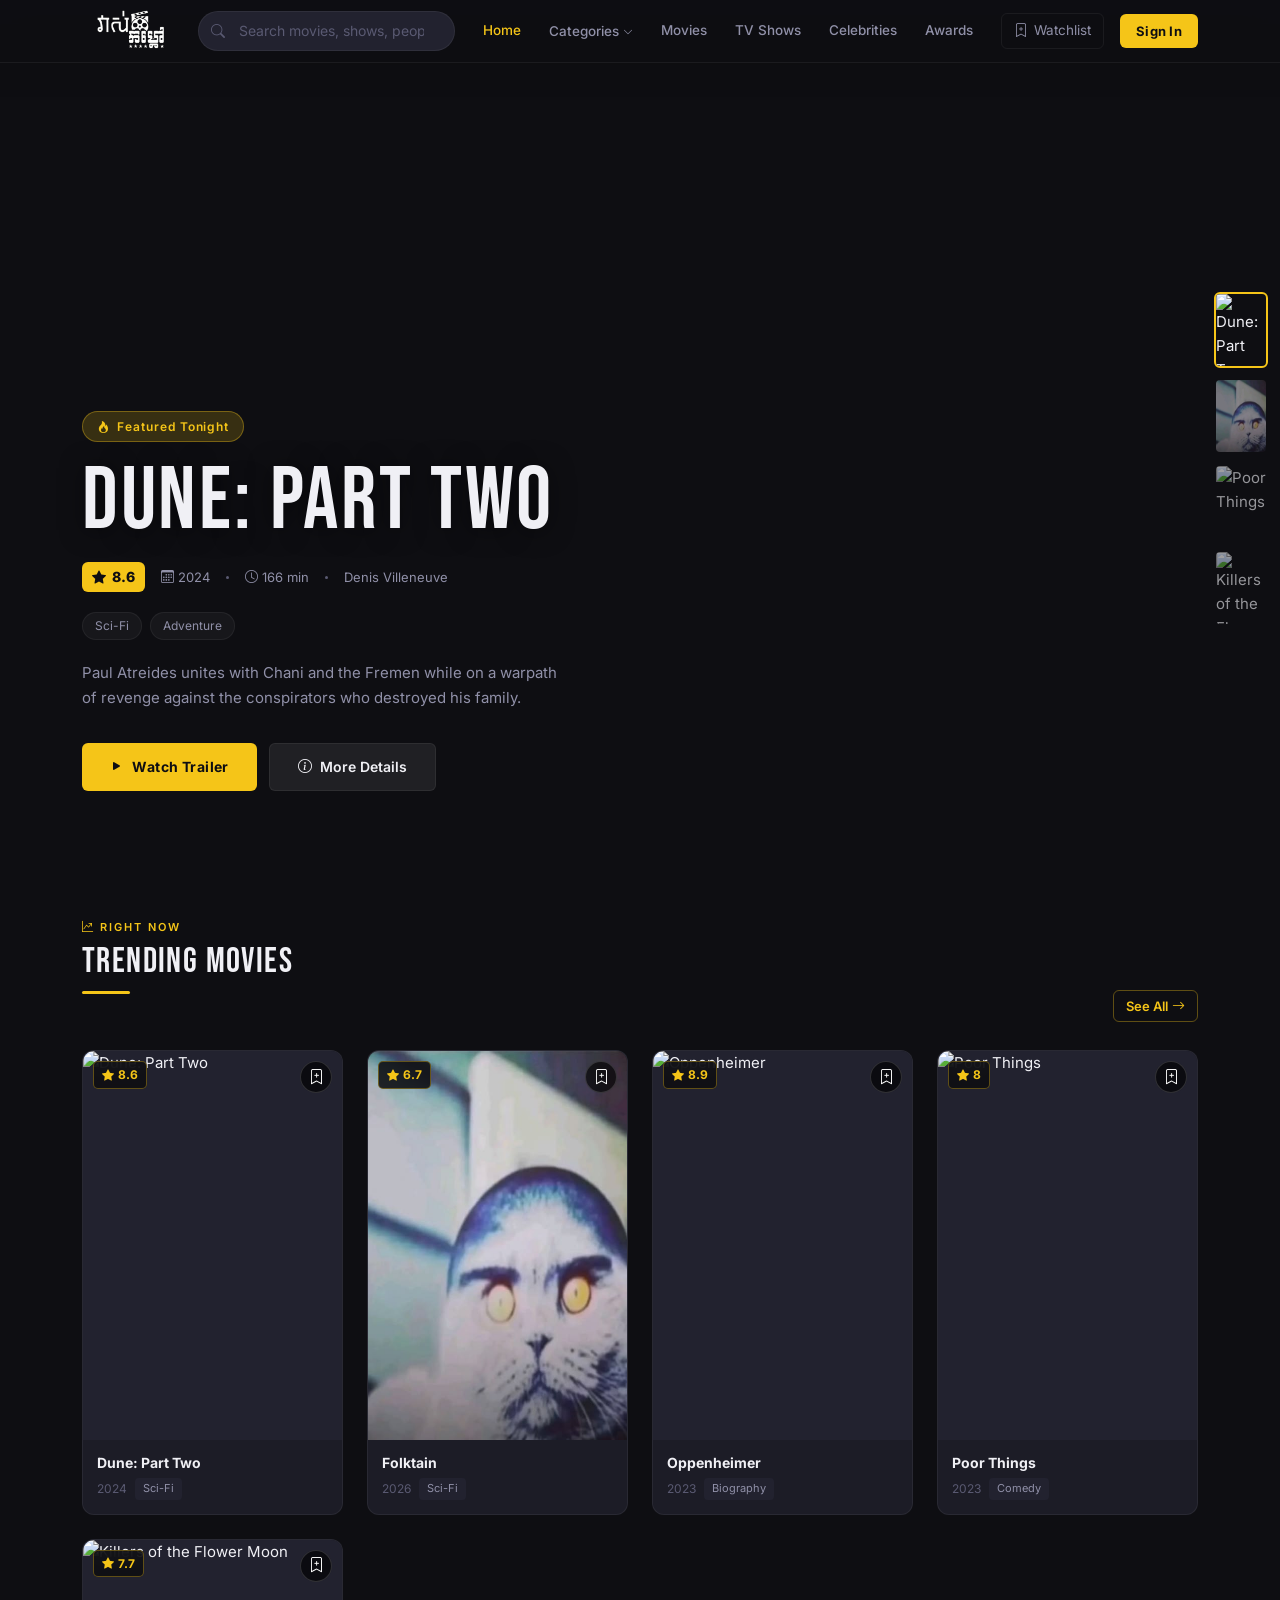
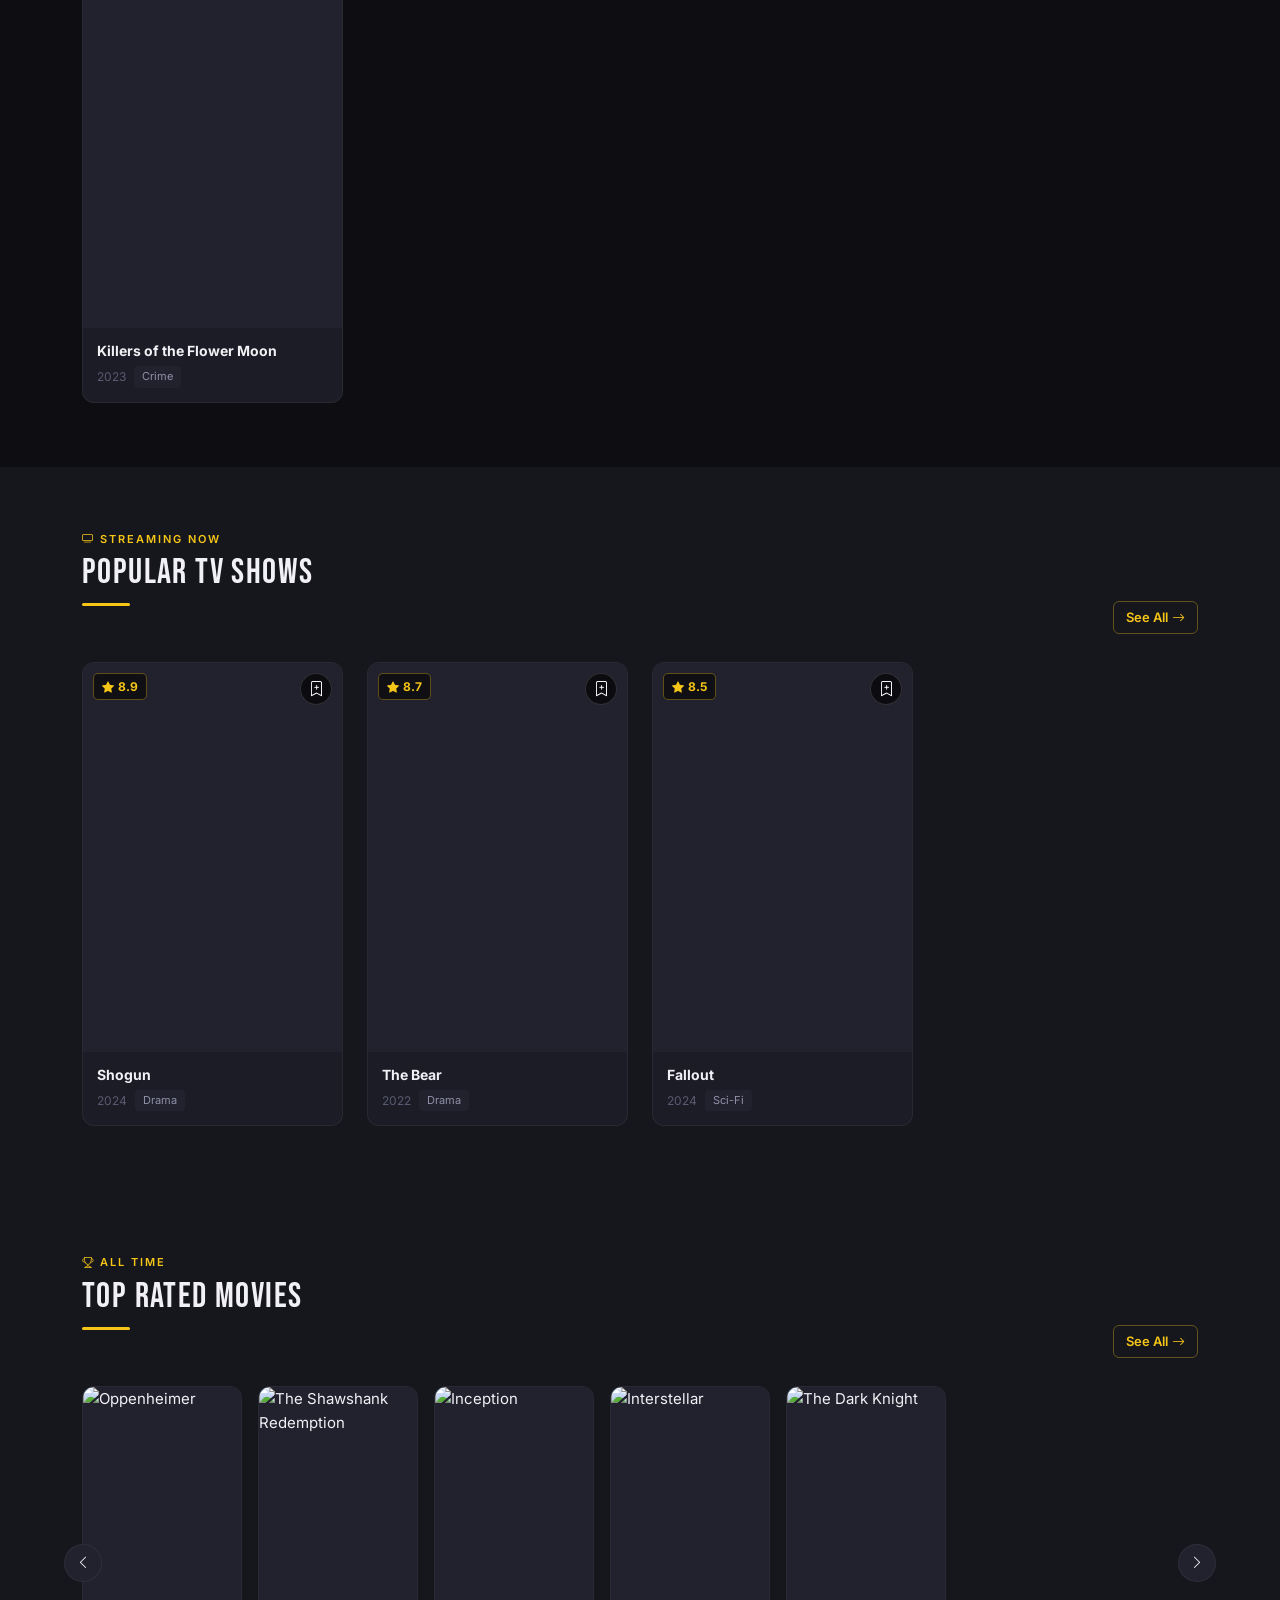
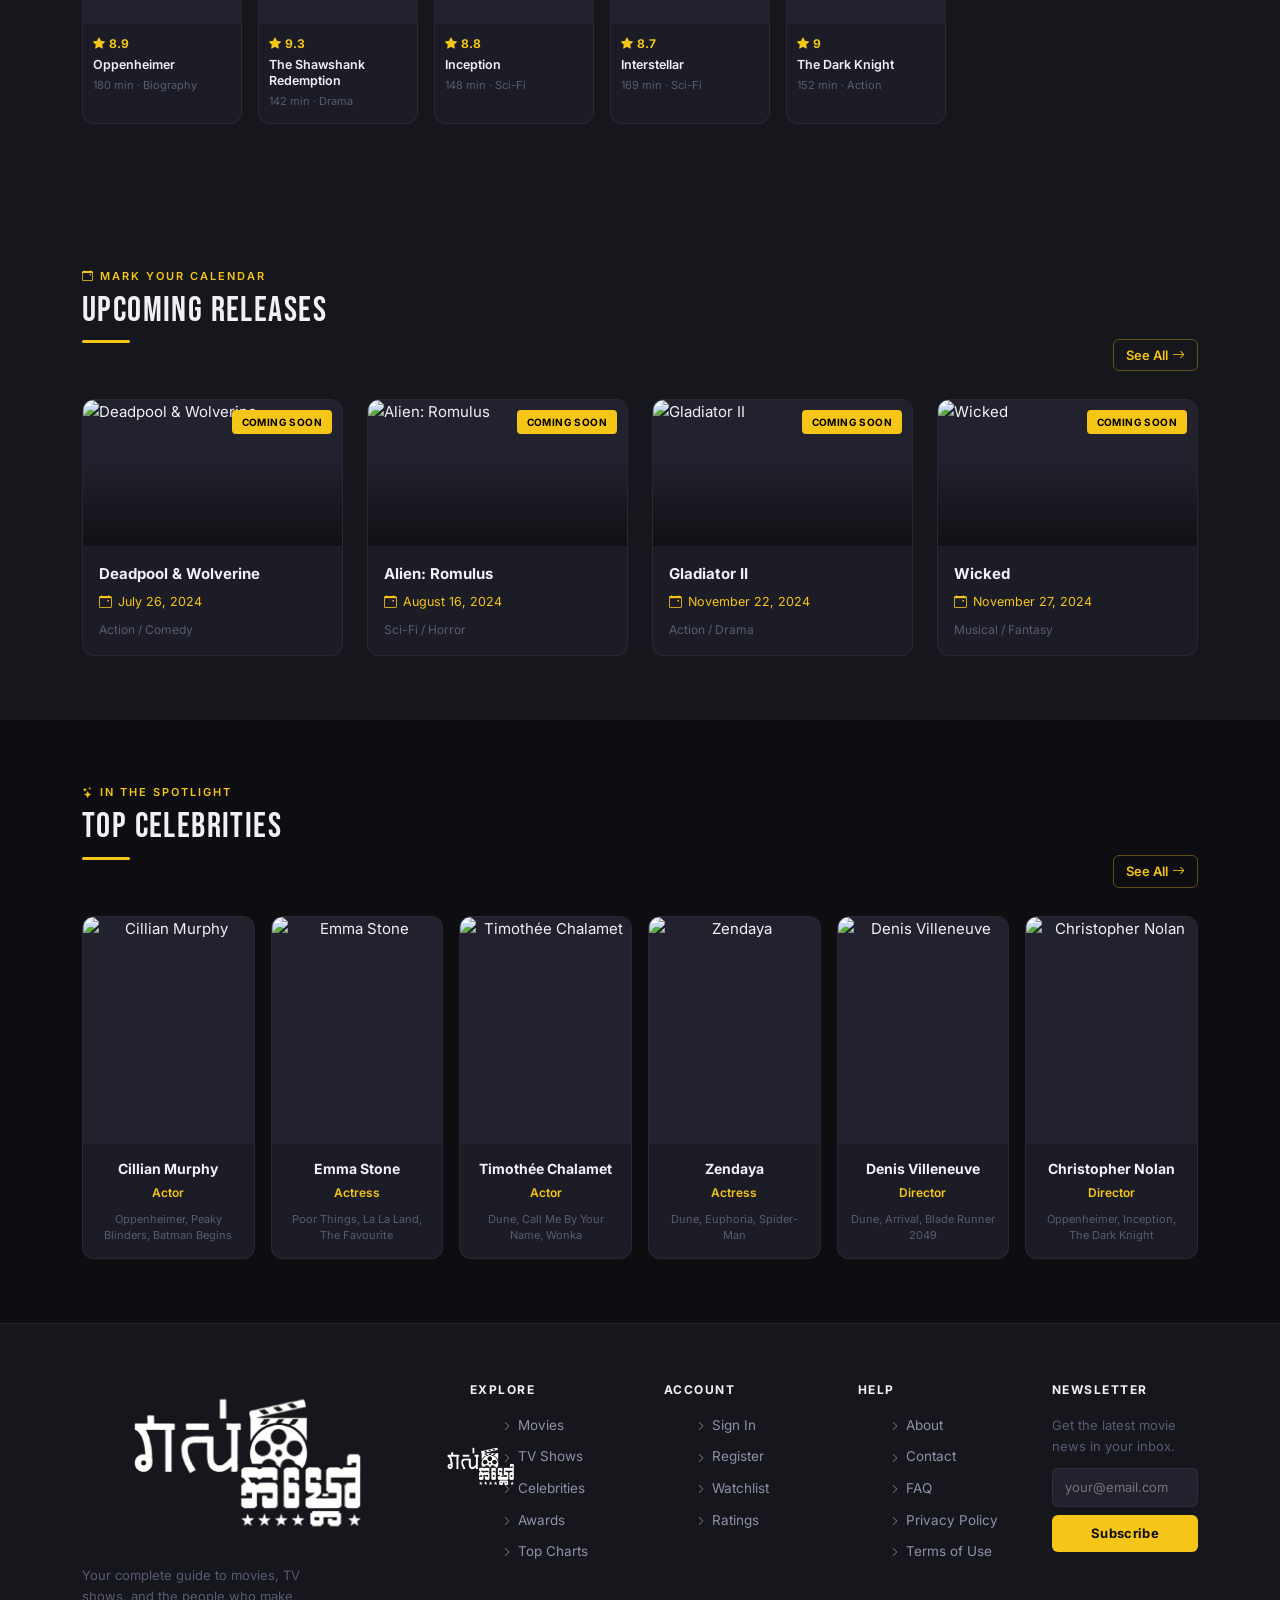
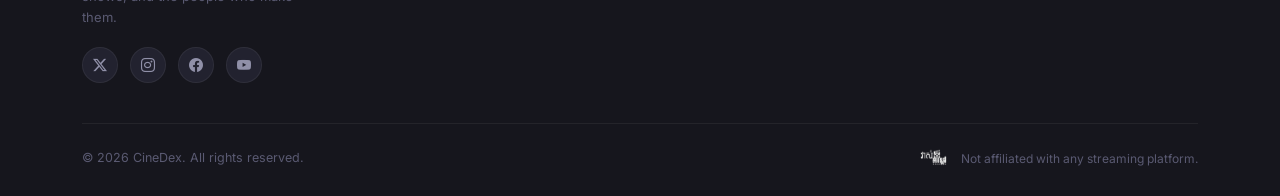
==== commit 209a8df3: "Merge branch 'main' into updated" ====
--- a/index.html
+++ b/index.html
@@ -1,381 +1,385 @@
-<!DOCTYPE html>
-<html lang="en">
-<head>
-  <meta charset="UTF-8" />
-  <meta name="viewport" content="width=device-width, initial-scale=1.0" />
-  <title>CineDex — Your Movie Universe</title>
-  <meta name="description" content="CineDex: Discover movies, TV shows, ratings, and celebrities." />
-
-  <!-- Bootstrap 5 -->
-  <link rel="stylesheet" href="https://cdn.jsdelivr.net/npm/bootstrap@5.3.2/dist/css/bootstrap.min.css" />
-  <!-- Bootstrap Icons -->
-  <link rel="stylesheet" href="https://cdn.jsdelivr.net/npm/bootstrap-icons@1.11.3/font/bootstrap-icons.min.css" />
-  <!-- Google Fonts -->
-  <link rel="preconnect" href="https://fonts.googleapis.com" />
-  <link rel="preconnect" href="https://fonts.gstatic.com" crossorigin />
-  <link href="https://fonts.googleapis.com/css2?family=Bebas+Neue&family=Inter:wght@400;500;600;700;800&display=swap" rel="stylesheet" />
-  <!-- Custom CSS -->
-  <link rel="stylesheet" href="style.css" />
-</head>
-<body>
-
-<!-- ══════════════════════════════════════════════
-     PAGE LOADER
-══════════════════════════════════════════════ -->
-<div id="pageLoader" class="page-loader">
-  <div class="loader-spinner"></div>
-</div>
-
-<!-- ══════════════════════════════════════════════
-     NAVIGATION
-══════════════════════════════════════════════ -->
-<nav class="cinedex-nav" role="navigation" aria-label="Main navigation">
-  <div class="container">
-    <div class="nav-inner">
-
-      <!-- Logo -->
-      <a href="index.html" class="cinedex-logo" aria-label="CineDex Home">
-        <img src="image/logo.jpeg" alt="" width="100">
-      </a>
-
-      <!-- Search -->
-      <div class="nav-search" role="search">
-        <i class="bi bi-search nav-search-icon" aria-hidden="true"></i>
-        <input
-          type="search"
-          id="searchInput"
-          placeholder="Search movies, shows, people…"
-          autocomplete="off"
-          aria-label="Search movies and shows"
-        />
-        <div id="searchDropdown" class="search-results-dropdown" role="listbox"></div>
-      </div>
-
-      <!-- Desktop Nav Links -->
-      <div class="nav-links" role="menubar">
-
-        <span class="nav-link-item active" onclick="window.location.href='index.html'">Home</span>
-
-        <!-- Categories dropdown -->
-        <div class="nav-dropdown" role="menuitem" id="categoriesDropdown">
-          <span class="nav-link-item" onclick="toggleCategoriesDropdown(event)">Categories <i class="bi bi-chevron-down" style="font-size:10px"></i></span>
-          <div class="nav-dropdown-menu">
-            <div class="nav-dropdown-menu-inner">
-              <a href="viewall.html?genre=Action">Action</a>
-              <a href="viewall.html?genre=Drama">Drama</a>
-              <a href="viewall.html?genre=Sci-Fi">Sci-Fi</a>
-              <a href="viewall.html?genre=Comedy">Comedy</a>
-              <a href="viewall.html?genre=Horror">Horror</a>
-              <a href="viewall.html?genre=Thriller">Thriller</a>
-              <a href="viewall.html?genre=Animation">Animation</a>
-            </div>
-          </div>
-        </div>
-
-        <span class="nav-link-item" onclick="window.location.href='viewall.html?section=allmovies'">Movies</span>
-        <span class="nav-link-item" onclick="window.location.href='viewall.html?section=alltv'">TV Shows</span>
-        <span class="nav-link-item" onclick="window.location.href='viewall.html?section=celebs'">Celebrities</span>
-        <span class="nav-link-item" onclick="window.location.href='viewall.html?section=awards'">Awards</span>
-      </div>
-
-      <!-- Watchlist -->
-      <button class="nav-watchlist" data-watchlist aria-label="My Watchlist">
-        <i class="bi bi-bookmark-plus"></i> Watchlist
-        <span data-watchlist-count style="display:none;background:var(--accent);color:#000;font-size:11px;font-weight:700;padding:1px 6px;border-radius:50px;margin-left:6px;">0</span>
-      </button>
-
-      <!-- Sign In -->
-      <button class="btn-signin">Sign In</button>
-
-      <!-- Hamburger (mobile) -->
-      <button class="nav-hamburger" id="navHamburger" aria-label="Open menu" aria-expanded="false">
-        <i class="bi bi-list"></i>
-      </button>
-
-    </div>
-  </div>
-</nav>
-
-<!-- Mobile Drawer -->
-<div class="mobile-nav-drawer" id="mobileDrawer" role="dialog" aria-label="Mobile navigation">
-  <a href="index.html">Home</a>
-  <a href="viewall.html?section=allmovies">Movies</a>
-  <a href="viewall.html?section=alltv">TV Shows</a>
-  <a href="viewall.html?section=celebs">Celebrities</a>
-  <a href="viewall.html?section=awards">Awards</a>
-  <a href="viewall.html?section=watchlist">Watchlist</a>
-  <a href="#">Sign In</a>
-</div>
-
-<!-- ══════════════════════════════════════════════
-     HERO SECTION
-══════════════════════════════════════════════ -->
-<section class="hero-section" aria-label="Featured movie">
-
-  <!-- Background image (set by JS) -->
-  <div class="hero-bg" id="heroBg"></div>
-
-  <!-- Thumbnail sidebar -->
-  <div class="hero-thumbs" id="heroThumbs" aria-label="Featured movie selector"></div>
-
-  <div class="container position-relative" style="z-index:2">
-    <div class="hero-content">
-      <div class="hero-badge">
-        <i class="bi bi-fire"></i> Featured Tonight
-      </div>
-      <h1 class="hero-title" id="heroTitle">Loading…</h1>
-      <div class="hero-meta" id="heroMeta"></div>
-      <div class="hero-genres" id="heroGenres"></div>
-      <p class="hero-description" id="heroDesc"></p>
-      <div class="hero-actions">
-        <button class="btn-primary-cta" id="heroWatchBtn">
-          <i class="bi bi-play-fill"></i> Watch Trailer
-        </button>
-        <button class="btn-secondary-cta" id="heroDetailBtn">
-          <i class="bi bi-info-circle"></i> More Details
-        </button>
-      </div>
-    </div>
-  </div>
-</section>
-
-<!-- ══════════════════════════════════════════════
-     TRENDING MOVIES
-══════════════════════════════════════════════ -->
-<section class="section-gap" aria-labelledby="trendingHeading">
-  <div class="container">
-    <div class="section-header">
-      <div>
-        <p class="section-label"><i class="bi bi-graph-up-arrow"></i> Right Now</p>
-        <h2 class="section-title" id="trendingHeading">Trending Movies</h2>
-        <div class="divider-line"></div>
-      </div>
-      <a href="viewall.html?section=trending" class="see-all-link">See All <i class="bi bi-arrow-right"></i></a>
-    </div>
-    <div class="row g-3 g-md-4" id="trendingGrid">
-      <!-- Skeleton placeholders while JS loads -->
-      <div class="col-6 col-sm-4 col-lg-3"><div class="skeleton" style="aspect-ratio:2/3;border-radius:12px"></div></div>
-      <div class="col-6 col-sm-4 col-lg-3"><div class="skeleton" style="aspect-ratio:2/3;border-radius:12px"></div></div>
-      <div class="col-6 col-sm-4 col-lg-3 d-none d-sm-block"><div class="skeleton" style="aspect-ratio:2/3;border-radius:12px"></div></div>
-      <div class="col-6 col-sm-4 col-lg-3 d-none d-lg-block"><div class="skeleton" style="aspect-ratio:2/3;border-radius:12px"></div></div>
-    </div>
-  </div>
-</section>
-
-<!-- ══════════════════════════════════════════════
-     POPULAR TV SHOWS
-══════════════════════════════════════════════ -->
-<section class="section-gap" style="background:var(--bg-secondary)" aria-labelledby="tvHeading">
-  <div class="container">
-    <div class="section-header">
-      <div>
-        <p class="section-label"><i class="bi bi-tv"></i> Streaming Now</p>
-        <h2 class="section-title" id="tvHeading">Popular TV Shows</h2>
-        <div class="divider-line"></div>
-      </div>
-      <a href="viewall.html?section=tv" class="see-all-link">See All <i class="bi bi-arrow-right"></i></a>
-    </div>
-    <div class="row g-3 g-md-4" id="tvGrid">
-      <div class="col-6 col-sm-4 col-lg-3"><div class="skeleton" style="aspect-ratio:2/3;border-radius:12px"></div></div>
-      <div class="col-6 col-sm-4 col-lg-3"><div class="skeleton" style="aspect-ratio:2/3;border-radius:12px"></div></div>
-      <div class="col-6 col-sm-4 col-lg-3 d-none d-sm-block"><div class="skeleton" style="aspect-ratio:2/3;border-radius:12px"></div></div>
-      <div class="col-6 col-sm-4 col-lg-3 d-none d-lg-block"><div class="skeleton" style="aspect-ratio:2/3;border-radius:12px"></div></div>
-    </div>
-  </div>
-</section>
-
-<!-- ══════════════════════════════════════════════
-     TOP RATED — HORIZONTAL SCROLL
-══════════════════════════════════════════════ -->
-<section class="section-gap top-rated-section" aria-labelledby="topRatedHeading">
-  <div class="container">
-    <div class="section-header">
-      <div>
-        <p class="section-label"><i class="bi bi-trophy"></i> All Time</p>
-        <h2 class="section-title" id="topRatedHeading">Top Rated Movies</h2>
-        <div class="divider-line"></div>
-      </div>
-      <a href="viewall.html?section=toprated" class="see-all-link">See All <i class="bi bi-arrow-right"></i></a>
-    </div>
-
-    <div class="scroll-strip-wrapper">
-      <button class="scroll-strip-arrow left" aria-label="Scroll left"><i class="bi bi-chevron-left"></i></button>
-      <div class="scroll-strip" id="topRatedStrip" role="list"></div>
-      <button class="scroll-strip-arrow right" aria-label="Scroll right"><i class="bi bi-chevron-right"></i></button>
-    </div>
-  </div>
-</section>
-
-<!-- ══════════════════════════════════════════════
-     UPCOMING RELEASES
-══════════════════════════════════════════════ -->
-<section class="section-gap" style="background:var(--bg-secondary)" aria-labelledby="upcomingHeading">
-  <div class="container">
-    <div class="section-header">
-      <div>
-        <p class="section-label"><i class="bi bi-calendar-event"></i> Mark Your Calendar</p>
-        <h2 class="section-title" id="upcomingHeading">Upcoming Releases</h2>
-        <div class="divider-line"></div>
-      </div>
-      <a href="viewall.html?section=upcoming" class="see-all-link">See All <i class="bi bi-arrow-right"></i></a>
-    </div>
-    <div class="row g-3 g-md-4" id="upcomingGrid"></div>
-  </div>
-</section>
-
-<!-- ══════════════════════════════════════════════
-     CELEBRITY SPOTLIGHT
-══════════════════════════════════════════════ -->
-<section class="section-gap" aria-labelledby="celebHeading">
-  <div class="container">
-    <div class="section-header">
-      <div>
-        <p class="section-label"><i class="bi bi-stars"></i> In the Spotlight</p>
-        <h2 class="section-title" id="celebHeading">Top Celebrities</h2>
-        <div class="divider-line"></div>
-      </div>
-      <a href="viewall.html?section=celebs" class="see-all-link">See All <i class="bi bi-arrow-right"></i></a>
-    </div>
-    <div class="row g-3" id="celebGrid"></div>
-  </div>
-</section>
-
-<!-- ══════════════════════════════════════════════
-     FOOTER
-══════════════════════════════════════════════ -->
-<footer class="site-footer" role="contentinfo">
-  <div class="container">
-    <div class="row g-5">
-
-      <!-- Brand column -->
-      <div class="col-12 col-md-4">
-        <div class="footer-logo-block">
-          <a href="index.html" class="cinedex-logo">
-            <img src="image/logo.jpeg" alt="CineDex" width="100">
-          </a>
-          <p class="footer-tagline">Your complete guide to movies, TV shows, and the people who make them.</p>
-        </div>
-        <div class="footer-social">
-          <a href="#" class="footer-social-icon" aria-label="Twitter"><i class="bi bi-twitter-x"></i></a>
-          <a href="#" class="footer-social-icon" aria-label="Instagram"><i class="bi bi-instagram"></i></a>
-          <a href="#" class="footer-social-icon" aria-label="Facebook"><i class="bi bi-facebook"></i></a>
-          <a href="#" class="footer-social-icon" aria-label="YouTube"><i class="bi bi-youtube"></i></a>
-        </div>
-      </div>
-
-      <!-- Explore -->
-      <div class="col-6 col-md-2">
-        <div class="footer-col-title">Explore</div>
-        <ul class="footer-links">
-          <li><a href="#"><i class="bi bi-chevron-right" style="font-size:10px"></i> Movies</a></li>
-          <li><a href="#"><i class="bi bi-chevron-right" style="font-size:10px"></i> TV Shows</a></li>
-          <li><a href="#"><i class="bi bi-chevron-right" style="font-size:10px"></i> Celebrities</a></li>
-          <li><a href="#"><i class="bi bi-chevron-right" style="font-size:10px"></i> Awards</a></li>
-          <li><a href="#"><i class="bi bi-chevron-right" style="font-size:10px"></i> Top Charts</a></li>
-        </ul>
-      </div>
-
-      <!-- Account -->
-      <div class="col-6 col-md-2">
-        <div class="footer-col-title">Account</div>
-        <ul class="footer-links">
-          <li><a href="#"><i class="bi bi-chevron-right" style="font-size:10px"></i> Sign In</a></li>
-          <li><a href="#"><i class="bi bi-chevron-right" style="font-size:10px"></i> Register</a></li>
-          <li><a href="#"><i class="bi bi-chevron-right" style="font-size:10px"></i> Watchlist</a></li>
-          <li><a href="#"><i class="bi bi-chevron-right" style="font-size:10px"></i> Ratings</a></li>
-        </ul>
-      </div>
-
-      <!-- Help -->
-      <div class="col-6 col-md-2">
-        <div class="footer-col-title">Help</div>
-        <ul class="footer-links">
-          <li><a href="#"><i class="bi bi-chevron-right" style="font-size:10px"></i> About</a></li>
-          <li><a href="#"><i class="bi bi-chevron-right" style="font-size:10px"></i> Contact</a></li>
-          <li><a href="#"><i class="bi bi-chevron-right" style="font-size:10px"></i> FAQ</a></li>
-          <li><a href="#"><i class="bi bi-chevron-right" style="font-size:10px"></i> Privacy Policy</a></li>
-          <li><a href="#"><i class="bi bi-chevron-right" style="font-size:10px"></i> Terms of Use</a></li>
-        </ul>
-      </div>
-
-      <!-- Newsletter -->
-      <div class="col-6 col-md-2">
-        <div class="footer-col-title">Newsletter</div>
-        <p style="font-size:13px;color:var(--text-muted);margin-bottom:12px">Get the latest movie news in your inbox.</p>
-        <div style="display:flex;flex-direction:column;gap:8px">
-          <input type="email" placeholder="your@email.com" style="background:var(--bg-elevated);border:1px solid var(--border-subtle);border-radius:6px;padding:8px 12px;color:var(--text-primary);font-size:13px;outline:none;width:100%" aria-label="Email for newsletter" />
-          <button class="btn-primary-cta" style="padding:8px 14px;font-size:13px;justify-content:center">Subscribe</button>
-        </div>
-      </div>
-
-    </div>
-
-    <!-- Bottom bar -->
-    <div class="footer-bottom">
-      <span class="footer-bottom-text">© 2026 CineDex. All rights reserved.</span>
-      <div class="footer-rating-badge">
-        <img src="image/logo.jpeg" alt="CineDex" style="height:20px;width:auto;border-radius:4px;">
-        <span>Not affiliated with any streaming platform.</span>
-      </div>
-    </div>
-  </div>
-</footer>
-
-<!-- ══════════════════════════════════════════════
-     SCROLL TO TOP
-══════════════════════════════════════════════ -->
-<button id="scrollTopBtn" aria-label="Scroll to top">
-  <i class="bi bi-chevron-up"></i>
-</button>
-
-<!-- ══════════════════════════════════════════════
-     SIGN IN MODAL
-══════════════════════════════════════════════ -->
-<div class="modal fade" id="signInModal" tabindex="-1" aria-labelledby="signInModalLabel" aria-hidden="true">
-  <div class="modal-dialog modal-dialog-centered">
-    <div class="modal-content">
-      <div class="modal-header border-0 pb-0">
-        <button type="button" class="btn-close btn-close-white" data-bs-dismiss="modal" aria-label="Close"></button>
-      </div>
-      <div class="modal-body text-center px-5 pb-5">
-        <h2 class="modal-title mb-3" id="signInModalLabel" style="color:white; display:flex; align-items:center; justify-content:center; gap:10px;">
-          Welcome to <img src="image/logo.jpeg" alt="CineDex Logo" width="140" style="vertical-align:middle;">
-        </h2>
-        <p class="text-muted mb-4" style="font-size:14px; color:white;">
-          Sign in to save your watchlist and ratings
-        </p>
-
-        <button class="signin-social-btn mb-3">
-          <img src="https://www.svgrepo.com/show/475656/google-color.svg" width="20" alt="Google"> Continue with Google
-        </button>
-        <button class="signin-social-btn mb-3">
-          <img src="https://www.svgrepo.com/show/475647/facebook-color.svg" width="20" alt="Facebook"> Continue with Facebook
-        </button>
-        <button class="signin-social-btn mb-4">
-          <svg width="20" height="20" viewBox="0 0 24 24" fill="white"><path d="M12 2C6.48 2 2 6.48 2 12s4.48 10 10 10 10-4.48 10-10S17.52 2 12 2zm-1 14H9V8h2v8zm4 0h-2V8h2v8z"/></svg> Continue with Apple
-        </button>
-
-        <div class="signin-divider mb-3"><span>Or</span></div>
-
-        <p style="font-size:14px; color:white;">
-          <a href="#" class="text-accent">Sign up</a> or <a href="#" class="text-accent">log in</a> with email
-        </p>
-        <p class="text-muted mt-3" style="font-size:12px; color:white;">
-          By continuing, you agree to our <a href="#" class="text-accent">Terms</a> and <a href="#" class="text-accent">Privacy Policy</a>.
-        </p>
-      </div>
-    </div>
-  </div>
-</div>
-
-<!-- ══════════════════════════════════════════════
-     TOAST NOTIFICATION
-══════════════════════════════════════════════ -->
-<div id="toastNotification" class="toast-custom" role="status" aria-live="polite"></div>
-
-<!-- Bootstrap 5 JS -->
-<script src="https://cdn.jsdelivr.net/npm/bootstrap@5.3.2/dist/js/bootstrap.bundle.min.js"></script>
-<!-- CineDex Script -->
-<script src="script.js"></script>
-</body>
+<!DOCTYPE html>
+<html lang="en">
+<head>
+  <meta charset="UTF-8" />
+  <meta name="viewport" content="width=device-width, initial-scale=1.0" />
+  <title>CineDex — Your Movie Universe</title>
+  <meta name="description" content="CineDex: Discover movies, TV shows, ratings, and celebrities." />
+
+  <!-- Bootstrap 5 -->
+  <link rel="stylesheet" href="https://cdn.jsdelivr.net/npm/bootstrap@5.3.2/dist/css/bootstrap.min.css" />
+  <!-- Bootstrap Icons -->
+  <link rel="stylesheet" href="https://cdn.jsdelivr.net/npm/bootstrap-icons@1.11.3/font/bootstrap-icons.min.css" />
+  <!-- Google Fonts -->
+  <link rel="preconnect" href="https://fonts.googleapis.com" />
+  <link rel="preconnect" href="https://fonts.gstatic.com" crossorigin />
+  <link href="https://fonts.googleapis.com/css2?family=Bebas+Neue&family=Inter:wght@400;500;600;700;800&display=swap" rel="stylesheet" />
+  <!-- Custom CSS -->
+  <link rel="stylesheet" href="style.css" />
+</head>
+<body>
+
+<!-- ══════════════════════════════════════════════
+     PAGE LOADER
+══════════════════════════════════════════════ -->
+<div id="pageLoader" class="page-loader">
+  <div class="loader-spinner"></div>
+</div>
+
+<!-- ══════════════════════════════════════════════
+     NAVIGATION
+══════════════════════════════════════════════ -->
+<nav class="cinedex-nav" role="navigation" aria-label="Main navigation">
+  <div class="container">
+    <div class="nav-inner">
+
+      <!-- Logo -->
+      <a href="index.html" class="cinedex-logo" aria-label="CineDex Home">
+        <img src="logo.jpeg" alt="" width="100">
+      </a>
+
+      <!-- Search -->
+      <div class="nav-search" role="search">
+        <i class="bi bi-search nav-search-icon" aria-hidden="true"></i>
+        <input
+          type="search"
+          id="searchInput"
+          placeholder="Search movies, shows, people…"
+          autocomplete="off"
+          aria-label="Search movies and shows"
+        />
+        <div id="searchDropdown" class="search-results-dropdown" role="listbox"></div>
+      </div>
+
+      <!-- Desktop Nav Links -->
+      <div class="nav-links" role="menubar">
+
+        <span class="nav-link-item active" onclick="window.location.href='index.html'">Home</span>
+
+        <!-- Categories dropdown -->
+        <div class="nav-dropdown" role="menuitem" id="categoriesDropdown">
+          <span class="nav-link-item" onclick="toggleCategoriesDropdown(event)">Categories <i class="bi bi-chevron-down" style="font-size:10px"></i></span>
+          <div class="nav-dropdown-menu">
+            <div class="nav-dropdown-menu-inner">
+              <a href="viewall.html?genre=Action">Action</a>
+              <a href="viewall.html?genre=Drama">Drama</a>
+              <a href="viewall.html?genre=Sci-Fi">Sci-Fi</a>
+              <a href="viewall.html?genre=Comedy">Comedy</a>
+              <a href="viewall.html?genre=Horror">Horror</a>
+              <a href="viewall.html?genre=Thriller">Thriller</a>
+              <a href="viewall.html?genre=Animation">Animation</a>
+            </div>
+          </div>
+        </div>
+
+        <span class="nav-link-item" onclick="window.location.href='viewall.html?section=allmovies'">Movies</span>
+        <span class="nav-link-item" onclick="window.location.href='viewall.html?section=alltv'">TV Shows</span>
+        <span class="nav-link-item" onclick="window.location.href='viewall.html?section=celebs'">Celebrities</span>
+        <span class="nav-link-item" onclick="window.location.href='viewall.html?section=awards'">Awards</span>
+      </div>
+
+      <!-- Watchlist -->
+      <button class="nav-watchlist" data-watchlist aria-label="My Watchlist">
+        <i class="bi bi-bookmark-plus"></i> Watchlist
+        <span data-watchlist-count style="display:none;background:var(--accent);color:#000;font-size:11px;font-weight:700;padding:1px 6px;border-radius:50px;margin-left:6px;">0</span>
+      </button>
+
+      <!-- Sign In -->
+      <button class="btn-signin">Sign In
+        <a href=""></a>
+      </button>
+
+      <!-- Hamburger (mobile) -->
+      <button class="nav-hamburger" id="navHamburger" aria-label="Open menu" aria-expanded="false">
+        <i class="bi bi-list"></i>
+      </button>
+
+    </div>
+  </div>
+</nav>
+
+<!-- Mobile Drawer -->
+<div class="mobile-nav-drawer" id="mobileDrawer" role="dialog" aria-label="Mobile navigation">
+  <a href="index.html">Home</a>
+  <a href="viewall.html?section=allmovies">Movies</a>
+  <a href="viewall.html?section=alltv">TV Shows</a>
+  <a href="viewall.html?section=celebs">Celebrities</a>
+  <a href="viewall.html?section=awards">Awards</a>
+  <a href="viewall.html?section=watchlist">Watchlist</a>
+  <a href="#">Sign In</a>
+</div>
+
+<!-- ══════════════════════════════════════════════
+     HERO SECTION
+══════════════════════════════════════════════ -->
+<section class="hero-section" aria-label="Featured movie">
+
+  <!-- Background image (set by JS) -->
+  <div class="hero-bg" id="heroBg"></div>
+
+  <!-- Thumbnail sidebar -->
+  <div class="hero-thumbs" id="heroThumbs" aria-label="Featured movie selector"></div>
+
+  <div class="container position-relative" style="z-index:2">
+    <div class="hero-content">
+      <div class="hero-badge">
+        <i class="bi bi-fire"></i> Featured Tonight
+      </div>
+      <h1 class="hero-title" id="heroTitle">Loading…</h1>
+      <div class="hero-meta" id="heroMeta"></div>
+      <div class="hero-genres" id="heroGenres"></div>
+      <p class="hero-description" id="heroDesc"></p>
+      <div class="hero-actions">
+        <button class="btn-primary-cta" id="heroWatchBtn">
+          <i class="bi bi-play-fill"></i> Watch Trailer
+        </button>
+        <button class="btn-secondary-cta" id="heroDetailBtn">
+          <i class="bi bi-info-circle"></i> More Details
+        </button>
+      </div>
+    </div>
+  </div>
+</section>
+
+<!-- ══════════════════════════════════════════════
+     TRENDING MOVIES
+══════════════════════════════════════════════ -->
+<section class="section-gap" aria-labelledby="trendingHeading">
+  <div class="container">
+    <div class="section-header">
+      <div>
+        <p class="section-label"><i class="bi bi-graph-up-arrow"></i> Right Now</p>
+        <h2 class="section-title" id="trendingHeading">Trending Movies</h2>
+        <div class="divider-line"></div>
+      </div>
+      <a href="viewall.html?section=trending" class="see-all-link">See All <i class="bi bi-arrow-right"></i></a>
+    </div>
+    <div class="row g-3 g-md-4" id="trendingGrid">
+      <!-- Skeleton placeholders while JS loads -->
+      <div class="col-6 col-sm-4 col-lg-3"><div class="skeleton" style="aspect-ratio:2/3;border-radius:12px"></div></div>
+      <div class="col-6 col-sm-4 col-lg-3"><div class="skeleton" style="aspect-ratio:2/3;border-radius:12px"></div></div>
+      <div class="col-6 col-sm-4 col-lg-3 d-none d-sm-block"><div class="skeleton" style="aspect-ratio:2/3;border-radius:12px"></div></div>
+      <div class="col-6 col-sm-4 col-lg-3 d-none d-lg-block"><div class="skeleton" style="aspect-ratio:2/3;border-radius:12px"></div></div>
+    </div>
+  </div>
+</section>
+
+<!-- ══════════════════════════════════════════════
+     POPULAR TV SHOWS
+══════════════════════════════════════════════ -->
+<section class="section-gap" style="background:var(--bg-secondary)" aria-labelledby="tvHeading">
+  <div class="container">
+    <div class="section-header">
+      <div>
+        <p class="section-label"><i class="bi bi-tv"></i> Streaming Now</p>
+        <h2 class="section-title" id="tvHeading">Popular TV Shows</h2>
+        <div class="divider-line"></div>
+      </div>
+      <a href="viewall.html?section=tv" class="see-all-link">See All <i class="bi bi-arrow-right"></i></a>
+    </div>
+    <div class="row g-3 g-md-4" id="tvGrid">
+      <div class="col-6 col-sm-4 col-lg-3"><div class="skeleton" style="aspect-ratio:2/3;border-radius:12px"></div></div>
+      <div class="col-6 col-sm-4 col-lg-3"><div class="skeleton" style="aspect-ratio:2/3;border-radius:12px"></div></div>
+      <div class="col-6 col-sm-4 col-lg-3 d-none d-sm-block"><div class="skeleton" style="aspect-ratio:2/3;border-radius:12px"></div></div>
+      <div class="col-6 col-sm-4 col-lg-3 d-none d-lg-block"><div class="skeleton" style="aspect-ratio:2/3;border-radius:12px"></div></div>
+    </div>
+  </div>
+</section>
+
+<!-- ══════════════════════════════════════════════
+     TOP RATED — HORIZONTAL SCROLL
+══════════════════════════════════════════════ -->
+<section class="section-gap top-rated-section" aria-labelledby="topRatedHeading">
+  <div class="container">
+    <div class="section-header">
+      <div>
+        <p class="section-label"><i class="bi bi-trophy"></i> All Time</p>
+        <h2 class="section-title" id="topRatedHeading">Top Rated Movies</h2>
+        <div class="divider-line"></div>
+      </div>
+      <a href="viewall.html?section=toprated" class="see-all-link">See All <i class="bi bi-arrow-right"></i></a>
+    </div>
+
+    <div class="scroll-strip-wrapper">
+      <button class="scroll-strip-arrow left" aria-label="Scroll left"><i class="bi bi-chevron-left"></i></button>
+      <div class="scroll-strip" id="topRatedStrip" role="list"></div>
+      <button class="scroll-strip-arrow right" aria-label="Scroll right"><i class="bi bi-chevron-right"></i></button>
+    </div>
+  </div>
+</section>
+
+<!-- ══════════════════════════════════════════════
+     UPCOMING RELEASES
+══════════════════════════════════════════════ -->
+<section class="section-gap" style="background:var(--bg-secondary)" aria-labelledby="upcomingHeading">
+  <div class="container">
+    <div class="section-header">
+      <div>
+        <p class="section-label"><i class="bi bi-calendar-event"></i> Mark Your Calendar</p>
+        <h2 class="section-title" id="upcomingHeading">Upcoming Releases</h2>
+        <div class="divider-line"></div>
+      </div>
+      <a href="viewall.html?section=upcoming" class="see-all-link">See All <i class="bi bi-arrow-right"></i></a>
+    </div>
+    <div class="row g-3 g-md-4" id="upcomingGrid"></div>
+  </div>
+</section>
+
+<!-- ══════════════════════════════════════════════
+     CELEBRITY SPOTLIGHT
+══════════════════════════════════════════════ -->
+<section class="section-gap" aria-labelledby="celebHeading">
+  <div class="container">
+    <div class="section-header">
+      <div>
+        <p class="section-label"><i class="bi bi-stars"></i> In the Spotlight</p>
+        <h2 class="section-title" id="celebHeading">Top Celebrities</h2>
+        <div class="divider-line"></div>
+      </div>
+      <a href="viewall.html?section=celebs" class="see-all-link">See All <i class="bi bi-arrow-right"></i></a>
+    </div>
+    <div class="row g-3" id="celebGrid"></div>
+  </div>
+</section>
+
+<!-- ══════════════════════════════════════════════
+     FOOTER
+══════════════════════════════════════════════ -->
+<footer class="site-footer" role="contentinfo">
+  <div class="container">
+    <div class="row g-5">
+
+      <!-- Brand column -->
+      <div class="col-12 col-md-4">
+        <div class="footer-logo-block">
+          <a href="index.html" class="cinedex-logo">
+            <img src="logo.jpeg" alt="" >
+            
+            <img src="logo.jpeg" alt="CineDex" width="100">
+          </a>
+          <p class="footer-tagline">Your complete guide to movies, TV shows, and the people who make them.</p>
+        </div>
+        <div class="footer-social">
+          <a href="#" class="footer-social-icon" aria-label="Twitter"><i class="bi bi-twitter-x"></i></a>
+          <a href="#" class="footer-social-icon" aria-label="Instagram"><i class="bi bi-instagram"></i></a>
+          <a href="#" class="footer-social-icon" aria-label="Facebook"><i class="bi bi-facebook"></i></a>
+          <a href="#" class="footer-social-icon" aria-label="YouTube"><i class="bi bi-youtube"></i></a>
+        </div>
+      </div>
+
+      <!-- Explore -->
+      <div class="col-6 col-md-2">
+        <div class="footer-col-title">Explore</div>
+        <ul class="footer-links">
+          <li><a href="#"><i class="bi bi-chevron-right" style="font-size:10px"></i> Movies</a></li>
+          <li><a href="#"><i class="bi bi-chevron-right" style="font-size:10px"></i> TV Shows</a></li>
+          <li><a href="#"><i class="bi bi-chevron-right" style="font-size:10px"></i> Celebrities</a></li>
+          <li><a href="#"><i class="bi bi-chevron-right" style="font-size:10px"></i> Awards</a></li>
+          <li><a href="#"><i class="bi bi-chevron-right" style="font-size:10px"></i> Top Charts</a></li>
+        </ul>
+      </div>
+
+      <!-- Account -->
+      <div class="col-6 col-md-2">
+        <div class="footer-col-title">Account</div>
+        <ul class="footer-links">
+          <li><a href="#"><i class="bi bi-chevron-right" style="font-size:10px"></i> Sign In</a></li>
+          <li><a href="#"><i class="bi bi-chevron-right" style="font-size:10px"></i> Register</a></li>
+          <li><a href="#"><i class="bi bi-chevron-right" style="font-size:10px"></i> Watchlist</a></li>
+          <li><a href="#"><i class="bi bi-chevron-right" style="font-size:10px"></i> Ratings</a></li>
+        </ul>
+      </div>
+
+      <!-- Help -->
+      <div class="col-6 col-md-2">
+        <div class="footer-col-title">Help</div>
+        <ul class="footer-links">
+          <li><a href="#"><i class="bi bi-chevron-right" style="font-size:10px"></i> About</a></li>
+          <li><a href="#"><i class="bi bi-chevron-right" style="font-size:10px"></i> Contact</a></li>
+          <li><a href="#"><i class="bi bi-chevron-right" style="font-size:10px"></i> FAQ</a></li>
+          <li><a href="#"><i class="bi bi-chevron-right" style="font-size:10px"></i> Privacy Policy</a></li>
+          <li><a href="#"><i class="bi bi-chevron-right" style="font-size:10px"></i> Terms of Use</a></li>
+        </ul>
+      </div>
+
+      <!-- Newsletter -->
+      <div class="col-6 col-md-2">
+        <div class="footer-col-title">Newsletter</div>
+        <p style="font-size:13px;color:var(--text-muted);margin-bottom:12px">Get the latest movie news in your inbox.</p>
+        <div style="display:flex;flex-direction:column;gap:8px">
+          <input type="email" placeholder="your@email.com" style="background:var(--bg-elevated);border:1px solid var(--border-subtle);border-radius:6px;padding:8px 12px;color:var(--text-primary);font-size:13px;outline:none;width:100%" aria-label="Email for newsletter" />
+          <button class="btn-primary-cta" style="padding:8px 14px;font-size:13px;justify-content:center">Subscribe</button>
+        </div>
+      </div>
+
+    </div>
+
+    <!-- Bottom bar -->
+    <div class="footer-bottom">
+      <span class="footer-bottom-text">© 2026 CineDex. All rights reserved.</span>
+      <div class="footer-rating-badge">
+        <img src="logo.jpeg" alt="CineDex" style="height:20px;width:auto;border-radius:4px;">
+        <span>Not affiliated with any streaming platform.</span>
+      </div>
+    </div>
+  </div>
+</footer>
+
+<!-- ══════════════════════════════════════════════
+     SCROLL TO TOP
+══════════════════════════════════════════════ -->
+<button id="scrollTopBtn" aria-label="Scroll to top">
+  <i class="bi bi-chevron-up"></i>
+</button>
+
+<!-- ══════════════════════════════════════════════
+     SIGN IN MODAL
+══════════════════════════════════════════════ -->
+<div class="modal fade" id="signInModal" tabindex="-1" aria-labelledby="signInModalLabel" aria-hidden="true">
+  <div class="modal-dialog modal-dialog-centered">
+    <div class="modal-content">
+      <div class="modal-header border-0 pb-0">
+        <button type="button" class="btn-close btn-close-white" data-bs-dismiss="modal" aria-label="Close"></button>
+      </div>
+      <div class="modal-body text-center px-5 pb-5">
+        <h2 class="modal-title mb-3" id="signInModalLabel" style="color:white; display:flex; align-items:center; justify-content:center; gap:10px;">
+          Welcome to <img src="logo.jpeg" alt="CineDex Logo" width="140" style="vertical-align:middle;">
+        </h2>
+        <p class="text-muted mb-4" style="font-size:14px; color:white;">
+          Sign in to save your watchlist and ratings
+        </p>
+
+        <button class="signin-social-btn mb-3">
+          <img src="https://www.svgrepo.com/show/475656/google-color.svg" width="20" alt="Google"> Continue with Google
+        </button>
+        <button class="signin-social-btn mb-3">
+          <img src="https://www.svgrepo.com/show/475647/facebook-color.svg" width="20" alt="Facebook"> Continue with Facebook
+        </button>
+        <button class="signin-social-btn mb-4">
+          <svg width="20" height="20" viewBox="0 0 24 24" fill="white"><path d="M12 2C6.48 2 2 6.48 2 12s4.48 10 10 10 10-4.48 10-10S17.52 2 12 2zm-1 14H9V8h2v8zm4 0h-2V8h2v8z"/></svg> Continue with Apple
+        </button>
+
+        <div class="signin-divider mb-3"><span>Or</span></div>
+
+        <p style="font-size:14px; color:white;">
+          <a href="#" class="text-accent">Sign up</a> or <a href="#" class="text-accent">log in</a> with email
+        </p>
+        <p class="text-muted mt-3" style="font-size:12px; color:white;">
+          By continuing, you agree to our <a href="#" class="text-accent">Terms</a> and <a href="#" class="text-accent">Privacy Policy</a>.
+        </p>
+      </div>
+    </div>
+  </div>
+</div>
+
+<!-- ══════════════════════════════════════════════
+     TOAST NOTIFICATION
+══════════════════════════════════════════════ -->
+<div id="toastNotification" class="toast-custom" role="status" aria-live="polite"></div>
+
+<!-- Bootstrap 5 JS -->
+<script src="https://cdn.jsdelivr.net/npm/bootstrap@5.3.2/dist/js/bootstrap.bundle.min.js"></script>
+<!-- CineDex Script -->
+<script src="script.js"></script>
+</body>
 </html>
--- a/style.css
+++ b/style.css
@@ -1,1345 +1,1345 @@
-/* ============================================================
-   CineDex — Movie Database Website
-   style.css — Master Stylesheet
-   ============================================================ */
-
-/* ── 1. CSS Custom Properties (Design Tokens) ─────────────── */
-:root {
-  --bg-primary:     #0e0e12;
-  --bg-secondary:   #16161d;
-  --bg-card:        #1c1c26;
-  --bg-elevated:    #22222f;
-  --accent:         #f5c518;
-  --accent-dim:     #c9a010;
-  --accent-glow:    rgba(245, 197, 24, 0.18);
-  --text-primary:   #f0f0f5;
-  --text-secondary: #9090a8;
-  --text-muted:     #5a5a72;
-  --border-subtle:  rgba(255,255,255,0.06);
-  --border-accent:  rgba(245, 197, 24, 0.35);
-  --radius-sm:      6px;
-  --radius-md:      12px;
-  --radius-lg:      18px;
-  --transition:     0.25s cubic-bezier(0.4, 0, 0.2, 1);
-  --shadow-card:    0 4px 24px rgba(0,0,0,0.45);
-  --shadow-hover:   0 12px 40px rgba(0,0,0,0.65);
-  --font-display:   'Bebas Neue', 'Impact', sans-serif;
-  --font-body:      'Inter', 'Segoe UI', sans-serif;
-}
-
-/* ── 2. Base Reset & Typography ───────────────────────────── */
-*, *::before, *::after { box-sizing: border-box; margin: 0; padding: 0; }
-
-html { scroll-behavior: smooth; }
-
-body {
-  background-color: var(--bg-primary);
-  color: var(--text-primary);
-  font-family: var(--font-body);
-  font-size: 15px;
-  line-height: 1.6;
-  -webkit-font-smoothing: antialiased;
-}
-
-a { color: inherit; text-decoration: none; transition: color var(--transition); }
-a:hover { color: var(--accent); }
-
-img { max-width: 100%; display: block; }
-
-/* ── 3. Scrollbar ─────────────────────────────────────────── */
-::-webkit-scrollbar { width: 6px; height: 6px; }
-::-webkit-scrollbar-track { background: var(--bg-primary); }
-::-webkit-scrollbar-thumb { background: var(--bg-elevated); border-radius: 99px; }
-::-webkit-scrollbar-thumb:hover { background: var(--accent-dim); }
-
-/* ── 4. Utility Classes ───────────────────────────────────── */
-.text-accent    { color: var(--accent); }
-.text-muted-alt { color: var(--text-secondary); }
-.bg-card-custom { background: var(--bg-card); }
-.section-gap    { padding: 64px 0; }
-.section-gap-sm { padding: 40px 0; }
-
-.section-label {
-  font-size: 11px;
-  letter-spacing: 0.18em;
-  text-transform: uppercase;
-  color: var(--accent);
-  font-weight: 600;
-  margin-bottom: 6px;
-}
-
-.section-title {
-  font-family: var(--font-display);
-  font-size: clamp(1.6rem, 3vw, 2.2rem);
-  letter-spacing: 0.04em;
-  color: var(--text-primary);
-  line-height: 1.1;
-}
-
-.divider-line {
-  width: 48px; height: 3px;
-  background: var(--accent);
-  border-radius: 2px;
-  margin: 10px 0 28px;
-}
-
-/* ── 5. Navigation ────────────────────────────────────────── */
-.cinedex-nav {
-  background: rgba(14, 14, 18, 0.96);
-  backdrop-filter: blur(18px);
-  -webkit-backdrop-filter: blur(18px);
-  border-bottom: 1px solid var(--border-subtle);
-  position: sticky;
-  top: 0;
-  z-index: 1000;
-  padding: 0;
-}
-
-.nav-inner {
-  display: flex;
-  align-items: center;
-  gap: 16px;
-  height: 62px;
-}
-
-/* Logo */
-.cinedex-logo {
-  display: flex;
-  align-items: center;
-  gap: 10px;
-  flex-shrink: 0;
-  text-decoration: none;
-}
-
-.logo-mark {
-  width: 34px; height: 34px;
-  background: var(--accent);
-  border-radius: var(--radius-sm);
-  display: flex; align-items: center; justify-content: center;
-  font-family: var(--font-display);
-  font-size: 17px;
-  color: #0e0e12;
-  letter-spacing: 0.02em;
-  flex-shrink: 0;
-}
-
-.logo-text {
-  font-family: var(--font-display);
-  font-size: 1.5rem;
-  letter-spacing: 0.08em;
-  color: var(--text-primary);
-  line-height: 1;
-}
-
-.logo-text span { color: var(--accent); }
-
-/* Search bar */
-.nav-search {
-  flex: 1;
-  max-width: 380px;
-  position: relative;
-}
-
-.nav-search input {
-  width: 100%;
-  background: var(--bg-elevated);
-  border: 1px solid var(--border-subtle);
-  border-radius: 40px;
-  color: var(--text-primary);
-  padding: 8px 16px 8px 40px;
-  font-size: 14px;
-  font-family: var(--font-body);
-  transition: border-color var(--transition), box-shadow var(--transition);
-  outline: none;
-}
-
-.nav-search input::placeholder { color: var(--text-muted); }
-.nav-search input:focus {
-  border-color: var(--border-accent);
-  box-shadow: 0 0 0 3px var(--accent-glow);
-}
-
-.nav-search-icon {
-  position: absolute;
-  left: 13px; top: 50%;
-  transform: translateY(-50%);
-  color: var(--text-muted);
-  font-size: 14px;
-  pointer-events: none;
-}
-
-/* Search results dropdown */
-.search-results-dropdown {
-  position: absolute;
-  top: calc(100% + 6px);
-  left: 0; right: 0;
-  background: var(--bg-elevated);
-  border: 1px solid var(--border-subtle);
-  border-radius: var(--radius-md);
-  overflow: hidden;
-  box-shadow: var(--shadow-hover);
-  z-index: 2000;
-  display: none;
-  max-height: 420px;
-  overflow-y: auto;
-}
-
-.search-results-dropdown.show { display: block; }
-
-.search-result-item {
-  display: flex;
-  align-items: center;
-  gap: 12px;
-  padding: 10px 14px;
-  cursor: pointer;
-  transition: background var(--transition);
-  border-bottom: 1px solid var(--border-subtle);
-}
-
-.search-result-item:last-child { border-bottom: none; }
-.search-result-item:hover { background: var(--bg-card); }
-
-.search-result-item img {
-  width: 38px; height: 54px;
-  object-fit: cover;
-  border-radius: 4px;
-  flex-shrink: 0;
-}
-
-.search-result-info strong { display: block; font-size: 13px; }
-.search-result-info span   { font-size: 12px; color: var(--text-secondary); }
-
-/* Nav links */
-.nav-links {
-  display: flex;
-  align-items: center;
-  gap: 4px;
-  flex-shrink: 0;
-}
-
-.nav-link-item {
-  padding: 6px 12px;
-  border-radius: var(--radius-sm);
-  font-size: 13.5px;
-  font-weight: 500;
-  color: var(--text-secondary);
-  transition: color var(--transition), background var(--transition);
-  white-space: nowrap;
-  cursor: pointer;
-}
-
-.nav-link-item:hover { color: var(--text-primary); background: var(--bg-elevated); }
-.nav-link-item.active { color: var(--accent); }
-
-/* Nav dropdown */
-.nav-dropdown { position: relative; }
-
-.nav-dropdown-menu {
-  position: absolute;
-  top: 100%;
-  left: 0;
-  padding-top: 10px; /* keeps the visual gap without creating a hover dead-zone */
-  margin-top: -2px;
-  background: transparent;
-  opacity: 0;
-  transform: translateY(-8px);
-  pointer-events: none;
-  transition: opacity var(--transition), transform var(--transition);
-  z-index: 500;
-}
-
-.nav-dropdown-menu-inner {
-  background: var(--bg-elevated);
-  border: 1px solid var(--border-subtle);
-  border-radius: var(--radius-md);
-  min-width: 160px;
-  box-shadow: var(--shadow-hover);
-  overflow: hidden;
-}
-
-.nav-dropdown:hover .nav-dropdown-menu,
-.nav-dropdown.open .nav-dropdown-menu {
-  opacity: 1; transform: translateY(0); pointer-events: all;
-}
-
-.nav-dropdown:hover > .nav-link-item,
-.nav-dropdown.open > .nav-link-item {
-  color: var(--accent);
-}
-
-.nav-dropdown-menu a {
-  display: block;
-  padding: 10px 16px 10px 14px;
-  font-size: 13px;
-  color: var(--text-secondary);
-  border-left: 3px solid transparent;
-  transition: color 0.15s, background 0.15s, border-color 0.15s, padding-left 0.15s;
-}
-
-.nav-dropdown-menu a:hover {
-  color: var(--accent);
-  background: var(--bg-card);
-  border-left-color: var(--accent);
-  padding-left: 20px;
-  font-weight: 600;
-}
-
-/* Watchlist + Sign In */
-.nav-watchlist {
-  padding: 6px 12px;
-  border: 1px solid var(--border-subtle);
-  border-radius: var(--radius-sm);
-  font-size: 13.5px;
-  color: var(--text-secondary);
-  cursor: pointer;
-  transition: all var(--transition);
-  display: flex; align-items: center; gap: 6px;
-  white-space: nowrap;
-  background: transparent;
-}
-
-.nav-watchlist:hover { border-color: var(--border-accent); color: var(--accent); }
-
-.btn-signin {
-  padding: 7px 16px;
-  background: var(--accent);
-  color: #0e0e12;
-  border-radius: var(--radius-sm);
-  font-size: 13px;
-  font-weight: 700;
-  cursor: pointer;
-  border: none;
-  transition: background var(--transition), transform var(--transition);
-  white-space: nowrap;
-  letter-spacing: 0.02em;
-}
-
-.btn-signin:hover { background: var(--accent-dim); transform: translateY(-1px); }
-
-/* Mobile hamburger */
-.nav-hamburger {
-  display: none;
-  background: none; border: none;
-  color: var(--text-primary);
-  font-size: 20px; cursor: pointer;
-  padding: 4px;
-  margin-left: auto;
-}
-
-/* ── 6. Hero Section ──────────────────────────────────────── */
-.hero-section {
-  position: relative;
-  min-height: 88vh;
-  display: flex;
-  align-items: flex-end;
-  overflow: hidden;
-}
-
-.hero-bg {
-  position: absolute;
-  inset: 0;
-  background-size: cover;
-  background-position: center 20%;
-  transition: background-image 0.8s ease;
-}
-
-.hero-bg::after {
-  content: '';
-  position: absolute;
-  inset: 0;
-  background: linear-gradient(
-    105deg,
-    rgba(14,14,18,0.97) 0%,
-    rgba(14,14,18,0.82) 40%,
-    rgba(14,14,18,0.25) 70%,
-    transparent 100%
-  ),
-  linear-gradient(to top, rgba(14,14,18,1) 0%, transparent 40%);
-}
-
-.hero-content {
-  position: relative;
-  z-index: 2;
-  padding: 80px 0 64px;
-  max-width: 600px;
-}
-
-.hero-badge {
-  display: inline-flex; align-items: center; gap: 7px;
-  background: var(--accent-glow);
-  border: 1px solid var(--border-accent);
-  border-radius: 40px;
-  padding: 5px 14px;
-  font-size: 12px;
-  color: var(--accent);
-  font-weight: 600;
-  letter-spacing: 0.08em;
-  margin-bottom: 18px;
-}
-
-.hero-title {
-  font-family: var(--font-display);
-  font-size: clamp(3rem, 7vw, 5.5rem);
-  line-height: 0.95;
-  letter-spacing: 0.03em;
-  color: var(--text-primary);
-  margin-bottom: 18px;
-  text-shadow: 0 2px 24px rgba(0,0,0,0.5);
-}
-
-.hero-meta {
-  display: flex;
-  align-items: center;
-  gap: 16px;
-  flex-wrap: wrap;
-  margin-bottom: 20px;
-}
-
-.hero-rating {
-  display: flex; align-items: center; gap: 6px;
-  background: var(--accent);
-  color: #0e0e12;
-  padding: 4px 10px;
-  border-radius: var(--radius-sm);
-  font-weight: 800;
-  font-size: 14px;
-}
-
-.hero-meta-tag {
-  font-size: 13px;
-  color: var(--text-secondary);
-  display: flex; align-items: center; gap: 4px;
-}
-
-.hero-meta-dot {
-  width: 3px; height: 3px;
-  background: var(--text-muted);
-  border-radius: 50%;
-}
-
-.hero-genres {
-  display: flex; gap: 8px; flex-wrap: wrap;
-  margin-bottom: 20px;
-}
-
-.genre-pill {
-  padding: 3px 12px;
-  border: 1px solid var(--border-subtle);
-  border-radius: 40px;
-  font-size: 12px;
-  color: var(--text-secondary);
-  background: rgba(255,255,255,0.04);
-}
-
-.hero-description {
-  font-size: 15px;
-  color: var(--text-secondary);
-  line-height: 1.7;
-  max-width: 480px;
-  margin-bottom: 32px;
-}
-
-.hero-actions { display: flex; gap: 12px; flex-wrap: wrap; }
-
-.btn-primary-cta {
-  display: inline-flex; align-items: center; gap: 8px;
-  padding: 12px 28px;
-  background: var(--accent);
-  color: #0e0e12;
-  border-radius: var(--radius-sm);
-  font-weight: 700; font-size: 14px;
-  border: none; cursor: pointer;
-  transition: background var(--transition), transform var(--transition), box-shadow var(--transition);
-  letter-spacing: 0.03em;
-}
-
-.btn-primary-cta:hover {
-  background: var(--accent-dim);
-  transform: translateY(-2px);
-  box-shadow: 0 8px 24px rgba(245,197,24,0.3);
-  color: #0e0e12;
-}
-
-.btn-secondary-cta {
-  display: inline-flex; align-items: center; gap: 8px;
-  padding: 12px 28px;
-  background: rgba(255,255,255,0.08);
-  color: var(--text-primary);
-  border-radius: var(--radius-sm);
-  font-weight: 600; font-size: 14px;
-  border: 1px solid var(--border-subtle);
-  cursor: pointer;
-  transition: background var(--transition), border-color var(--transition), transform var(--transition);
-}
-
-.btn-secondary-cta:hover {
-  background: rgba(255,255,255,0.13);
-  border-color: rgba(255,255,255,0.2);
-  transform: translateY(-2px);
-  color: var(--text-primary);
-}
-
-/* Hero thumbnails */
-.hero-thumbs {
-  position: absolute;
-  right: 0; top: 50%;
-  transform: translateY(-50%);
-  display: flex; flex-direction: column; gap: 10px;
-  padding-right: 12px;
-  z-index: 3;
-}
-
-.hero-thumb {
-  width: 54px; height: 76px;
-  border-radius: 6px;
-  overflow: hidden;
-  cursor: pointer;
-  border: 2px solid transparent;
-  transition: border-color var(--transition), transform var(--transition);
-  flex-shrink: 0;
-}
-
-.hero-thumb.active { border-color: var(--accent); }
-.hero-thumb:hover   { transform: scale(1.06); }
-
-.hero-thumb img {
-  width: 100%; height: 100%;
-  object-fit: cover;
-  opacity: 0.6;
-  transition: opacity var(--transition);
-}
-
-.hero-thumb.active img,
-.hero-thumb:hover  img { opacity: 1; }
-
-/* ── 7. Movie Cards ───────────────────────────────────────── */
-.movie-card {
-  background: var(--bg-card);
-  border-radius: var(--radius-md);
-  overflow: hidden;
-  transition: transform var(--transition), box-shadow var(--transition);
-  cursor: pointer;
-  border: 1px solid var(--border-subtle);
-  height: 100%;
-  display: flex; flex-direction: column;
-}
-
-.movie-card:hover {
-  transform: translateY(-6px);
-  box-shadow: var(--shadow-hover);
-  border-color: rgba(245,197,24,0.2);
-}
-
-.movie-card-poster {
-  position: relative;
-  aspect-ratio: 2/3;
-  overflow: hidden;
-  background: var(--bg-elevated);
-}
-
-.movie-card-poster img {
-  width: 100%; height: 100%;
-  object-fit: cover;
-  transition: transform 0.4s ease;
-}
-
-.movie-card:hover .movie-card-poster img { transform: scale(1.05); }
-
-.movie-card-rating {
-  position: absolute;
-  top: 10px; left: 10px;
-  background: rgba(14,14,18,0.88);
-  border: 1px solid var(--border-accent);
-  border-radius: 5px;
-  padding: 3px 8px;
-  display: flex; align-items: center; gap: 4px;
-  font-size: 12px; font-weight: 700;
-  color: var(--accent);
-  backdrop-filter: blur(8px);
-}
-
-.movie-card-overlay {
-  position: absolute;
-  inset: 0;
-  background: linear-gradient(to top, rgba(14,14,18,0.95) 0%, transparent 55%);
-  opacity: 0;
-  transition: opacity var(--transition);
-  display: flex; align-items: flex-end; justify-content: center;
-  padding: 16px;
-}
-
-.movie-card:hover .movie-card-overlay { opacity: 1; }
-
-.movie-card-overlay-btn {
-  width: 100%;
-  padding: 9px;
-  background: var(--accent);
-  color: #0e0e12;
-  border: none;
-  border-radius: var(--radius-sm);
-  font-weight: 700; font-size: 13px;
-  cursor: pointer;
-  transition: background var(--transition);
-  display: flex; align-items: center; justify-content: center; gap: 6px;
-}
-
-.movie-card-overlay-btn:hover { background: var(--accent-dim); }
-
-.movie-card-body {
-  padding: 14px;
-  flex: 1;
-  display: flex; flex-direction: column; gap: 6px;
-}
-
-.movie-card-title {
-  font-size: 14px; font-weight: 700;
-  color: var(--text-primary);
-  line-height: 1.3;
-  display: -webkit-box;
-  -webkit-line-clamp: 2;
-  -webkit-box-orient: vertical;
-  overflow: hidden;
-}
-
-.movie-card-sub {
-  display: flex; align-items: center; gap: 8px; flex-wrap: wrap;
-  font-size: 12px; color: var(--text-secondary);
-  margin-top: auto;
-}
-
-.movie-card-year { color: var(--text-muted); }
-.movie-card-genre {
-  background: var(--bg-elevated);
-  padding: 2px 8px;
-  border-radius: 4px;
-  font-size: 11px;
-  color: var(--text-secondary);
-}
-
-/* ── 8. Section Header row ────────────────────────────────── */
-.section-header {
-  display: flex;
-  align-items: flex-end;
-  justify-content: space-between;
-  margin-bottom: 28px;
-}
-
-.see-all-link {
-  font-size: 13px;
-  color: var(--accent);
-  font-weight: 600;
-  display: flex; align-items: center; gap: 4px;
-  padding: 5px 12px;
-  border: 1px solid var(--border-accent);
-  border-radius: var(--radius-sm);
-  transition: background var(--transition), transform var(--transition);
-  white-space: nowrap;
-}
-
-.see-all-link:hover { background: var(--accent-glow); transform: translateX(2px); color: var(--accent); }
-
-/* ── 9. Horizontal Scroll Strip (Top Rated) ───────────────── */
-.scroll-strip-wrapper {
-  position: relative;
-}
-
-.scroll-strip {
-  display: flex;
-  gap: 16px;
-  overflow-x: auto;
-  padding-bottom: 16px;
-  scroll-snap-type: x mandatory;
-  -ms-overflow-style: none;
-  scrollbar-width: none;
-}
-
-.scroll-strip::-webkit-scrollbar { display: none; }
-
-.scroll-strip-arrow {
-  position: absolute;
-  top: 50%; transform: translateY(-50%);
-  width: 38px; height: 38px;
-  background: var(--bg-elevated);
-  border: 1px solid var(--border-subtle);
-  border-radius: 50%;
-  display: flex; align-items: center; justify-content: center;
-  cursor: pointer;
-  z-index: 10;
-  transition: background var(--transition), border-color var(--transition);
-  color: var(--text-primary);
-  font-size: 14px;
-}
-
-.scroll-strip-arrow:hover { background: var(--accent); color: #0e0e12; border-color: var(--accent); }
-.scroll-strip-arrow.left  { left: -18px; }
-.scroll-strip-arrow.right { right: -18px; }
-
-/* Horizontal card (Top Rated) */
-.h-movie-card {
-  flex-shrink: 0;
-  width: 160px;
-  scroll-snap-align: start;
-  background: var(--bg-card);
-  border-radius: var(--radius-md);
-  overflow: hidden;
-  border: 1px solid var(--border-subtle);
-  cursor: pointer;
-  transition: transform var(--transition), box-shadow var(--transition);
-}
-
-.h-movie-card:hover {
-  transform: translateY(-4px);
-  box-shadow: var(--shadow-hover);
-  border-color: rgba(245,197,24,0.2);
-}
-
-.h-movie-poster {
-  width: 100%;
-  aspect-ratio: 2/3;
-  object-fit: cover;
-  background: var(--bg-elevated);
-}
-
-.h-movie-info {
-  padding: 10px 10px 12px;
-}
-
-.h-movie-rating {
-  display: flex; align-items: center; gap: 4px;
-  color: var(--accent);
-  font-size: 12px; font-weight: 700;
-  margin-bottom: 4px;
-}
-
-.h-movie-title {
-  font-size: 12.5px; font-weight: 600;
-  color: var(--text-primary);
-  line-height: 1.3;
-  display: -webkit-box;
-  -webkit-line-clamp: 2;
-  -webkit-box-orient: vertical;
-  overflow: hidden;
-  margin-bottom: 4px;
-}
-
-.h-movie-meta { font-size: 11px; color: var(--text-muted); }
-
-/* ── 10. Upcoming Releases ────────────────────────────────── */
-.upcoming-card {
-  background: var(--bg-card);
-  border-radius: var(--radius-md);
-  overflow: hidden;
-  border: 1px solid var(--border-subtle);
-  transition: transform var(--transition), box-shadow var(--transition);
-  cursor: pointer;
-  height: 100%;
-}
-
-.upcoming-card:hover {
-  transform: translateY(-5px);
-  box-shadow: var(--shadow-hover);
-  border-color: rgba(245,197,24,0.2);
-}
-
-.upcoming-poster {
-  position: relative;
-  aspect-ratio: 16/9;
-  overflow: hidden;
-  background: var(--bg-elevated);
-}
-
-.upcoming-poster img {
-  width: 100%; height: 100%;
-  object-fit: cover;
-  transition: transform 0.4s ease;
-}
-
-.upcoming-card:hover .upcoming-poster img { transform: scale(1.04); }
-
-.upcoming-poster-overlay {
-  position: absolute; inset: 0;
-  background: linear-gradient(to top, rgba(14,14,18,0.9) 0%, transparent 60%);
-}
-
-.upcoming-badge {
-  position: absolute;
-  top: 12px; right: 12px;
-  background: var(--accent);
-  color: #0e0e12;
-  padding: 4px 10px;
-  border-radius: 5px;
-  font-size: 11px; font-weight: 800;
-  letter-spacing: 0.04em;
-}
-
-.upcoming-play-btn {
-  position: absolute;
-  bottom: 16px; left: 50%;
-  transform: translateX(-50%);
-  width: 44px; height: 44px;
-  background: rgba(245,197,24,0.9);
-  border-radius: 50%;
-  display: flex; align-items: center; justify-content: center;
-  color: #0e0e12;
-  font-size: 16px;
-  opacity: 0;
-  transition: opacity var(--transition), transform var(--transition);
-}
-
-.upcoming-card:hover .upcoming-play-btn { opacity: 1; transform: translateX(-50%) scale(1.1); }
-
-.upcoming-body { padding: 16px; }
-
-.upcoming-title {
-  font-size: 15px; font-weight: 700;
-  color: var(--text-primary);
-  margin-bottom: 6px;
-}
-
-.upcoming-date {
-  font-size: 12.5px;
-  color: var(--accent);
-  display: flex; align-items: center; gap: 6px;
-  margin-bottom: 8px;
-}
-
-.upcoming-genre { font-size: 12px; color: var(--text-muted); }
-
-/* ── 11. Celebrity Cards ──────────────────────────────────── */
-.celeb-card {
-  background: var(--bg-card);
-  border-radius: var(--radius-md);
-  overflow: hidden;
-  border: 1px solid var(--border-subtle);
-  transition: transform var(--transition), box-shadow var(--transition);
-  cursor: pointer;
-  text-align: center;
-  height: 100%;
-}
-
-.celeb-card:hover {
-  transform: translateY(-5px);
-  box-shadow: var(--shadow-hover);
-  border-color: rgba(245,197,24,0.2);
-}
-
-.celeb-photo {
-  aspect-ratio: 3/4;
-  overflow: hidden;
-  background: var(--bg-elevated);
-}
-
-.celeb-photo img {
-  width: 100%; height: 100%;
-  object-fit: cover;
-  transition: transform 0.4s ease;
-}
-
-.celeb-card:hover .celeb-photo img { transform: scale(1.05); }
-
-.celeb-body { padding: 14px 12px; }
-
-.celeb-name {
-  font-size: 14px; font-weight: 700;
-  color: var(--text-primary);
-  margin-bottom: 3px;
-}
-
-.celeb-role {
-  font-size: 12px;
-  color: var(--accent);
-  margin-bottom: 8px;
-  font-weight: 600;
-}
-
-.celeb-films {
-  font-size: 11px;
-  color: var(--text-muted);
-  line-height: 1.5;
-}
-
-/* ── 12. Top Rated Banner Strip ───────────────────────────── */
-.top-rated-section { background: var(--bg-secondary); }
-
-/* ── 13. Footer ───────────────────────────────────────────── */
-.site-footer {
-  background: var(--bg-secondary);
-  border-top: 1px solid var(--border-subtle);
-  padding: 56px 0 28px;
-}
-
-.footer-logo-block { margin-bottom: 20px; }
-
-.footer-tagline {
-  font-size: 13px;
-  color: var(--text-muted);
-  max-width: 240px;
-  line-height: 1.6;
-  margin-top: 8px;
-}
-
-.footer-social { display: flex; gap: 12px; margin-top: 18px; }
-
-.footer-social-icon {
-  width: 36px; height: 36px;
-  background: var(--bg-elevated);
-  border: 1px solid var(--border-subtle);
-  border-radius: 50%;
-  display: flex; align-items: center; justify-content: center;
-  color: var(--text-secondary);
-  font-size: 14px;
-  transition: background var(--transition), color var(--transition), border-color var(--transition);
-}
-
-.footer-social-icon:hover {
-  background: var(--accent);
-  color: #0e0e12;
-  border-color: var(--accent);
-}
-
-.footer-col-title {
-  font-size: 12px;
-  font-weight: 700;
-  letter-spacing: 0.12em;
-  text-transform: uppercase;
-  color: var(--text-primary);
-  margin-bottom: 16px;
-}
-
-.footer-links { list-style: none; display: flex; flex-direction: column; gap: 10px; }
-
-.footer-links li a {
-  font-size: 13.5px;
-  color: var(--text-secondary);
-  transition: color var(--transition);
-  display: flex; align-items: center; gap: 6px;
-}
-
-.footer-links li a:hover { color: var(--accent); }
-
-.footer-bottom {
-  border-top: 1px solid var(--border-subtle);
-  padding-top: 24px;
-  margin-top: 40px;
-  display: flex;
-  align-items: center;
-  justify-content: space-between;
-  flex-wrap: wrap;
-  gap: 12px;
-}
-
-.footer-bottom-text {
-  font-size: 12.5px;
-  color: var(--text-muted);
-}
-
-.footer-rating-badge {
-  display: flex; align-items: center; gap: 8px;
-  font-size: 12px; color: var(--text-muted);
-}
-
-.footer-rating-mark {
-  background: var(--accent);
-  color: #0e0e12;
-  padding: 2px 7px;
-  border-radius: 3px;
-  font-size: 11px; font-weight: 800;
-}
-
-/* ── 14. Movie Detail Page ────────────────────────────────── */
-.detail-hero {
-  position: relative;
-  min-height: 60vh;
-  display: flex;
-  align-items: flex-end;
-  overflow: hidden;
-}
-
-.detail-hero-bg {
-  position: absolute; inset: 0;
-  background-size: cover;
-  background-position: center 25%;
-  filter: blur(3px) brightness(0.35);
-  transform: scale(1.06);
-}
-
-.detail-hero-content {
-  position: relative; z-index: 2;
-  padding: 60px 0 48px;
-  display: flex; gap: 36px; align-items: flex-end;
-}
-
-.detail-poster {
-  width: 200px; flex-shrink: 0;
-  border-radius: var(--radius-md);
-  overflow: hidden;
-  box-shadow: 0 16px 48px rgba(0,0,0,0.7);
-  border: 2px solid var(--border-subtle);
-}
-
-.detail-poster img { width: 100%; display: block; }
-
-.detail-info { flex: 1; }
-
-.detail-title {
-  font-family: var(--font-display);
-  font-size: clamp(2rem, 5vw, 3.5rem);
-  letter-spacing: 0.04em;
-  line-height: 1;
-  color: var(--text-primary);
-  margin-bottom: 14px;
-}
-
-.detail-rating-row {
-  display: flex; align-items: center; gap: 16px;
-  flex-wrap: wrap;
-  margin-bottom: 16px;
-}
-
-.detail-imdb-rating {
-  display: flex; align-items: center; gap: 8px;
-  background: var(--accent);
-  color: #0e0e12;
-  padding: 6px 14px;
-  border-radius: var(--radius-sm);
-  font-weight: 800; font-size: 18px;
-  line-height: 1;
-}
-
-.detail-imdb-rating small { font-size: 12px; opacity: 0.7; font-weight: 500; }
-
-.detail-stat {
-  font-size: 13px; color: var(--text-secondary);
-  display: flex; align-items: center; gap: 5px;
-}
-
-.detail-body { padding: 48px 0; }
-
-.detail-section-title {
-  font-family: var(--font-display);
-  font-size: 1.3rem;
-  letter-spacing: 0.05em;
-  color: var(--text-primary);
-  margin-bottom: 14px;
-  display: flex; align-items: center; gap: 10px;
-}
-
-.detail-section-title::after {
-  content: '';
-  flex: 1;
-  height: 1px;
-  background: var(--border-subtle);
-}
-
-.detail-storyline {
-  font-size: 15px;
-  color: var(--text-secondary);
-  line-height: 1.8;
-  margin-bottom: 32px;
-}
-
-.detail-meta-grid {
-  display: grid;
-  grid-template-columns: repeat(auto-fill, minmax(200px, 1fr));
-  gap: 16px;
-  margin-bottom: 36px;
-}
-
-.detail-meta-item { background: var(--bg-card); border-radius: var(--radius-sm); padding: 14px 16px; }
-.detail-meta-label { font-size: 11px; letter-spacing: 0.1em; text-transform: uppercase; color: var(--text-muted); margin-bottom: 5px; }
-.detail-meta-value { font-size: 14px; font-weight: 600; color: var(--text-primary); }
-
-/* Cast row */
-.cast-row { display: flex; gap: 14px; overflow-x: auto; padding-bottom: 12px; scrollbar-width: none; }
-.cast-row::-webkit-scrollbar { display: none; }
-
-.cast-item {
-  flex-shrink: 0;
-  width: 100px;
-  text-align: center;
-}
-
-.cast-photo {
-  width: 80px; height: 80px;
-  border-radius: 50%;
-  overflow: hidden;
-  margin: 0 auto 8px;
-  background: var(--bg-elevated);
-  border: 2px solid var(--border-subtle);
-}
-
-.cast-photo img { width: 100%; height: 100%; object-fit: cover; }
-.cast-actor { font-size: 12px; font-weight: 600; color: var(--text-primary); }
-.cast-char  { font-size: 11px; color: var(--text-muted); }
-
-/* Gallery */
-.gallery-grid {
-  display: grid;
-  grid-template-columns: repeat(auto-fill, minmax(180px, 1fr));
-  gap: 10px;
-  margin-bottom: 36px;
-}
-
-.gallery-item {
-  aspect-ratio: 16/9;
-  border-radius: var(--radius-sm);
-  overflow: hidden;
-  cursor: pointer;
-  background: var(--bg-elevated);
-}
-
-.gallery-item img {
-  width: 100%; height: 100%;
-  object-fit: cover;
-  transition: transform 0.4s ease, opacity 0.3s ease;
-}
-
-.gallery-item:hover img { transform: scale(1.06); opacity: 0.85; }
-
-/* Trailer embed */
-.trailer-wrapper {
-  aspect-ratio: 16/9;
-  border-radius: var(--radius-md);
-  overflow: hidden;
-  background: var(--bg-card);
-  margin-bottom: 36px;
-}
-
-.trailer-wrapper iframe { width: 100%; height: 100%; border: none; }
-
-/* ── 15. Skeleton loaders ─────────────────────────────────── */
-.skeleton {
-  background: linear-gradient(90deg, var(--bg-elevated) 25%, var(--bg-card) 50%, var(--bg-elevated) 75%);
-  background-size: 200% 100%;
-  animation: shimmer 1.6s infinite;
-  border-radius: var(--radius-sm);
-}
-
-@keyframes shimmer {
-  0%   { background-position: -200% 0; }
-  100% { background-position:  200% 0; }
-}
-
-/* ── 16. Modal ────────────────────────────────────────────── */
-.modal-content {
-  background: var(--bg-secondary);
-  border: 1px solid var(--border-subtle);
-  border-radius: var(--radius-lg);
-  color: var(--text-primary);
-}
-
-.modal-header { border-bottom: 1px solid var(--border-subtle); padding: 20px 24px; }
-.modal-footer { border-top: 1px solid var(--border-subtle); padding: 16px 24px; }
-.modal-title  { font-family: var(--font-display); letter-spacing: 0.06em; }
-.btn-close-white { filter: invert(1); }
-
-/* ── 17. Toast Notification ───────────────────────────────── */
-.toast-custom {
-  position: fixed;
-  bottom: 24px; right: 24px;
-  background: var(--bg-elevated);
-  border: 1px solid var(--border-accent);
-  border-radius: var(--radius-md);
-  padding: 14px 20px;
-  display: flex; align-items: center; gap: 10px;
-  color: var(--text-primary);
-  font-size: 14px;
-  z-index: 9999;
-  transform: translateY(20px);
-  opacity: 0;
-  transition: opacity 0.3s, transform 0.3s;
-  box-shadow: var(--shadow-hover);
-  max-width: 320px;
-}
-
-.toast-custom.show { opacity: 1; transform: translateY(0); }
-.toast-custom i { color: var(--accent); font-size: 18px; }
-
-/* ── 18. Scroll to top ────────────────────────────────────── */
-#scrollTopBtn {
-  position: fixed;
-  bottom: 24px; left: 24px;
-  width: 42px; height: 42px;
-  background: var(--accent);
-  color: #0e0e12;
-  border: none;
-  border-radius: 50%;
-  display: flex; align-items: center; justify-content: center;
-  font-size: 16px;
-  cursor: pointer;
-  z-index: 999;
-  opacity: 0; transform: translateY(20px);
-  transition: opacity 0.3s, transform 0.3s, background 0.2s;
-  box-shadow: 0 4px 16px rgba(245,197,24,0.3);
-}
-
-#scrollTopBtn.visible { opacity: 1; transform: translateY(0); }
-#scrollTopBtn:hover   { background: var(--accent-dim); }
-
-/* ── 19. Back to top / page transition ───────────────────── */
-.page-loader {
-  position: fixed; inset: 0;
-  background: var(--bg-primary);
-  z-index: 99999;
-  display: flex; align-items: center; justify-content: center;
-  transition: opacity 0.4s ease, visibility 0.4s ease;
-}
-
-.page-loader.hidden { opacity: 0; visibility: hidden; }
-
-.loader-spinner {
-  width: 48px; height: 48px;
-  border: 3px solid var(--bg-elevated);
-  border-top-color: var(--accent);
-  border-radius: 50%;
-  animation: spin 0.8s linear infinite;
-}
-
-@keyframes spin { to { transform: rotate(360deg); } }
-
-/* ── 20. Responsive ───────────────────────────────────────── */
-@media (max-width: 991px) {
-  .hero-thumbs { display: none; }
-  .detail-hero-content { flex-direction: column; align-items: flex-start; gap: 20px; }
-  .detail-poster { width: 140px; }
-  .nav-links, .nav-watchlist, .btn-signin { display: none; }
-  .nav-hamburger { display: flex; }
-  .nav-search { max-width: 220px; }
-}
-
-@media (max-width: 767px) {
-  .hero-content { padding: 60px 0 48px; }
-  .hero-title { font-size: clamp(2.2rem, 8vw, 3.2rem); }
-  .section-gap { padding: 44px 0; }
-  .detail-hero-content { padding: 40px 0 32px; }
-  .footer-bottom { flex-direction: column; text-align: center; }
-  .nav-search { max-width: 160px; }
-}
-
-/* Mobile nav drawer */
-.mobile-nav-drawer {
-  position: fixed;
-  top: 62px; left: 0; right: 0;
-  background: var(--bg-secondary);
-  border-bottom: 1px solid var(--border-subtle);
-  padding: 16px 20px;
-  z-index: 999;
-  transform: translateY(-110%);
-  transition: transform var(--transition);
-  box-shadow: var(--shadow-hover);
-}
-
-.mobile-nav-drawer.open { transform: translateY(0); }
-
-.mobile-nav-drawer a {
-  display: block;
-  padding: 12px 0;
-  border-bottom: 1px solid var(--border-subtle);
-  color: var(--text-secondary);
-  font-size: 15px;
-  transition: color var(--transition);
-}
-
-.mobile-nav-drawer a:last-child { border-bottom: none; }
-.mobile-nav-drawer a:hover { color: var(--accent); }
-/* Watchlist Bookmark Button on Cards */
-.card-bookmark-btn {
-  position: absolute;
-  top: 10px;
-  right: 10px;
-  width: 32px;
-  height: 32px;
-  border-radius: 50%;
-  background: rgba(0,0,0,0.65);
-  border: 1px solid rgba(255,255,255,0.15);
-  color: #fff;
-  font-size: 15px;
-  display: flex;
-  align-items: center;
-  justify-content: center;
-  cursor: pointer;
-  backdrop-filter: blur(4px);
-  transition: background 0.2s, transform 0.2s, color 0.2s;
-  z-index: 5;
-}
-.card-bookmark-btn:hover { transform: scale(1.1); background: rgba(0,0,0,0.85); }
-.card-bookmark-btn.active { color: var(--accent); border-color: var(--accent); }
-
-/* Detail page bookmark button */
-.detail-bookmark-btn {
-  display: inline-flex;
-  align-items: center;
-  gap: 8px;
-  background: transparent;
-  border: 1px solid var(--border-subtle);
-  color: var(--text-primary);
-  padding: 10px 20px;
-  border-radius: 50px;
-  font-size: 14px;
-  font-weight: 600;
-  cursor: pointer;
-  transition: all 0.2s;
-}
-.detail-bookmark-btn:hover { border-color: var(--accent); color: var(--accent); }
-.detail-bookmark-btn.active { background: var(--accent); color: #000; border-color: var(--accent); }
-
-/* Reposition TV type badge so it doesn't collide with bookmark button */
-.va-card-type { top: 48px !important; }
-
-/* ══════════════════════════════════════════════
-   SIGN IN MODAL
-══════════════════════════════════════════════ */
-.signin-social-btn {
-  display: flex;
-  align-items: center;
-  justify-content: center;
-  gap: 12px;
-  width: 100%;
-  padding: 12px;
-  background: transparent;
-  border: 1px solid var(--border-subtle);
-  border-radius: 50px;
-  color: var(--text-primary);
-  font-size: 15px;
-  font-weight: 500;
-  cursor: pointer;
-  transition: background 0.2s;
-}
-.signin-social-btn:hover { background: rgba(255,255,255,0.07); }
-
-.signin-divider {
-  display: flex;
-  align-items: center;
-  gap: 12px;
-  color: var(--text-muted);
-  font-size: 13px;
-}
-.signin-divider::before,
-.signin-divider::after {
-  content: '';
-  flex: 1;
-  height: 1px;
-  background: var(--border-subtle);
-}
-
-#signInModal .modal-content {
-  background: var(--bg-elevated);
-  border: 1px solid var(--border-subtle);
-}
-
-#signInModal .text-muted { color: #fff !important; }
-
-/* Upcoming Releases badge in viewall.html */
-.upcoming-badge {
-  position: absolute;
-  top: 10px;
-  right: 10px;
-  background: var(--accent);
-  color: #000;
-  font-size: 10px;
-  font-weight: 700;
-  padding: 4px 10px;
-  border-radius: 4px;
-  text-transform: uppercase;
-  letter-spacing: 0.04em;
-}+/* ============================================================
+   CineDex — Movie Database Website
+   style.css — Master Stylesheet
+   ============================================================ */
+
+/* ── 1. CSS Custom Properties (Design Tokens) ─────────────── */
+:root {
+  --bg-primary:     #0e0e12;
+  --bg-secondary:   #16161d;
+  --bg-card:        #1c1c26;
+  --bg-elevated:    #22222f;
+  --accent:         #f5c518;
+  --accent-dim:     #c9a010;
+  --accent-glow:    rgba(245, 197, 24, 0.18);
+  --text-primary:   #f0f0f5;
+  --text-secondary: #9090a8;
+  --text-muted:     #5a5a72;
+  --border-subtle:  rgba(255,255,255,0.06);
+  --border-accent:  rgba(245, 197, 24, 0.35);
+  --radius-sm:      6px;
+  --radius-md:      12px;
+  --radius-lg:      18px;
+  --transition:     0.25s cubic-bezier(0.4, 0, 0.2, 1);
+  --shadow-card:    0 4px 24px rgba(0,0,0,0.45);
+  --shadow-hover:   0 12px 40px rgba(0,0,0,0.65);
+  --font-display:   'Bebas Neue', 'Impact', sans-serif;
+  --font-body:      'Inter', 'Segoe UI', sans-serif;
+}
+
+/* ── 2. Base Reset & Typography ───────────────────────────── */
+*, *::before, *::after { box-sizing: border-box; margin: 0; padding: 0; }
+
+html { scroll-behavior: smooth; }
+
+body {
+  background-color: var(--bg-primary);
+  color: var(--text-primary);
+  font-family: var(--font-body);
+  font-size: 15px;
+  line-height: 1.6;
+  -webkit-font-smoothing: antialiased;
+}
+
+a { color: inherit; text-decoration: none; transition: color var(--transition); }
+a:hover { color: var(--accent); }
+
+img { max-width: 100%; display: block; }
+
+/* ── 3. Scrollbar ─────────────────────────────────────────── */
+::-webkit-scrollbar { width: 6px; height: 6px; }
+::-webkit-scrollbar-track { background: var(--bg-primary); }
+::-webkit-scrollbar-thumb { background: var(--bg-elevated); border-radius: 99px; }
+::-webkit-scrollbar-thumb:hover { background: var(--accent-dim); }
+
+/* ── 4. Utility Classes ───────────────────────────────────── */
+.text-accent    { color: var(--accent); }
+.text-muted-alt { color: var(--text-secondary); }
+.bg-card-custom { background: var(--bg-card); }
+.section-gap    { padding: 64px 0; }
+.section-gap-sm { padding: 40px 0; }
+
+.section-label {
+  font-size: 11px;
+  letter-spacing: 0.18em;
+  text-transform: uppercase;
+  color: var(--accent);
+  font-weight: 600;
+  margin-bottom: 6px;
+}
+
+.section-title {
+  font-family: var(--font-display);
+  font-size: clamp(1.6rem, 3vw, 2.2rem);
+  letter-spacing: 0.04em;
+  color: var(--text-primary);
+  line-height: 1.1;
+}
+
+.divider-line {
+  width: 48px; height: 3px;
+  background: var(--accent);
+  border-radius: 2px;
+  margin: 10px 0 28px;
+}
+
+/* ── 5. Navigation ────────────────────────────────────────── */
+.cinedex-nav {
+  background: rgba(14, 14, 18, 0.96);
+  backdrop-filter: blur(18px);
+  -webkit-backdrop-filter: blur(18px);
+  border-bottom: 1px solid var(--border-subtle);
+  position: sticky;
+  top: 0;
+  z-index: 1000;
+  padding: 0;
+}
+
+.nav-inner {
+  display: flex;
+  align-items: center;
+  gap: 16px;
+  height: 62px;
+}
+
+/* Logo */
+.cinedex-logo {
+  display: flex;
+  align-items: center;
+  gap: 10px;
+  flex-shrink: 0;
+  text-decoration: none;
+}
+
+.logo-mark {
+  width: 34px; height: 34px;
+  background: var(--accent);
+  border-radius: var(--radius-sm);
+  display: flex; align-items: center; justify-content: center;
+  font-family: var(--font-display);
+  font-size: 17px;
+  color: #0e0e12;
+  letter-spacing: 0.02em;
+  flex-shrink: 0;
+}
+
+.logo-text {
+  font-family: var(--font-display);
+  font-size: 1.5rem;
+  letter-spacing: 0.08em;
+  color: var(--text-primary);
+  line-height: 1;
+}
+
+.logo-text span { color: var(--accent); }
+
+/* Search bar */
+.nav-search {
+  flex: 1;
+  max-width: 380px;
+  position: relative;
+}
+
+.nav-search input {
+  width: 100%;
+  background: var(--bg-elevated);
+  border: 1px solid var(--border-subtle);
+  border-radius: 40px;
+  color: var(--text-primary);
+  padding: 8px 16px 8px 40px;
+  font-size: 14px;
+  font-family: var(--font-body);
+  transition: border-color var(--transition), box-shadow var(--transition);
+  outline: none;
+}
+
+.nav-search input::placeholder { color: var(--text-muted); }
+.nav-search input:focus {
+  border-color: var(--border-accent);
+  box-shadow: 0 0 0 3px var(--accent-glow);
+}
+
+.nav-search-icon {
+  position: absolute;
+  left: 13px; top: 50%;
+  transform: translateY(-50%);
+  color: var(--text-muted);
+  font-size: 14px;
+  pointer-events: none;
+}
+
+/* Search results dropdown */
+.search-results-dropdown {
+  position: absolute;
+  top: calc(100% + 6px);
+  left: 0; right: 0;
+  background: var(--bg-elevated);
+  border: 1px solid var(--border-subtle);
+  border-radius: var(--radius-md);
+  overflow: hidden;
+  box-shadow: var(--shadow-hover);
+  z-index: 2000;
+  display: none;
+  max-height: 420px;
+  overflow-y: auto;
+}
+
+.search-results-dropdown.show { display: block; }
+
+.search-result-item {
+  display: flex;
+  align-items: center;
+  gap: 12px;
+  padding: 10px 14px;
+  cursor: pointer;
+  transition: background var(--transition);
+  border-bottom: 1px solid var(--border-subtle);
+}
+
+.search-result-item:last-child { border-bottom: none; }
+.search-result-item:hover { background: var(--bg-card); }
+
+.search-result-item img {
+  width: 38px; height: 54px;
+  object-fit: cover;
+  border-radius: 4px;
+  flex-shrink: 0;
+}
+
+.search-result-info strong { display: block; font-size: 13px; }
+.search-result-info span   { font-size: 12px; color: var(--text-secondary); }
+
+/* Nav links */
+.nav-links {
+  display: flex;
+  align-items: center;
+  gap: 4px;
+  flex-shrink: 0;
+}
+
+.nav-link-item {
+  padding: 6px 12px;
+  border-radius: var(--radius-sm);
+  font-size: 13.5px;
+  font-weight: 500;
+  color: var(--text-secondary);
+  transition: color var(--transition), background var(--transition);
+  white-space: nowrap;
+  cursor: pointer;
+}
+
+.nav-link-item:hover { color: var(--text-primary); background: var(--bg-elevated); }
+.nav-link-item.active { color: var(--accent); }
+
+/* Nav dropdown */
+.nav-dropdown { position: relative; }
+
+.nav-dropdown-menu {
+  position: absolute;
+  top: 100%;
+  left: 0;
+  padding-top: 10px; /* keeps the visual gap without creating a hover dead-zone */
+  margin-top: -2px;
+  background: transparent;
+  opacity: 0;
+  transform: translateY(-8px);
+  pointer-events: none;
+  transition: opacity var(--transition), transform var(--transition);
+  z-index: 500;
+}
+
+.nav-dropdown-menu-inner {
+  background: var(--bg-elevated);
+  border: 1px solid var(--border-subtle);
+  border-radius: var(--radius-md);
+  min-width: 160px;
+  box-shadow: var(--shadow-hover);
+  overflow: hidden;
+}
+
+.nav-dropdown:hover .nav-dropdown-menu,
+.nav-dropdown.open .nav-dropdown-menu {
+  opacity: 1; transform: translateY(0); pointer-events: all;
+}
+
+.nav-dropdown:hover > .nav-link-item,
+.nav-dropdown.open > .nav-link-item {
+  color: var(--accent);
+}
+
+.nav-dropdown-menu a {
+  display: block;
+  padding: 10px 16px 10px 14px;
+  font-size: 13px;
+  color: var(--text-secondary);
+  border-left: 3px solid transparent;
+  transition: color 0.15s, background 0.15s, border-color 0.15s, padding-left 0.15s;
+}
+
+.nav-dropdown-menu a:hover {
+  color: var(--accent);
+  background: var(--bg-card);
+  border-left-color: var(--accent);
+  padding-left: 20px;
+  font-weight: 600;
+}
+
+/* Watchlist + Sign In */
+.nav-watchlist {
+  padding: 6px 12px;
+  border: 1px solid var(--border-subtle);
+  border-radius: var(--radius-sm);
+  font-size: 13.5px;
+  color: var(--text-secondary);
+  cursor: pointer;
+  transition: all var(--transition);
+  display: flex; align-items: center; gap: 6px;
+  white-space: nowrap;
+  background: transparent;
+}
+
+.nav-watchlist:hover { border-color: var(--border-accent); color: var(--accent); }
+
+.btn-signin {
+  padding: 7px 16px;
+  background: var(--accent);
+  color: #0e0e12;
+  border-radius: var(--radius-sm);
+  font-size: 13px;
+  font-weight: 700;
+  cursor: pointer;
+  border: none;
+  transition: background var(--transition), transform var(--transition);
+  white-space: nowrap;
+  letter-spacing: 0.02em;
+}
+
+.btn-signin:hover { background: var(--accent-dim); transform: translateY(-1px); }
+
+/* Mobile hamburger */
+.nav-hamburger {
+  display: none;
+  background: none; border: none;
+  color: var(--text-primary);
+  font-size: 20px; cursor: pointer;
+  padding: 4px;
+  margin-left: auto;
+}
+
+/* ── 6. Hero Section ──────────────────────────────────────── */
+.hero-section {
+  position: relative;
+  min-height: 88vh;
+  display: flex;
+  align-items: flex-end;
+  overflow: hidden;
+}
+
+.hero-bg {
+  position: absolute;
+  inset: 0;
+  background-size: cover;
+  background-position: center 20%;
+  transition: background-image 0.8s ease;
+}
+
+.hero-bg::after {
+  content: '';
+  position: absolute;
+  inset: 0;
+  background: linear-gradient(
+    105deg,
+    rgba(14,14,18,0.97) 0%,
+    rgba(14,14,18,0.82) 40%,
+    rgba(14,14,18,0.25) 70%,
+    transparent 100%
+  ),
+  linear-gradient(to top, rgba(14,14,18,1) 0%, transparent 40%);
+}
+
+.hero-content {
+  position: relative;
+  z-index: 2;
+  padding: 80px 0 64px;
+  max-width: 600px;
+}
+
+.hero-badge {
+  display: inline-flex; align-items: center; gap: 7px;
+  background: var(--accent-glow);
+  border: 1px solid var(--border-accent);
+  border-radius: 40px;
+  padding: 5px 14px;
+  font-size: 12px;
+  color: var(--accent);
+  font-weight: 600;
+  letter-spacing: 0.08em;
+  margin-bottom: 18px;
+}
+
+.hero-title {
+  font-family: var(--font-display);
+  font-size: clamp(3rem, 7vw, 5.5rem);
+  line-height: 0.95;
+  letter-spacing: 0.03em;
+  color: var(--text-primary);
+  margin-bottom: 18px;
+  text-shadow: 0 2px 24px rgba(0,0,0,0.5);
+}
+
+.hero-meta {
+  display: flex;
+  align-items: center;
+  gap: 16px;
+  flex-wrap: wrap;
+  margin-bottom: 20px;
+}
+
+.hero-rating {
+  display: flex; align-items: center; gap: 6px;
+  background: var(--accent);
+  color: #0e0e12;
+  padding: 4px 10px;
+  border-radius: var(--radius-sm);
+  font-weight: 800;
+  font-size: 14px;
+}
+
+.hero-meta-tag {
+  font-size: 13px;
+  color: var(--text-secondary);
+  display: flex; align-items: center; gap: 4px;
+}
+
+.hero-meta-dot {
+  width: 3px; height: 3px;
+  background: var(--text-muted);
+  border-radius: 50%;
+}
+
+.hero-genres {
+  display: flex; gap: 8px; flex-wrap: wrap;
+  margin-bottom: 20px;
+}
+
+.genre-pill {
+  padding: 3px 12px;
+  border: 1px solid var(--border-subtle);
+  border-radius: 40px;
+  font-size: 12px;
+  color: var(--text-secondary);
+  background: rgba(255,255,255,0.04);
+}
+
+.hero-description {
+  font-size: 15px;
+  color: var(--text-secondary);
+  line-height: 1.7;
+  max-width: 480px;
+  margin-bottom: 32px;
+}
+
+.hero-actions { display: flex; gap: 12px; flex-wrap: wrap; }
+
+.btn-primary-cta {
+  display: inline-flex; align-items: center; gap: 8px;
+  padding: 12px 28px;
+  background: var(--accent);
+  color: #0e0e12;
+  border-radius: var(--radius-sm);
+  font-weight: 700; font-size: 14px;
+  border: none; cursor: pointer;
+  transition: background var(--transition), transform var(--transition), box-shadow var(--transition);
+  letter-spacing: 0.03em;
+}
+
+.btn-primary-cta:hover {
+  background: var(--accent-dim);
+  transform: translateY(-2px);
+  box-shadow: 0 8px 24px rgba(245,197,24,0.3);
+  color: #0e0e12;
+}
+
+.btn-secondary-cta {
+  display: inline-flex; align-items: center; gap: 8px;
+  padding: 12px 28px;
+  background: rgba(255,255,255,0.08);
+  color: var(--text-primary);
+  border-radius: var(--radius-sm);
+  font-weight: 600; font-size: 14px;
+  border: 1px solid var(--border-subtle);
+  cursor: pointer;
+  transition: background var(--transition), border-color var(--transition), transform var(--transition);
+}
+
+.btn-secondary-cta:hover {
+  background: rgba(255,255,255,0.13);
+  border-color: rgba(255,255,255,0.2);
+  transform: translateY(-2px);
+  color: var(--text-primary);
+}
+
+/* Hero thumbnails */
+.hero-thumbs {
+  position: absolute;
+  right: 0; top: 50%;
+  transform: translateY(-50%);
+  display: flex; flex-direction: column; gap: 10px;
+  padding-right: 12px;
+  z-index: 3;
+}
+
+.hero-thumb {
+  width: 54px; height: 76px;
+  border-radius: 6px;
+  overflow: hidden;
+  cursor: pointer;
+  border: 2px solid transparent;
+  transition: border-color var(--transition), transform var(--transition);
+  flex-shrink: 0;
+}
+
+.hero-thumb.active { border-color: var(--accent); }
+.hero-thumb:hover   { transform: scale(1.06); }
+
+.hero-thumb img {
+  width: 100%; height: 100%;
+  object-fit: cover;
+  opacity: 0.6;
+  transition: opacity var(--transition);
+}
+
+.hero-thumb.active img,
+.hero-thumb:hover  img { opacity: 1; }
+
+/* ── 7. Movie Cards ───────────────────────────────────────── */
+.movie-card {
+  background: var(--bg-card);
+  border-radius: var(--radius-md);
+  overflow: hidden;
+  transition: transform var(--transition), box-shadow var(--transition);
+  cursor: pointer;
+  border: 1px solid var(--border-subtle);
+  height: 100%;
+  display: flex; flex-direction: column;
+}
+
+.movie-card:hover {
+  transform: translateY(-6px);
+  box-shadow: var(--shadow-hover);
+  border-color: rgba(245,197,24,0.2);
+}
+
+.movie-card-poster {
+  position: relative;
+  aspect-ratio: 2/3;
+  overflow: hidden;
+  background: var(--bg-elevated);
+}
+
+.movie-card-poster img {
+  width: 100%; height: 100%;
+  object-fit: cover;
+  transition: transform 0.4s ease;
+}
+
+.movie-card:hover .movie-card-poster img { transform: scale(1.05); }
+
+.movie-card-rating {
+  position: absolute;
+  top: 10px; left: 10px;
+  background: rgba(14,14,18,0.88);
+  border: 1px solid var(--border-accent);
+  border-radius: 5px;
+  padding: 3px 8px;
+  display: flex; align-items: center; gap: 4px;
+  font-size: 12px; font-weight: 700;
+  color: var(--accent);
+  backdrop-filter: blur(8px);
+}
+
+.movie-card-overlay {
+  position: absolute;
+  inset: 0;
+  background: linear-gradient(to top, rgba(14,14,18,0.95) 0%, transparent 55%);
+  opacity: 0;
+  transition: opacity var(--transition);
+  display: flex; align-items: flex-end; justify-content: center;
+  padding: 16px;
+}
+
+.movie-card:hover .movie-card-overlay { opacity: 1; }
+
+.movie-card-overlay-btn {
+  width: 100%;
+  padding: 9px;
+  background: var(--accent);
+  color: #0e0e12;
+  border: none;
+  border-radius: var(--radius-sm);
+  font-weight: 700; font-size: 13px;
+  cursor: pointer;
+  transition: background var(--transition);
+  display: flex; align-items: center; justify-content: center; gap: 6px;
+}
+
+.movie-card-overlay-btn:hover { background: var(--accent-dim); }
+
+.movie-card-body {
+  padding: 14px;
+  flex: 1;
+  display: flex; flex-direction: column; gap: 6px;
+}
+
+.movie-card-title {
+  font-size: 14px; font-weight: 700;
+  color: var(--text-primary);
+  line-height: 1.3;
+  display: -webkit-box;
+  -webkit-line-clamp: 2;
+  -webkit-box-orient: vertical;
+  overflow: hidden;
+}
+
+.movie-card-sub {
+  display: flex; align-items: center; gap: 8px; flex-wrap: wrap;
+  font-size: 12px; color: var(--text-secondary);
+  margin-top: auto;
+}
+
+.movie-card-year { color: var(--text-muted); }
+.movie-card-genre {
+  background: var(--bg-elevated);
+  padding: 2px 8px;
+  border-radius: 4px;
+  font-size: 11px;
+  color: var(--text-secondary);
+}
+
+/* ── 8. Section Header row ────────────────────────────────── */
+.section-header {
+  display: flex;
+  align-items: flex-end;
+  justify-content: space-between;
+  margin-bottom: 28px;
+}
+
+.see-all-link {
+  font-size: 13px;
+  color: var(--accent);
+  font-weight: 600;
+  display: flex; align-items: center; gap: 4px;
+  padding: 5px 12px;
+  border: 1px solid var(--border-accent);
+  border-radius: var(--radius-sm);
+  transition: background var(--transition), transform var(--transition);
+  white-space: nowrap;
+}
+
+.see-all-link:hover { background: var(--accent-glow); transform: translateX(2px); color: var(--accent); }
+
+/* ── 9. Horizontal Scroll Strip (Top Rated) ───────────────── */
+.scroll-strip-wrapper {
+  position: relative;
+}
+
+.scroll-strip {
+  display: flex;
+  gap: 16px;
+  overflow-x: auto;
+  padding-bottom: 16px;
+  scroll-snap-type: x mandatory;
+  -ms-overflow-style: none;
+  scrollbar-width: none;
+}
+
+.scroll-strip::-webkit-scrollbar { display: none; }
+
+.scroll-strip-arrow {
+  position: absolute;
+  top: 50%; transform: translateY(-50%);
+  width: 38px; height: 38px;
+  background: var(--bg-elevated);
+  border: 1px solid var(--border-subtle);
+  border-radius: 50%;
+  display: flex; align-items: center; justify-content: center;
+  cursor: pointer;
+  z-index: 10;
+  transition: background var(--transition), border-color var(--transition);
+  color: var(--text-primary);
+  font-size: 14px;
+}
+
+.scroll-strip-arrow:hover { background: var(--accent); color: #0e0e12; border-color: var(--accent); }
+.scroll-strip-arrow.left  { left: -18px; }
+.scroll-strip-arrow.right { right: -18px; }
+
+/* Horizontal card (Top Rated) */
+.h-movie-card {
+  flex-shrink: 0;
+  width: 160px;
+  scroll-snap-align: start;
+  background: var(--bg-card);
+  border-radius: var(--radius-md);
+  overflow: hidden;
+  border: 1px solid var(--border-subtle);
+  cursor: pointer;
+  transition: transform var(--transition), box-shadow var(--transition);
+}
+
+.h-movie-card:hover {
+  transform: translateY(-4px);
+  box-shadow: var(--shadow-hover);
+  border-color: rgba(245,197,24,0.2);
+}
+
+.h-movie-poster {
+  width: 100%;
+  aspect-ratio: 2/3;
+  object-fit: cover;
+  background: var(--bg-elevated);
+}
+
+.h-movie-info {
+  padding: 10px 10px 12px;
+}
+
+.h-movie-rating {
+  display: flex; align-items: center; gap: 4px;
+  color: var(--accent);
+  font-size: 12px; font-weight: 700;
+  margin-bottom: 4px;
+}
+
+.h-movie-title {
+  font-size: 12.5px; font-weight: 600;
+  color: var(--text-primary);
+  line-height: 1.3;
+  display: -webkit-box;
+  -webkit-line-clamp: 2;
+  -webkit-box-orient: vertical;
+  overflow: hidden;
+  margin-bottom: 4px;
+}
+
+.h-movie-meta { font-size: 11px; color: var(--text-muted); }
+
+/* ── 10. Upcoming Releases ────────────────────────────────── */
+.upcoming-card {
+  background: var(--bg-card);
+  border-radius: var(--radius-md);
+  overflow: hidden;
+  border: 1px solid var(--border-subtle);
+  transition: transform var(--transition), box-shadow var(--transition);
+  cursor: pointer;
+  height: 100%;
+}
+
+.upcoming-card:hover {
+  transform: translateY(-5px);
+  box-shadow: var(--shadow-hover);
+  border-color: rgba(245,197,24,0.2);
+}
+
+.upcoming-poster {
+  position: relative;
+  aspect-ratio: 16/9;
+  overflow: hidden;
+  background: var(--bg-elevated);
+}
+
+.upcoming-poster img {
+  width: 100%; height: 100%;
+  object-fit: cover;
+  transition: transform 0.4s ease;
+}
+
+.upcoming-card:hover .upcoming-poster img { transform: scale(1.04); }
+
+.upcoming-poster-overlay {
+  position: absolute; inset: 0;
+  background: linear-gradient(to top, rgba(14,14,18,0.9) 0%, transparent 60%);
+}
+
+.upcoming-badge {
+  position: absolute;
+  top: 12px; right: 12px;
+  background: var(--accent);
+  color: #0e0e12;
+  padding: 4px 10px;
+  border-radius: 5px;
+  font-size: 11px; font-weight: 800;
+  letter-spacing: 0.04em;
+}
+
+.upcoming-play-btn {
+  position: absolute;
+  bottom: 16px; left: 50%;
+  transform: translateX(-50%);
+  width: 44px; height: 44px;
+  background: rgba(245,197,24,0.9);
+  border-radius: 50%;
+  display: flex; align-items: center; justify-content: center;
+  color: #0e0e12;
+  font-size: 16px;
+  opacity: 0;
+  transition: opacity var(--transition), transform var(--transition);
+}
+
+.upcoming-card:hover .upcoming-play-btn { opacity: 1; transform: translateX(-50%) scale(1.1); }
+
+.upcoming-body { padding: 16px; }
+
+.upcoming-title {
+  font-size: 15px; font-weight: 700;
+  color: var(--text-primary);
+  margin-bottom: 6px;
+}
+
+.upcoming-date {
+  font-size: 12.5px;
+  color: var(--accent);
+  display: flex; align-items: center; gap: 6px;
+  margin-bottom: 8px;
+}
+
+.upcoming-genre { font-size: 12px; color: var(--text-muted); }
+
+/* ── 11. Celebrity Cards ──────────────────────────────────── */
+.celeb-card {
+  background: var(--bg-card);
+  border-radius: var(--radius-md);
+  overflow: hidden;
+  border: 1px solid var(--border-subtle);
+  transition: transform var(--transition), box-shadow var(--transition);
+  cursor: pointer;
+  text-align: center;
+  height: 100%;
+}
+
+.celeb-card:hover {
+  transform: translateY(-5px);
+  box-shadow: var(--shadow-hover);
+  border-color: rgba(245,197,24,0.2);
+}
+
+.celeb-photo {
+  aspect-ratio: 3/4;
+  overflow: hidden;
+  background: var(--bg-elevated);
+}
+
+.celeb-photo img {
+  width: 100%; height: 100%;
+  object-fit: cover;
+  transition: transform 0.4s ease;
+}
+
+.celeb-card:hover .celeb-photo img { transform: scale(1.05); }
+
+.celeb-body { padding: 14px 12px; }
+
+.celeb-name {
+  font-size: 14px; font-weight: 700;
+  color: var(--text-primary);
+  margin-bottom: 3px;
+}
+
+.celeb-role {
+  font-size: 12px;
+  color: var(--accent);
+  margin-bottom: 8px;
+  font-weight: 600;
+}
+
+.celeb-films {
+  font-size: 11px;
+  color: var(--text-muted);
+  line-height: 1.5;
+}
+
+/* ── 12. Top Rated Banner Strip ───────────────────────────── */
+.top-rated-section { background: var(--bg-secondary); }
+
+/* ── 13. Footer ───────────────────────────────────────────── */
+.site-footer {
+  background: var(--bg-secondary);
+  border-top: 1px solid var(--border-subtle);
+  padding: 56px 0 28px;
+}
+
+.footer-logo-block { margin-bottom: 20px; }
+
+.footer-tagline {
+  font-size: 13px;
+  color: var(--text-muted);
+  max-width: 240px;
+  line-height: 1.6;
+  margin-top: 8px;
+}
+
+.footer-social { display: flex; gap: 12px; margin-top: 18px; }
+
+.footer-social-icon {
+  width: 36px; height: 36px;
+  background: var(--bg-elevated);
+  border: 1px solid var(--border-subtle);
+  border-radius: 50%;
+  display: flex; align-items: center; justify-content: center;
+  color: var(--text-secondary);
+  font-size: 14px;
+  transition: background var(--transition), color var(--transition), border-color var(--transition);
+}
+
+.footer-social-icon:hover {
+  background: var(--accent);
+  color: #0e0e12;
+  border-color: var(--accent);
+}
+
+.footer-col-title {
+  font-size: 12px;
+  font-weight: 700;
+  letter-spacing: 0.12em;
+  text-transform: uppercase;
+  color: var(--text-primary);
+  margin-bottom: 16px;
+}
+
+.footer-links { list-style: none; display: flex; flex-direction: column; gap: 10px; }
+
+.footer-links li a {
+  font-size: 13.5px;
+  color: var(--text-secondary);
+  transition: color var(--transition);
+  display: flex; align-items: center; gap: 6px;
+}
+
+.footer-links li a:hover { color: var(--accent); }
+
+.footer-bottom {
+  border-top: 1px solid var(--border-subtle);
+  padding-top: 24px;
+  margin-top: 40px;
+  display: flex;
+  align-items: center;
+  justify-content: space-between;
+  flex-wrap: wrap;
+  gap: 12px;
+}
+
+.footer-bottom-text {
+  font-size: 12.5px;
+  color: var(--text-muted);
+}
+
+.footer-rating-badge {
+  display: flex; align-items: center; gap: 8px;
+  font-size: 12px; color: var(--text-muted);
+}
+
+.footer-rating-mark {
+  background: var(--accent);
+  color: #0e0e12;
+  padding: 2px 7px;
+  border-radius: 3px;
+  font-size: 11px; font-weight: 800;
+}
+
+/* ── 14. Movie Detail Page ────────────────────────────────── */
+.detail-hero {
+  position: relative;
+  min-height: 60vh;
+  display: flex;
+  align-items: flex-end;
+  overflow: hidden;
+}
+
+.detail-hero-bg {
+  position: absolute; inset: 0;
+  background-size: cover;
+  background-position: center 25%;
+  filter: blur(3px) brightness(0.35);
+  transform: scale(1.06);
+}
+
+.detail-hero-content {
+  position: relative; z-index: 2;
+  padding: 60px 0 48px;
+  display: flex; gap: 36px; align-items: flex-end;
+}
+
+.detail-poster {
+  width: 200px; flex-shrink: 0;
+  border-radius: var(--radius-md);
+  overflow: hidden;
+  box-shadow: 0 16px 48px rgba(0,0,0,0.7);
+  border: 2px solid var(--border-subtle);
+}
+
+.detail-poster img { width: 100%; display: block; }
+
+.detail-info { flex: 1; }
+
+.detail-title {
+  font-family: var(--font-display);
+  font-size: clamp(2rem, 5vw, 3.5rem);
+  letter-spacing: 0.04em;
+  line-height: 1;
+  color: var(--text-primary);
+  margin-bottom: 14px;
+}
+
+.detail-rating-row {
+  display: flex; align-items: center; gap: 16px;
+  flex-wrap: wrap;
+  margin-bottom: 16px;
+}
+
+.detail-imdb-rating {
+  display: flex; align-items: center; gap: 8px;
+  background: var(--accent);
+  color: #0e0e12;
+  padding: 6px 14px;
+  border-radius: var(--radius-sm);
+  font-weight: 800; font-size: 18px;
+  line-height: 1;
+}
+
+.detail-imdb-rating small { font-size: 12px; opacity: 0.7; font-weight: 500; }
+
+.detail-stat {
+  font-size: 13px; color: var(--text-secondary);
+  display: flex; align-items: center; gap: 5px;
+}
+
+.detail-body { padding: 48px 0; }
+
+.detail-section-title {
+  font-family: var(--font-display);
+  font-size: 1.3rem;
+  letter-spacing: 0.05em;
+  color: var(--text-primary);
+  margin-bottom: 14px;
+  display: flex; align-items: center; gap: 10px;
+}
+
+.detail-section-title::after {
+  content: '';
+  flex: 1;
+  height: 1px;
+  background: var(--border-subtle);
+}
+
+.detail-storyline {
+  font-size: 15px;
+  color: var(--text-secondary);
+  line-height: 1.8;
+  margin-bottom: 32px;
+}
+
+.detail-meta-grid {
+  display: grid;
+  grid-template-columns: repeat(auto-fill, minmax(200px, 1fr));
+  gap: 16px;
+  margin-bottom: 36px;
+}
+
+.detail-meta-item { background: var(--bg-card); border-radius: var(--radius-sm); padding: 14px 16px; }
+.detail-meta-label { font-size: 11px; letter-spacing: 0.1em; text-transform: uppercase; color: var(--text-muted); margin-bottom: 5px; }
+.detail-meta-value { font-size: 14px; font-weight: 600; color: var(--text-primary); }
+
+/* Cast row */
+.cast-row { display: flex; gap: 14px; overflow-x: auto; padding-bottom: 12px; scrollbar-width: none; }
+.cast-row::-webkit-scrollbar { display: none; }
+
+.cast-item {
+  flex-shrink: 0;
+  width: 100px;
+  text-align: center;
+}
+
+.cast-photo {
+  width: 80px; height: 80px;
+  border-radius: 50%;
+  overflow: hidden;
+  margin: 0 auto 8px;
+  background: var(--bg-elevated);
+  border: 2px solid var(--border-subtle);
+}
+
+.cast-photo img { width: 100%; height: 100%; object-fit: cover; }
+.cast-actor { font-size: 12px; font-weight: 600; color: var(--text-primary); }
+.cast-char  { font-size: 11px; color: var(--text-muted); }
+
+/* Gallery */
+.gallery-grid {
+  display: grid;
+  grid-template-columns: repeat(auto-fill, minmax(180px, 1fr));
+  gap: 10px;
+  margin-bottom: 36px;
+}
+
+.gallery-item {
+  aspect-ratio: 16/9;
+  border-radius: var(--radius-sm);
+  overflow: hidden;
+  cursor: pointer;
+  background: var(--bg-elevated);
+}
+
+.gallery-item img {
+  width: 100%; height: 100%;
+  object-fit: cover;
+  transition: transform 0.4s ease, opacity 0.3s ease;
+}
+
+.gallery-item:hover img { transform: scale(1.06); opacity: 0.85; }
+
+/* Trailer embed */
+.trailer-wrapper {
+  aspect-ratio: 16/9;
+  border-radius: var(--radius-md);
+  overflow: hidden;
+  background: var(--bg-card);
+  margin-bottom: 36px;
+}
+
+.trailer-wrapper iframe { width: 100%; height: 100%; border: none; }
+
+/* ── 15. Skeleton loaders ─────────────────────────────────── */
+.skeleton {
+  background: linear-gradient(90deg, var(--bg-elevated) 25%, var(--bg-card) 50%, var(--bg-elevated) 75%);
+  background-size: 200% 100%;
+  animation: shimmer 1.6s infinite;
+  border-radius: var(--radius-sm);
+}
+
+@keyframes shimmer {
+  0%   { background-position: -200% 0; }
+  100% { background-position:  200% 0; }
+}
+
+/* ── 16. Modal ────────────────────────────────────────────── */
+.modal-content {
+  background: var(--bg-secondary);
+  border: 1px solid var(--border-subtle);
+  border-radius: var(--radius-lg);
+  color: var(--text-primary);
+}
+
+.modal-header { border-bottom: 1px solid var(--border-subtle); padding: 20px 24px; }
+.modal-footer { border-top: 1px solid var(--border-subtle); padding: 16px 24px; }
+.modal-title  { font-family: var(--font-display); letter-spacing: 0.06em; }
+.btn-close-white { filter: invert(1); }
+
+/* ── 17. Toast Notification ───────────────────────────────── */
+.toast-custom {
+  position: fixed;
+  bottom: 24px; right: 24px;
+  background: var(--bg-elevated);
+  border: 1px solid var(--border-accent);
+  border-radius: var(--radius-md);
+  padding: 14px 20px;
+  display: flex; align-items: center; gap: 10px;
+  color: var(--text-primary);
+  font-size: 14px;
+  z-index: 9999;
+  transform: translateY(20px);
+  opacity: 0;
+  transition: opacity 0.3s, transform 0.3s;
+  box-shadow: var(--shadow-hover);
+  max-width: 320px;
+}
+
+.toast-custom.show { opacity: 1; transform: translateY(0); }
+.toast-custom i { color: var(--accent); font-size: 18px; }
+
+/* ── 18. Scroll to top ────────────────────────────────────── */
+#scrollTopBtn {
+  position: fixed;
+  bottom: 24px; left: 24px;
+  width: 42px; height: 42px;
+  background: var(--accent);
+  color: #0e0e12;
+  border: none;
+  border-radius: 50%;
+  display: flex; align-items: center; justify-content: center;
+  font-size: 16px;
+  cursor: pointer;
+  z-index: 999;
+  opacity: 0; transform: translateY(20px);
+  transition: opacity 0.3s, transform 0.3s, background 0.2s;
+  box-shadow: 0 4px 16px rgba(245,197,24,0.3);
+}
+
+#scrollTopBtn.visible { opacity: 1; transform: translateY(0); }
+#scrollTopBtn:hover   { background: var(--accent-dim); }
+
+/* ── 19. Back to top / page transition ───────────────────── */
+.page-loader {
+  position: fixed; inset: 0;
+  background: var(--bg-primary);
+  z-index: 99999;
+  display: flex; align-items: center; justify-content: center;
+  transition: opacity 0.4s ease, visibility 0.4s ease;
+}
+
+.page-loader.hidden { opacity: 0; visibility: hidden; }
+
+.loader-spinner {
+  width: 48px; height: 48px;
+  border: 3px solid var(--bg-elevated);
+  border-top-color: var(--accent);
+  border-radius: 50%;
+  animation: spin 0.8s linear infinite;
+}
+
+@keyframes spin { to { transform: rotate(360deg); } }
+
+/* ── 20. Responsive ───────────────────────────────────────── */
+@media (max-width: 991px) {
+  .hero-thumbs { display: none; }
+  .detail-hero-content { flex-direction: column; align-items: flex-start; gap: 20px; }
+  .detail-poster { width: 140px; }
+  .nav-links, .nav-watchlist, .btn-signin { display: none; }
+  .nav-hamburger { display: flex; }
+  .nav-search { max-width: 220px; }
+}
+
+@media (max-width: 767px) {
+  .hero-content { padding: 60px 0 48px; }
+  .hero-title { font-size: clamp(2.2rem, 8vw, 3.2rem); }
+  .section-gap { padding: 44px 0; }
+  .detail-hero-content { padding: 40px 0 32px; }
+  .footer-bottom { flex-direction: column; text-align: center; }
+  .nav-search { max-width: 160px; }
+}
+
+/* Mobile nav drawer */
+.mobile-nav-drawer {
+  position: fixed;
+  top: 62px; left: 0; right: 0;
+  background: var(--bg-secondary);
+  border-bottom: 1px solid var(--border-subtle);
+  padding: 16px 20px;
+  z-index: 999;
+  transform: translateY(-110%);
+  transition: transform var(--transition);
+  box-shadow: var(--shadow-hover);
+}
+
+.mobile-nav-drawer.open { transform: translateY(0); }
+
+.mobile-nav-drawer a {
+  display: block;
+  padding: 12px 0;
+  border-bottom: 1px solid var(--border-subtle);
+  color: var(--text-secondary);
+  font-size: 15px;
+  transition: color var(--transition);
+}
+
+.mobile-nav-drawer a:last-child { border-bottom: none; }
+.mobile-nav-drawer a:hover { color: var(--accent); }
+/* Watchlist Bookmark Button on Cards */
+.card-bookmark-btn {
+  position: absolute;
+  top: 10px;
+  right: 10px;
+  width: 32px;
+  height: 32px;
+  border-radius: 50%;
+  background: rgba(0,0,0,0.65);
+  border: 1px solid rgba(255,255,255,0.15);
+  color: #fff;
+  font-size: 15px;
+  display: flex;
+  align-items: center;
+  justify-content: center;
+  cursor: pointer;
+  backdrop-filter: blur(4px);
+  transition: background 0.2s, transform 0.2s, color 0.2s;
+  z-index: 5;
+}
+.card-bookmark-btn:hover { transform: scale(1.1); background: rgba(0,0,0,0.85); }
+.card-bookmark-btn.active { color: var(--accent); border-color: var(--accent); }
+
+/* Detail page bookmark button */
+.detail-bookmark-btn {
+  display: inline-flex;
+  align-items: center;
+  gap: 8px;
+  background: transparent;
+  border: 1px solid var(--border-subtle);
+  color: var(--text-primary);
+  padding: 10px 20px;
+  border-radius: 50px;
+  font-size: 14px;
+  font-weight: 600;
+  cursor: pointer;
+  transition: all 0.2s;
+}
+.detail-bookmark-btn:hover { border-color: var(--accent); color: var(--accent); }
+.detail-bookmark-btn.active { background: var(--accent); color: #000; border-color: var(--accent); }
+
+/* Reposition TV type badge so it doesn't collide with bookmark button */
+.va-card-type { top: 48px !important; }
+
+/* ══════════════════════════════════════════════
+   SIGN IN MODAL
+══════════════════════════════════════════════ */
+.signin-social-btn {
+  display: flex;
+  align-items: center;
+  justify-content: center;
+  gap: 12px;
+  width: 100%;
+  padding: 12px;
+  background: transparent;
+  border: 1px solid var(--border-subtle);
+  border-radius: 50px;
+  color: var(--text-primary);
+  font-size: 15px;
+  font-weight: 500;
+  cursor: pointer;
+  transition: background 0.2s;
+}
+.signin-social-btn:hover { background: rgba(255,255,255,0.07); }
+
+.signin-divider {
+  display: flex;
+  align-items: center;
+  gap: 12px;
+  color: var(--text-muted);
+  font-size: 13px;
+}
+.signin-divider::before,
+.signin-divider::after {
+  content: '';
+  flex: 1;
+  height: 1px;
+  background: var(--border-subtle);
+}
+
+#signInModal .modal-content {
+  background: var(--bg-elevated);
+  border: 1px solid var(--border-subtle);
+}
+
+#signInModal .text-muted { color: #fff !important; }
+
+/* Upcoming Releases badge in viewall.html */
+.upcoming-badge {
+  position: absolute;
+  top: 10px;
+  right: 10px;
+  background: var(--accent);
+  color: #000;
+  font-size: 10px;
+  font-weight: 700;
+  padding: 4px 10px;
+  border-radius: 4px;
+  text-transform: uppercase;
+  letter-spacing: 0.04em;
+}
